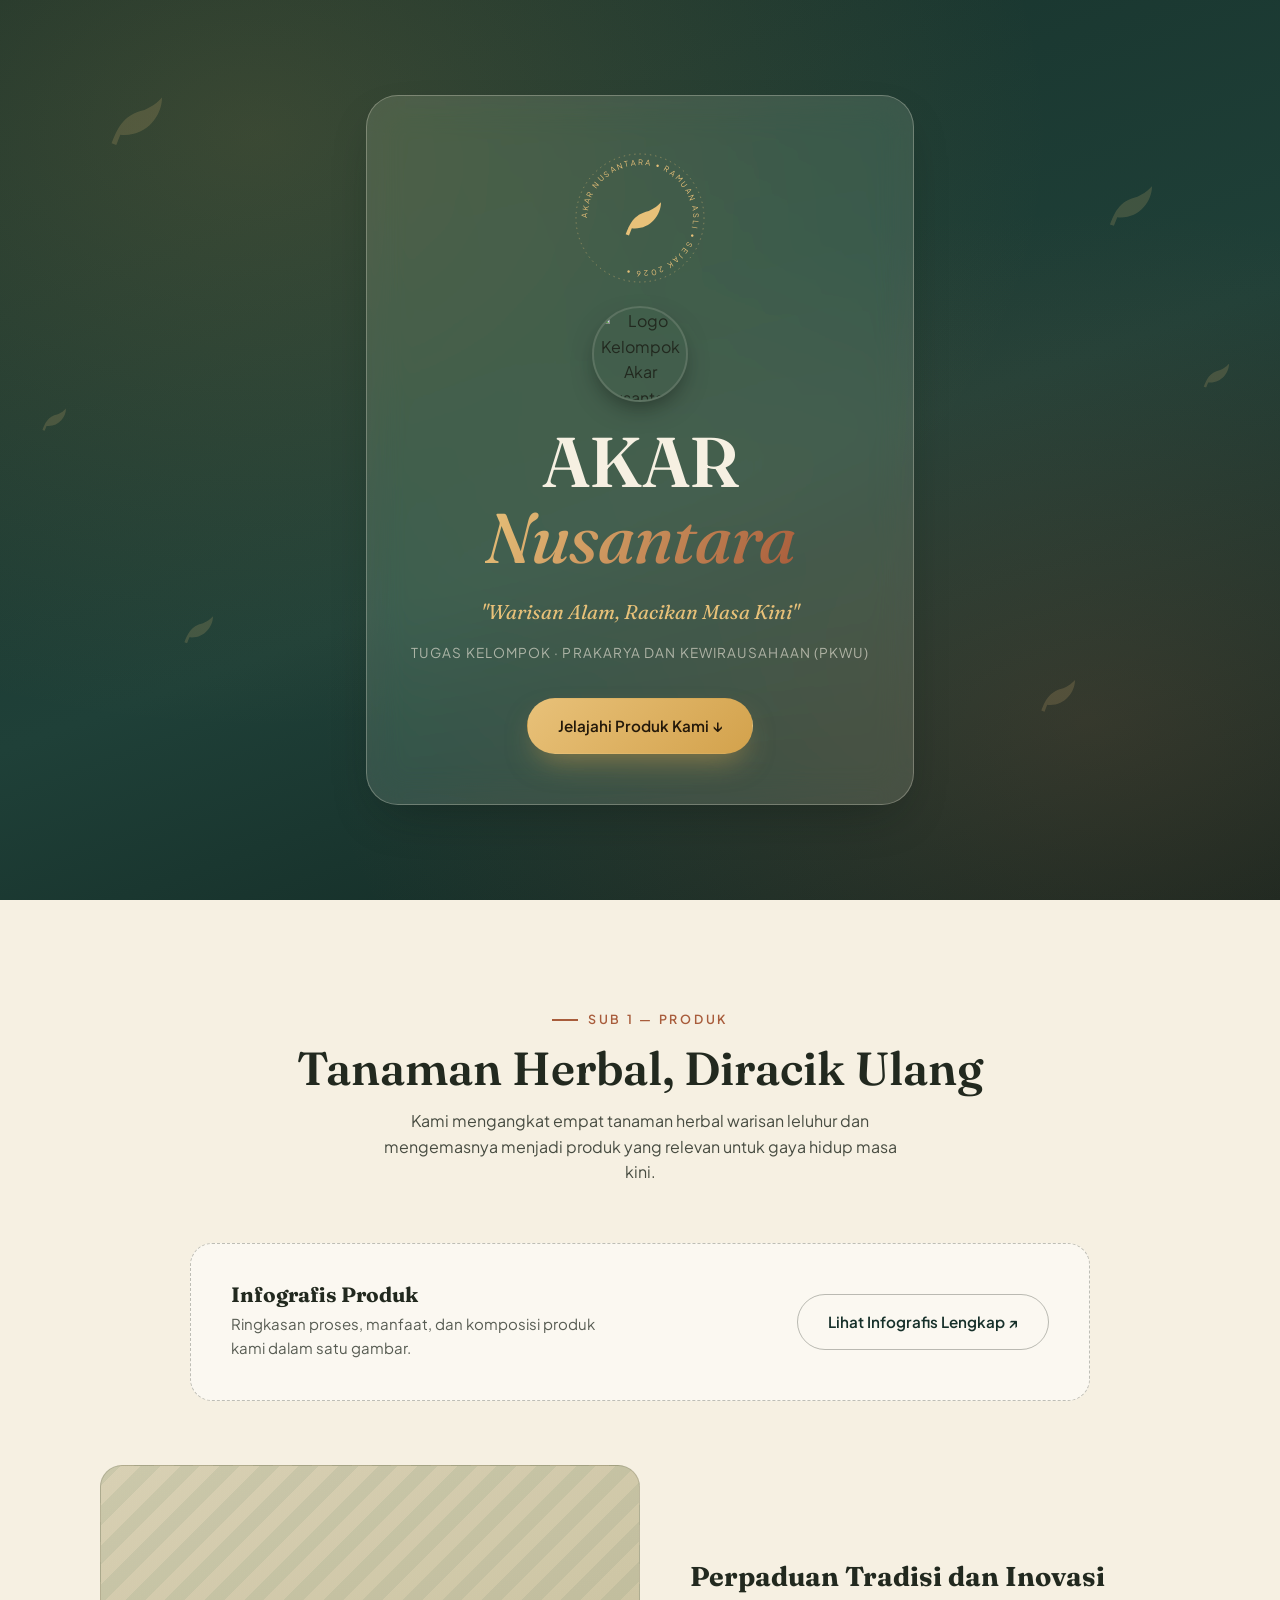
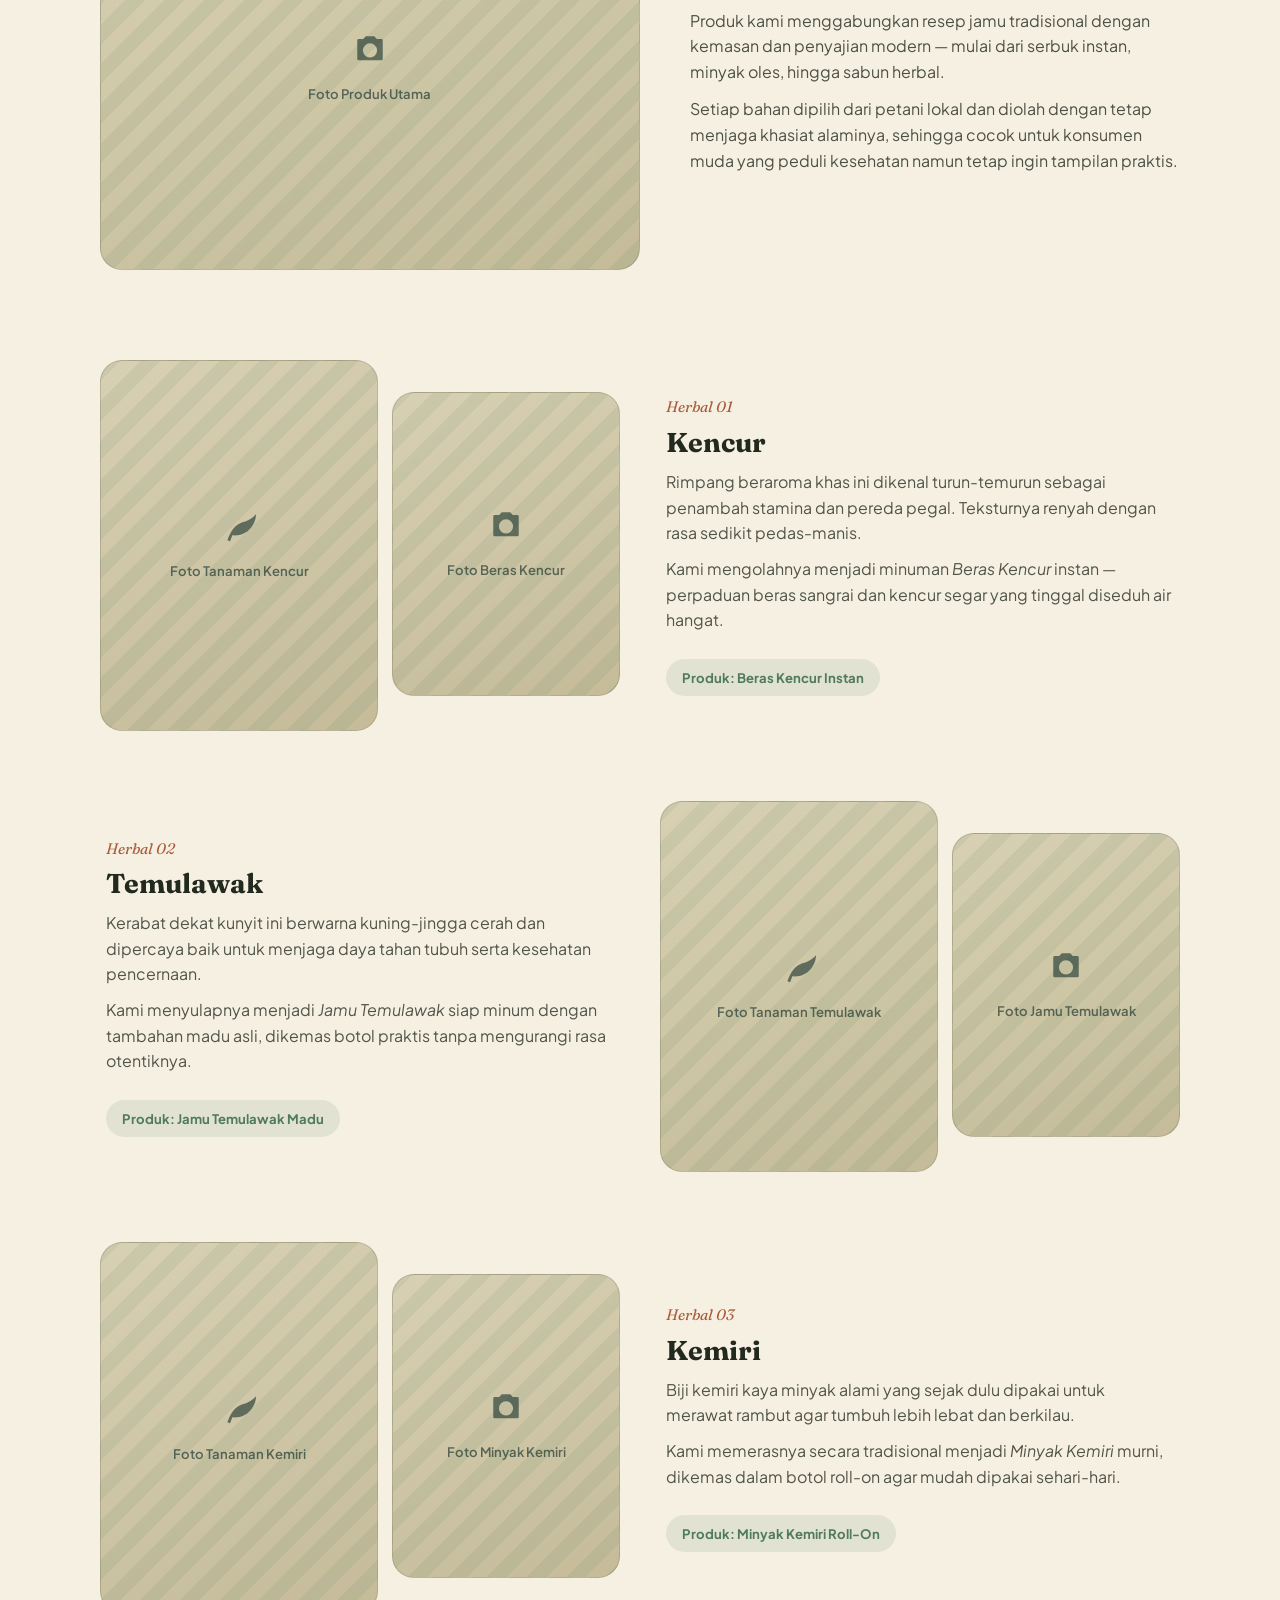
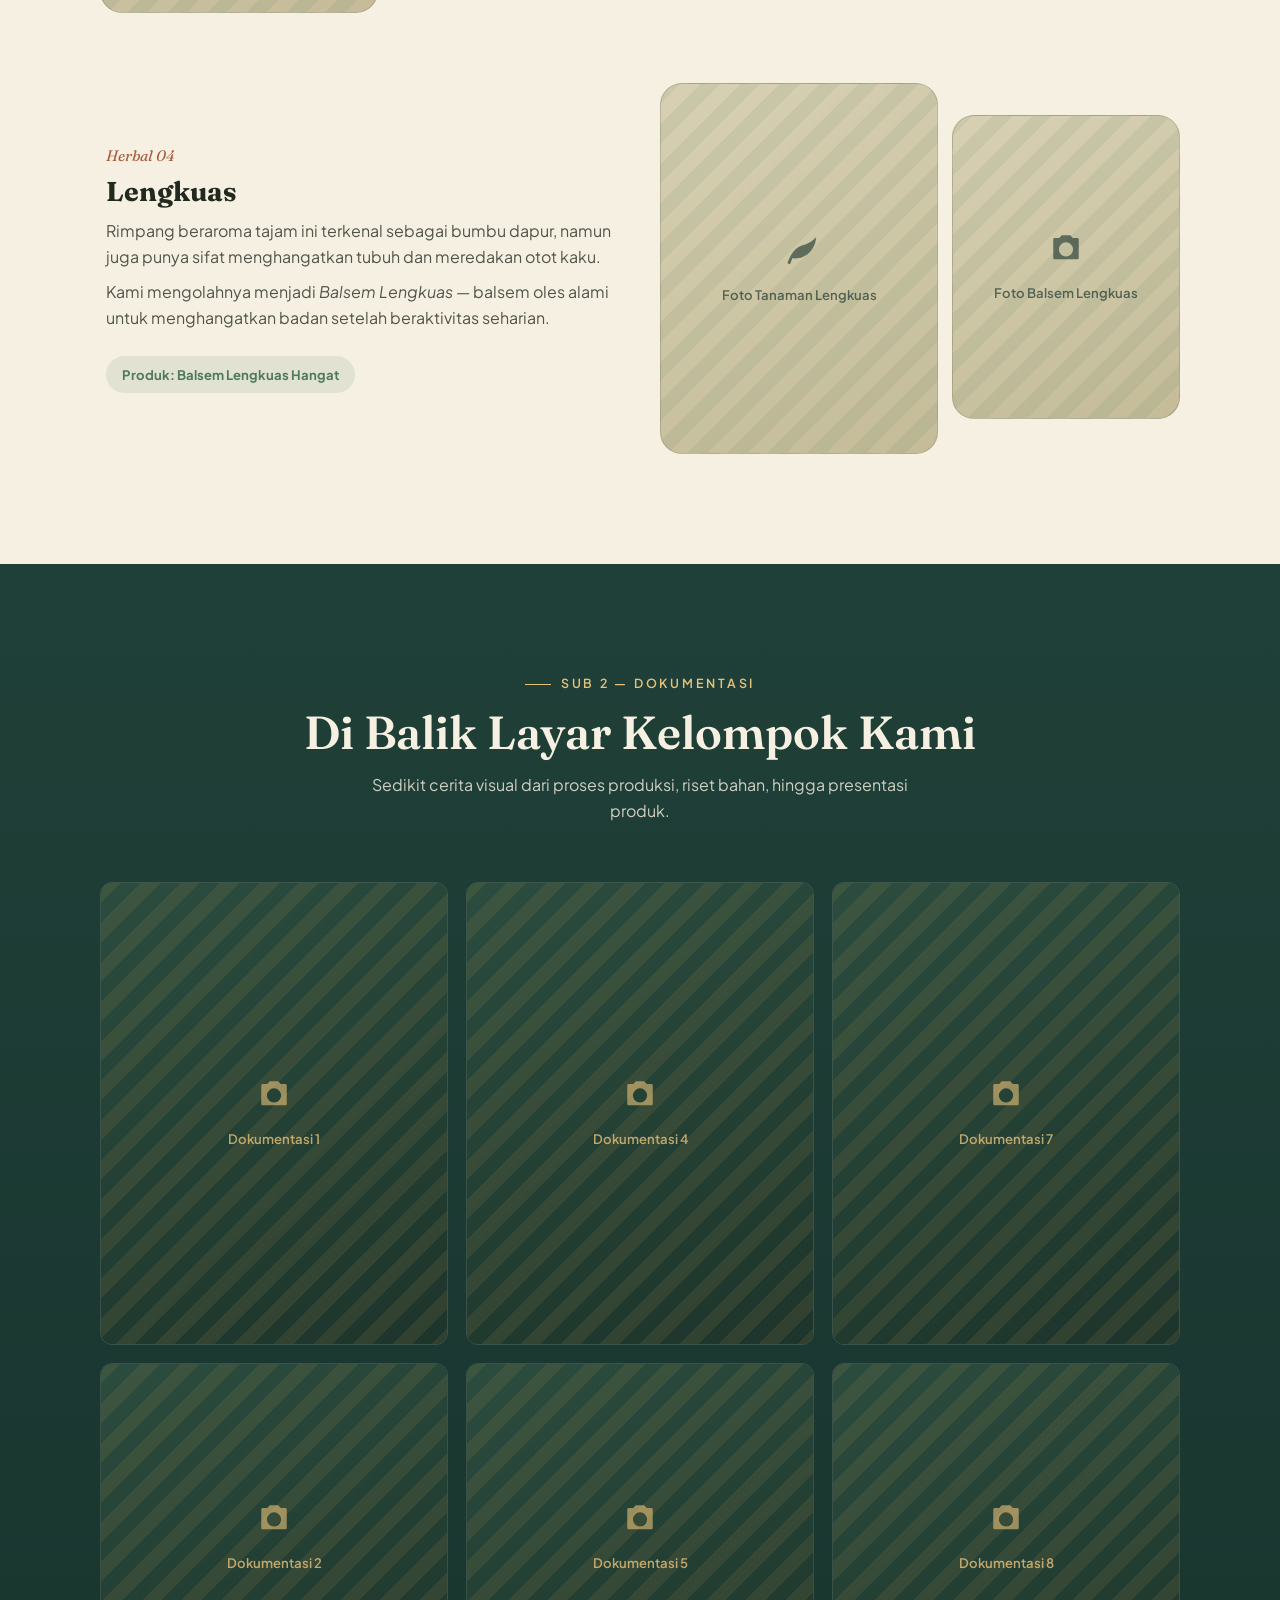
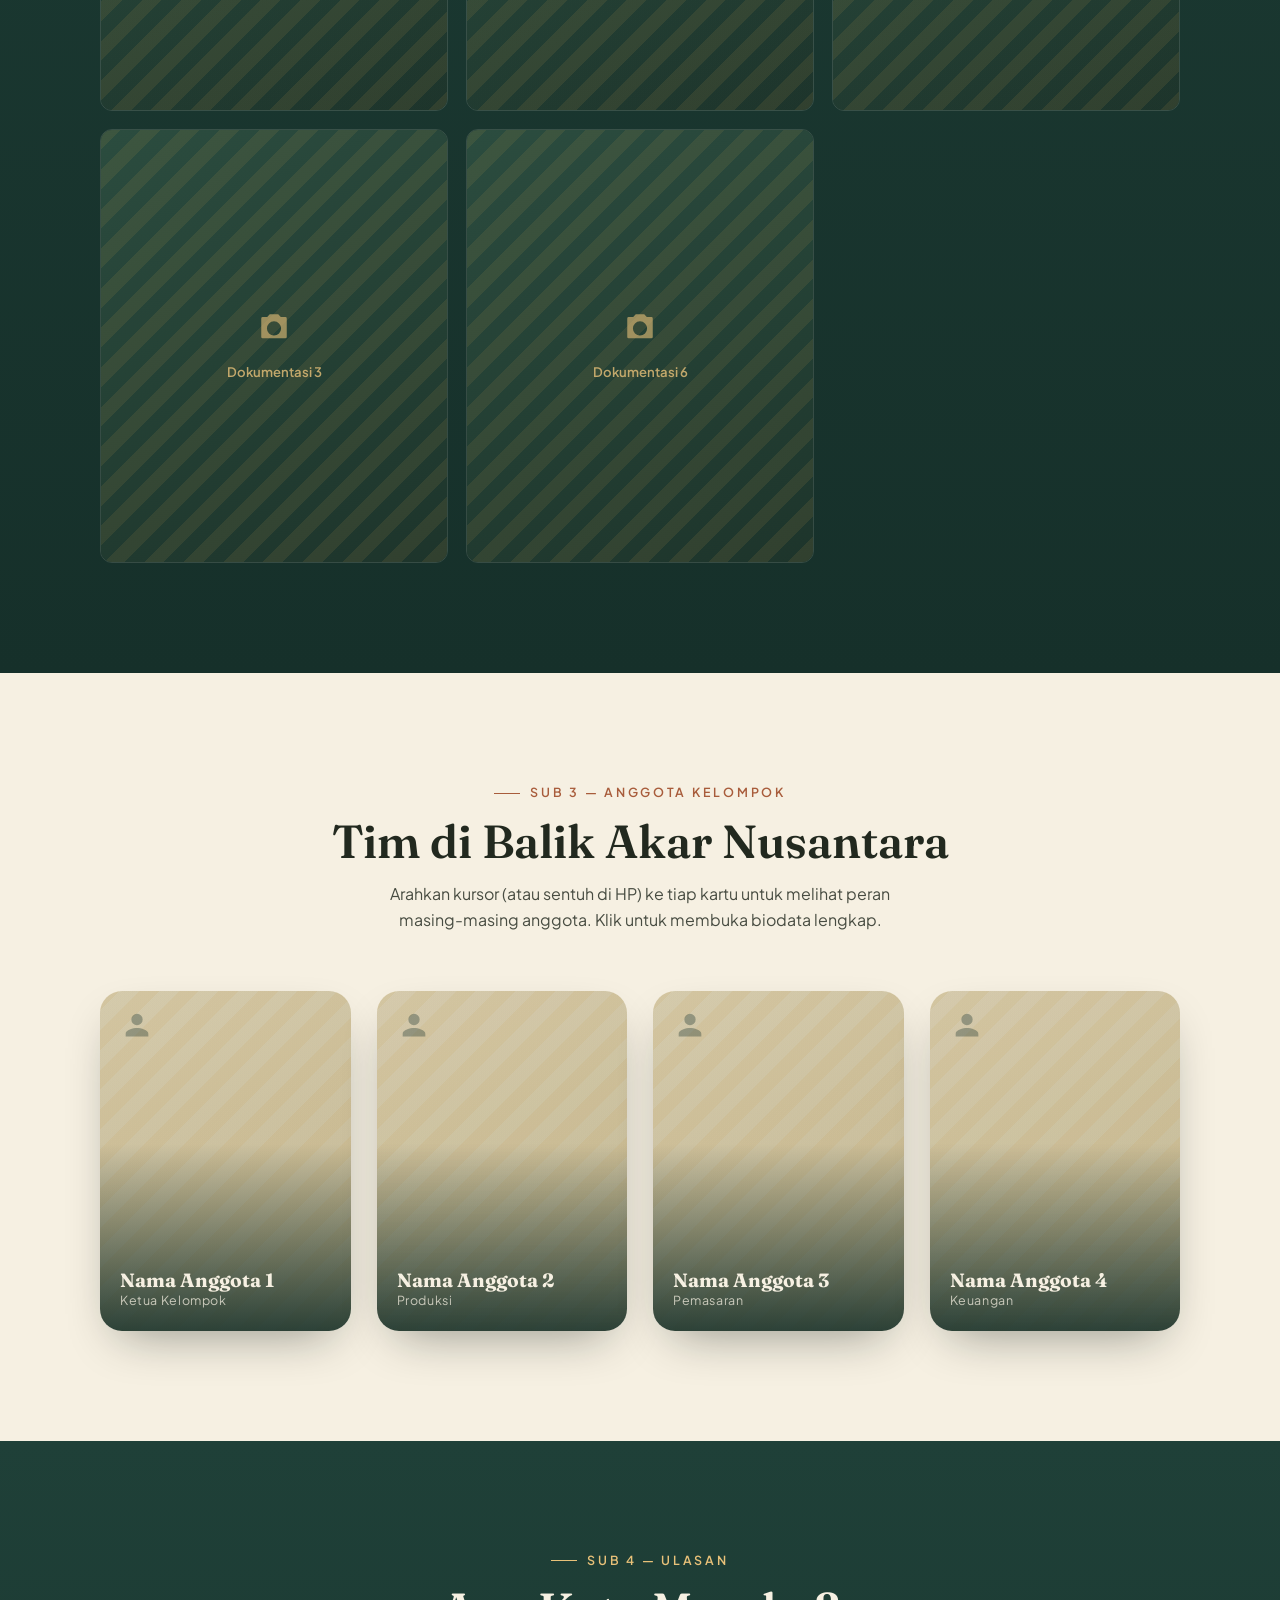
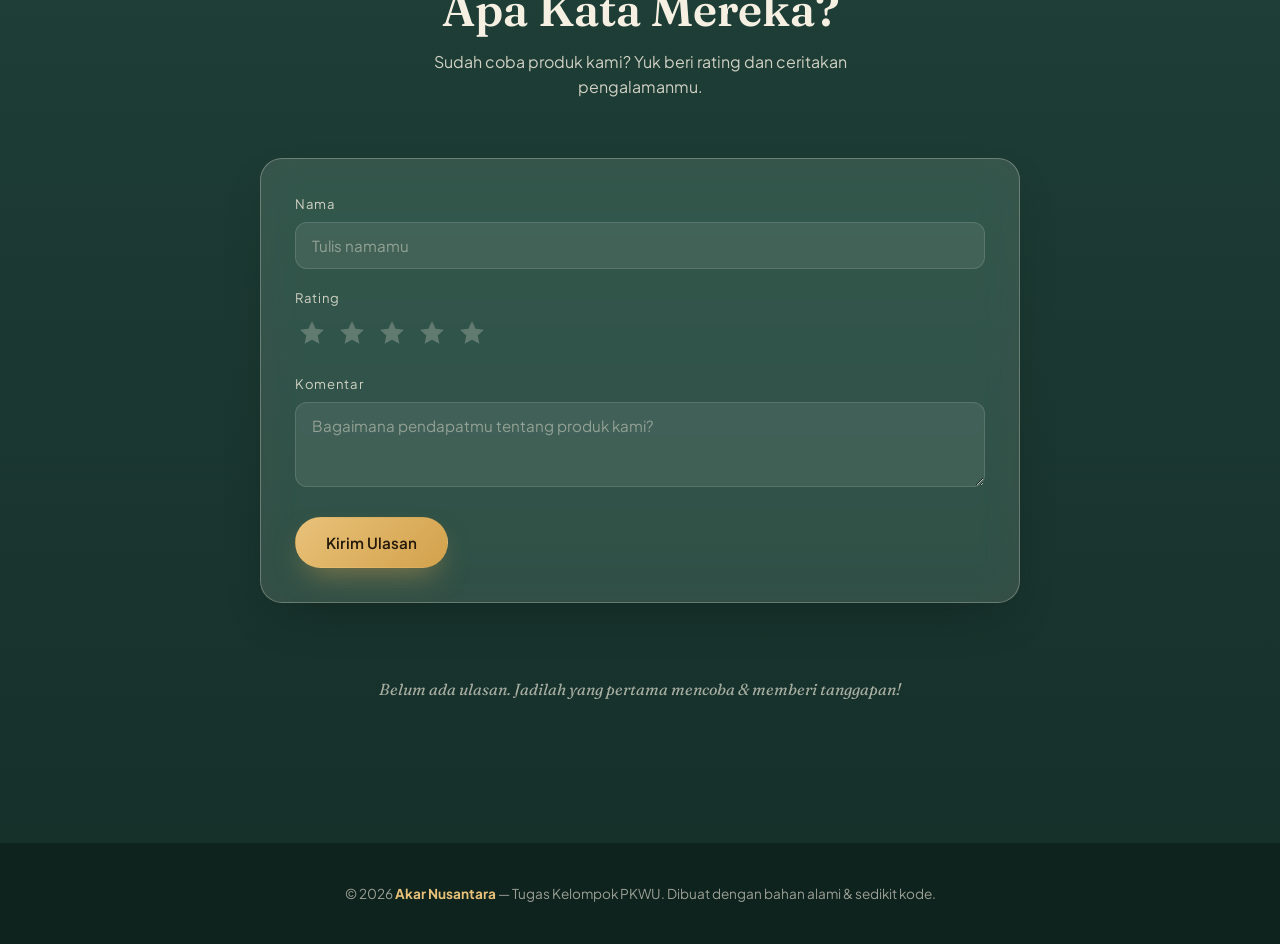
==== index.html @ 5ff9ccbc "Create index.html" ====
<!DOCTYPE html>
<html lang="id">
<head>
<meta charset="UTF-8" />
<meta name="viewport" content="width=device-width, initial-scale=1.0" />
<title>Akar Nusantara — Warisan Alam, Racikan Masa Kini</title>
<meta name="description" content="Landing page tugas kelompok PKWU — produk olahan tanaman herbal Nusantara." />

<link rel="preconnect" href="https://fonts.googleapis.com">
<link rel="preconnect" href="https://fonts.gstatic.com" crossorigin>
<link href="https://fonts.googleapis.com/css2?family=Fraunces:ital,opsz,wght@0,9..144,400;0,9..144,500;0,9..144,600;1,9..144,500&family=Plus+Jakarta+Sans:wght@400;500;600;700;800&display=swap" rel="stylesheet">

<link rel="stylesheet" href="style.css">
</head>
<body>

<!-- =================== HERO =================== -->
<header class="hero">
  <div class="hero__pattern" aria-hidden="true">
    <span class="leaf leaf--1"><svg viewBox="0 0 24 24"><path d="M17 8C8 10 5.9 16.17 3.82 21.34l1.89.66l1.61-4.1C7.9 17.98 8.5 18 9 18c9.29 0 15-8 15-15c-2.5 2.5-3 3-7 5z"/></svg></span>
    <span class="leaf leaf--2"><svg viewBox="0 0 24 24"><path d="M17 8C8 10 5.9 16.17 3.82 21.34l1.89.66l1.61-4.1C7.9 17.98 8.5 18 9 18c9.29 0 15-8 15-15c-2.5 2.5-3 3-7 5z"/></svg></span>
    <span class="leaf leaf--3"><svg viewBox="0 0 24 24"><path d="M17 8C8 10 5.9 16.17 3.82 21.34l1.89.66l1.61-4.1C7.9 17.98 8.5 18 9 18c9.29 0 15-8 15-15c-2.5 2.5-3 3-7 5z"/></svg></span>
    <span class="leaf leaf--4"><svg viewBox="0 0 24 24"><path d="M17 8C8 10 5.9 16.17 3.82 21.34l1.89.66l1.61-4.1C7.9 17.98 8.5 18 9 18c9.29 0 15-8 15-15c-2.5 2.5-3 3-7 5z"/></svg></span>
    <span class="leaf leaf--5"><svg viewBox="0 0 24 24"><path d="M17 8C8 10 5.9 16.17 3.82 21.34l1.89.66l1.61-4.1C7.9 17.98 8.5 18 9 18c9.29 0 15-8 15-15c-2.5 2.5-3 3-7 5z"/></svg></span>
    <span class="leaf leaf--6"><svg viewBox="0 0 24 24"><path d="M17 8C8 10 5.9 16.17 3.82 21.34l1.89.66l1.61-4.1C7.9 17.98 8.5 18 9 18c9.29 0 15-8 15-15c-2.5 2.5-3 3-7 5z"/></svg></span>
  </div>

  <div class="hero__content glass">
    <!-- Signature element: stempel berputar ala label jamu tradisional -->
    <div class="hero__stempel" aria-hidden="true">
      <svg viewBox="0 0 200 200">
        <defs>
          <path id="lingkaranTeks" d="M 100,100 m -80,0 a 80,80 0 1,1 160,0 a 80,80 0 1,1 -160,0" />
        </defs>
        <circle cx="100" cy="100" r="97" fill="none" stroke="rgba(232,193,121,0.45)" stroke-width="1.4" stroke-dasharray="1 7" stroke-linecap="round"/>
        <text font-size="11.5" letter-spacing="3" fill="#e8c179" font-family="'Plus Jakarta Sans', sans-serif">
          <textPath href="#lingkaranTeks">
            AKAR NUSANTARA • RAMUAN ASLI • SEJAK 2026 •
          </textPath>
        </text>
      </svg>
      <div class="hero__stempel-inti">
        <svg viewBox="0 0 24 24"><path d="M17 8C8 10 5.9 16.17 3.82 21.34l1.89.66l1.61-4.1C7.9 17.98 8.5 18 9 18c9.29 0 15-8 15-15c-2.5 2.5-3 3-7 5z"/></svg>
      </div>
    </div>

    <!-- Ganti src di bawah dengan logo kelompok kalian -->
    <img class="hero__logo" src="https://images.unsplash.com/photo-1600180758890-6b94519a8ba6?w=200&h=200&fit=crop" alt="Logo Kelompok Akar Nusantara">

    <h1 class="hero__title">AKAR<span>Nusantara</span></h1>
    <p class="hero__slogan">"Warisan Alam, Racikan Masa Kini"</p>
    <p class="hero__meta">Tugas Kelompok · Prakarya dan Kewirausahaan (PKWU)</p>

    <a href="#produk" class="btn btn--primary">Jelajahi Produk Kami ↓</a>
  </div>
</header>

<main>

  <!-- =================== SUB 1: PRODUK =================== -->
  <section id="produk" class="section section--cream">
    <div class="section__head">
      <span class="eyebrow">Sub 1 — Produk</span>
      <h2>Tanaman Herbal, Diracik Ulang</h2>
      <p>Kami mengangkat empat tanaman herbal warisan leluhur dan mengemasnya menjadi produk yang relevan untuk gaya hidup masa kini.</p>
    </div>

    <!-- Ruang untuk link/foto infografis -->
    <div class="infografis-box">
      <div class="infografis-box__teks">
        <h3>Infografis Produk</h3>
        <p>Ringkasan proses, manfaat, dan komposisi produk kami dalam satu gambar.</p>
      </div>
      <!-- Ganti href dengan tautan infografis kalian (Canva/Drive) -->
      <a href="#" class="btn btn--ghost">Lihat Infografis Lengkap ↗</a>
    </div>

    <!-- Foto produk utama -->
    <div class="produk-utama">
      <div class="placeholder-photo">
        <!-- Ganti div ini dengan <img src="foto-produk-utama.jpg" alt="..."> -->
        <div class="placeholder-photo__isi">
          <svg viewBox="0 0 24 24"><path d="M4 5h3.2L9 3h6l1.8 2H20a1 1 0 011 1v13a1 1 0 01-1 1H4a1 1 0 01-1-1V6a1 1 0 011-1zm8 3a5 5 0 100 10 5 5 0 000-10z"/></svg>
          <span>Foto Produk Utama</span>
        </div>
      </div>
      <div class="produk-utama__teks">
        <h3>Perpaduan Tradisi dan Inovasi</h3>
        <p>Produk kami menggabungkan resep jamu tradisional dengan kemasan dan penyajian modern — mulai dari serbuk instan, minyak oles, hingga sabun herbal.</p>
        <p>Setiap bahan dipilih dari petani lokal dan diolah dengan tetap menjaga khasiat alaminya, sehingga cocok untuk konsumen muda yang peduli kesehatan namun tetap ingin tampilan praktis.</p>
      </div>
    </div>

    <!-- Daftar tanaman herbal, layout zig-zag -->
    <div class="herbal-list">

      <article class="herbal-item">
        <div class="herbal-item__media">
          <div class="placeholder-photo">
            <div class="placeholder-photo__isi">
              <svg viewBox="0 0 24 24"><path d="M17 8C8 10 5.9 16.17 3.82 21.34l1.89.66l1.61-4.1C7.9 17.98 8.5 18 9 18c9.29 0 15-8 15-15c-2.5 2.5-3 3-7 5z"/></svg>
              <span>Foto Tanaman Kencur</span>
            </div>
          </div>
          <div class="placeholder-photo">
            <div class="placeholder-photo__isi">
              <svg viewBox="0 0 24 24"><path d="M4 5h3.2L9 3h6l1.8 2H20a1 1 0 011 1v13a1 1 0 01-1 1H4a1 1 0 01-1-1V6a1 1 0 011-1zm8 3a5 5 0 100 10 5 5 0 000-10z"/></svg>
              <span>Foto Beras Kencur</span>
            </div>
          </div>
        </div>
        <div class="herbal-item__text">
          <span class="herbal-item__nomor">Herbal 01</span>
          <h3>Kencur</h3>
          <p>Rimpang beraroma khas ini dikenal turun-temurun sebagai penambah stamina dan pereda pegal. Teksturnya renyah dengan rasa sedikit pedas-manis.</p>
          <p>Kami mengolahnya menjadi minuman <em>Beras Kencur</em> instan — perpaduan beras sangrai dan kencur segar yang tinggal diseduh air hangat.</p>
          <span class="herbal-item__produk">Produk: Beras Kencur Instan</span>
        </div>
      </article>

      <article class="herbal-item">
        <div class="herbal-item__media">
          <div class="placeholder-photo">
            <div class="placeholder-photo__isi">
              <svg viewBox="0 0 24 24"><path d="M17 8C8 10 5.9 16.17 3.82 21.34l1.89.66l1.61-4.1C7.9 17.98 8.5 18 9 18c9.29 0 15-8 15-15c-2.5 2.5-3 3-7 5z"/></svg>
              <span>Foto Tanaman Temulawak</span>
            </div>
          </div>
          <div class="placeholder-photo">
            <div class="placeholder-photo__isi">
              <svg viewBox="0 0 24 24"><path d="M4 5h3.2L9 3h6l1.8 2H20a1 1 0 011 1v13a1 1 0 01-1 1H4a1 1 0 01-1-1V6a1 1 0 011-1zm8 3a5 5 0 100 10 5 5 0 000-10z"/></svg>
              <span>Foto Jamu Temulawak</span>
            </div>
          </div>
        </div>
        <div class="herbal-item__text">
          <span class="herbal-item__nomor">Herbal 02</span>
          <h3>Temulawak</h3>
          <p>Kerabat dekat kunyit ini berwarna kuning-jingga cerah dan dipercaya baik untuk menjaga daya tahan tubuh serta kesehatan pencernaan.</p>
          <p>Kami menyulapnya menjadi <em>Jamu Temulawak</em> siap minum dengan tambahan madu asli, dikemas botol praktis tanpa mengurangi rasa otentiknya.</p>
          <span class="herbal-item__produk">Produk: Jamu Temulawak Madu</span>
        </div>
      </article>

      <article class="herbal-item">
        <div class="herbal-item__media">
          <div class="placeholder-photo">
            <div class="placeholder-photo__isi">
              <svg viewBox="0 0 24 24"><path d="M17 8C8 10 5.9 16.17 3.82 21.34l1.89.66l1.61-4.1C7.9 17.98 8.5 18 9 18c9.29 0 15-8 15-15c-2.5 2.5-3 3-7 5z"/></svg>
              <span>Foto Tanaman Kemiri</span>
            </div>
          </div>
          <div class="placeholder-photo">
            <div class="placeholder-photo__isi">
              <svg viewBox="0 0 24 24"><path d="M4 5h3.2L9 3h6l1.8 2H20a1 1 0 011 1v13a1 1 0 01-1 1H4a1 1 0 01-1-1V6a1 1 0 011-1zm8 3a5 5 0 100 10 5 5 0 000-10z"/></svg>
              <span>Foto Minyak Kemiri</span>
            </div>
          </div>
        </div>
        <div class="herbal-item__text">
          <span class="herbal-item__nomor">Herbal 03</span>
          <h3>Kemiri</h3>
          <p>Biji kemiri kaya minyak alami yang sejak dulu dipakai untuk merawat rambut agar tumbuh lebih lebat dan berkilau.</p>
          <p>Kami memerasnya secara tradisional menjadi <em>Minyak Kemiri</em> murni, dikemas dalam botol roll-on agar mudah dipakai sehari-hari.</p>
          <span class="herbal-item__produk">Produk: Minyak Kemiri Roll-On</span>
        </div>
      </article>

      <article class="herbal-item">
        <div class="herbal-item__media">
          <div class="placeholder-photo">
            <div class="placeholder-photo__isi">
              <svg viewBox="0 0 24 24"><path d="M17 8C8 10 5.9 16.17 3.82 21.34l1.89.66l1.61-4.1C7.9 17.98 8.5 18 9 18c9.29 0 15-8 15-15c-2.5 2.5-3 3-7 5z"/></svg>
              <span>Foto Tanaman Lengkuas</span>
            </div>
          </div>
          <div class="placeholder-photo">
            <div class="placeholder-photo__isi">
              <svg viewBox="0 0 24 24"><path d="M4 5h3.2L9 3h6l1.8 2H20a1 1 0 011 1v13a1 1 0 01-1 1H4a1 1 0 01-1-1V6a1 1 0 011-1zm8 3a5 5 0 100 10 5 5 0 000-10z"/></svg>
              <span>Foto Balsem Lengkuas</span>
            </div>
          </div>
        </div>
        <div class="herbal-item__text">
          <span class="herbal-item__nomor">Herbal 04</span>
          <h3>Lengkuas</h3>
          <p>Rimpang beraroma tajam ini terkenal sebagai bumbu dapur, namun juga punya sifat menghangatkan tubuh dan meredakan otot kaku.</p>
          <p>Kami mengolahnya menjadi <em>Balsem Lengkuas</em> — balsem oles alami untuk menghangatkan badan setelah beraktivitas seharian.</p>
          <span class="herbal-item__produk">Produk: Balsem Lengkuas Hangat</span>
        </div>
      </article>

    </div>
  </section>

  <!-- =================== SUB 2: DOKUMENTASI =================== -->
  <section id="dokumentasi" class="section section--dark">
    <div class="section__head">
      <span class="eyebrow">Sub 2 — Dokumentasi</span>
      <h2>Di Balik Layar Kelompok Kami</h2>
      <p>Sedikit cerita visual dari proses produksi, riset bahan, hingga presentasi produk.</p>
    </div>

    <!-- Ganti setiap placeholder-photo dengan <img src="dokumentasi-1.jpg" alt="..."> -->
    <div class="galeri-masonry">
      <div class="galeri-item"><div class="placeholder-photo"><div class="placeholder-photo__isi"><svg viewBox="0 0 24 24"><path d="M4 5h3.2L9 3h6l1.8 2H20a1 1 0 011 1v13a1 1 0 01-1 1H4a1 1 0 01-1-1V6a1 1 0 011-1zm8 3a5 5 0 100 10 5 5 0 000-10z"/></svg><span>Dokumentasi 1</span></div></div></div>
      <div class="galeri-item"><div class="placeholder-photo"><div class="placeholder-photo__isi"><svg viewBox="0 0 24 24"><path d="M4 5h3.2L9 3h6l1.8 2H20a1 1 0 011 1v13a1 1 0 01-1 1H4a1 1 0 01-1-1V6a1 1 0 011-1zm8 3a5 5 0 100 10 5 5 0 000-10z"/></svg><span>Dokumentasi 2</span></div></div></div>
      <div class="galeri-item"><div class="placeholder-photo"><div class="placeholder-photo__isi"><svg viewBox="0 0 24 24"><path d="M4 5h3.2L9 3h6l1.8 2H20a1 1 0 011 1v13a1 1 0 01-1 1H4a1 1 0 01-1-1V6a1 1 0 011-1zm8 3a5 5 0 100 10 5 5 0 000-10z"/></svg><span>Dokumentasi 3</span></div></div></div>
      <div class="galeri-item"><div class="placeholder-photo"><div class="placeholder-photo__isi"><svg viewBox="0 0 24 24"><path d="M4 5h3.2L9 3h6l1.8 2H20a1 1 0 011 1v13a1 1 0 01-1 1H4a1 1 0 01-1-1V6a1 1 0 011-1zm8 3a5 5 0 100 10 5 5 0 000-10z"/></svg><span>Dokumentasi 4</span></div></div></div>
      <div class="galeri-item"><div class="placeholder-photo"><div class="placeholder-photo__isi"><svg viewBox="0 0 24 24"><path d="M4 5h3.2L9 3h6l1.8 2H20a1 1 0 011 1v13a1 1 0 01-1 1H4a1 1 0 01-1-1V6a1 1 0 011-1zm8 3a5 5 0 100 10 5 5 0 000-10z"/></svg><span>Dokumentasi 5</span></div></div></div>
      <div class="galeri-item"><div class="placeholder-photo"><div class="placeholder-photo__isi"><svg viewBox="0 0 24 24"><path d="M4 5h3.2L9 3h6l1.8 2H20a1 1 0 011 1v13a1 1 0 01-1 1H4a1 1 0 01-1-1V6a1 1 0 011-1zm8 3a5 5 0 100 10 5 5 0 000-10z"/></svg><span>Dokumentasi 6</span></div></div></div>
      <div class="galeri-item"><div class="placeholder-photo"><div class="placeholder-photo__isi"><svg viewBox="0 0 24 24"><path d="M4 5h3.2L9 3h6l1.8 2H20a1 1 0 011 1v13a1 1 0 01-1 1H4a1 1 0 01-1-1V6a1 1 0 011-1zm8 3a5 5 0 100 10 5 5 0 000-10z"/></svg><span>Dokumentasi 7</span></div></div></div>
      <div class="galeri-item"><div class="placeholder-photo"><div class="placeholder-photo__isi"><svg viewBox="0 0 24 24"><path d="M4 5h3.2L9 3h6l1.8 2H20a1 1 0 011 1v13a1 1 0 01-1 1H4a1 1 0 01-1-1V6a1 1 0 011-1zm8 3a5 5 0 100 10 5 5 0 000-10z"/></svg><span>Dokumentasi 8</span></div></div></div>
    </div>
  </section>

  <!-- =================== SUB 3: ANGGOTA =================== -->
  <section id="anggota" class="section section--cream">
    <div class="section__head">
      <span class="eyebrow">Sub 3 — Anggota Kelompok</span>
      <h2>Tim di Balik Akar Nusantara</h2>
      <p>Arahkan kursor (atau sentuh di HP) ke tiap kartu untuk melihat peran masing-masing anggota. Klik untuk membuka biodata lengkap.</p>
    </div>

    <div class="anggota-grid">

      <!-- Anggota 1 — contoh biodata lengkap tersedia di anggota1.html -->
      <a class="flip-card" href="anggota1.html" target="_blank" rel="noopener">
        <div class="flip-card__inner">
          <div class="flip-card__front">
            <span class="placeholder-icon"><svg viewBox="0 0 24 24"><path d="M12 12c2.7 0 8 1.34 8 4v2H4v-2c0-2.66 5.3-4 8-4zm0-2a4 4 0 110-8 4 4 0 010 8z"/></svg></span>
            <h3>Nama Anggota 1</h3>
            <span>Ketua Kelompok</span>
          </div>
          <div class="flip-card__back">
            <p>Bertanggung jawab mengoordinasikan tim, menyusun proposal usaha, dan riset bahan baku herbal.</p>
            <span class="lihat">Lihat Biodata →</span>
          </div>
        </div>
      </a>

      <!-- Anggota 2–4: duplikasi anggota1.html menjadi anggota2.html, dst. lalu ganti href di bawah -->
      <a class="flip-card" href="anggota2.html" target="_blank" rel="noopener">
        <div class="flip-card__inner">
          <div class="flip-card__front">
            <span class="placeholder-icon"><svg viewBox="0 0 24 24"><path d="M12 12c2.7 0 8 1.34 8 4v2H4v-2c0-2.66 5.3-4 8-4zm0-2a4 4 0 110-8 4 4 0 010 8z"/></svg></span>
            <h3>Nama Anggota 2</h3>
            <span>Produksi</span>
          </div>
          <div class="flip-card__back">
            <p>Mengurus proses pengolahan tanaman herbal menjadi produk jadi, mulai dari racikan hingga pengemasan.</p>
            <span class="lihat">Lihat Biodata →</span>
          </div>
        </div>
      </a>

      <a class="flip-card" href="anggota3.html" target="_blank" rel="noopener">
        <div class="flip-card__inner">
          <div class="flip-card__front">
            <span class="placeholder-icon"><svg viewBox="0 0 24 24"><path d="M12 12c2.7 0 8 1.34 8 4v2H4v-2c0-2.66 5.3-4 8-4zm0-2a4 4 0 110-8 4 4 0 010 8z"/></svg></span>
            <h3>Nama Anggota 3</h3>
            <span>Pemasaran</span>
          </div>
          <div class="flip-card__back">
            <p>Menyusun strategi promosi, mengelola media sosial, dan merancang tampilan kemasan produk.</p>
            <span class="lihat">Lihat Biodata →</span>
          </div>
        </div>
      </a>

      <a class="flip-card" href="anggota4.html" target="_blank" rel="noopener">
        <div class="flip-card__inner">
          <div class="flip-card__front">
            <span class="placeholder-icon"><svg viewBox="0 0 24 24"><path d="M12 12c2.7 0 8 1.34 8 4v2H4v-2c0-2.66 5.3-4 8-4zm0-2a4 4 0 110-8 4 4 0 010 8z"/></svg></span>
            <h3>Nama Anggota 4</h3>
            <span>Keuangan</span>
          </div>
          <div class="flip-card__back">
            <p>Mencatat modal, harga jual, dan laporan keuangan sederhana selama proyek berjalan.</p>
            <span class="lihat">Lihat Biodata →</span>
          </div>
        </div>
      </a>

    </div>
  </section>

  <!-- =================== SUB 4: ULASAN =================== -->
  <section id="ulasan" class="section section--dark">
    <div class="section__head">
      <span class="eyebrow">Sub 4 — Ulasan</span>
      <h2>Apa Kata Mereka?</h2>
      <p>Sudah coba produk kami? Yuk beri rating dan ceritakan pengalamanmu.</p>
    </div>

    <div class="ulasan-wrap">
      <form id="review-form" class="review-form glass">
        <div class="field">
          <label for="nama">Nama</label>
          <input type="text" id="nama" placeholder="Tulis namamu" required maxlength="40">
        </div>

        <div class="field">
          <label>Rating</label>
          <div id="star-rating" class="star-rating" role="radiogroup" aria-label="Pilih rating bintang"></div>
        </div>

        <div class="field">
          <label for="komentar">Komentar</label>
          <textarea id="komentar" rows="3" placeholder="Bagaimana pendapatmu tentang produk kami?" required maxlength="300"></textarea>
        </div>

        <button type="submit" class="btn btn--primary">Kirim Ulasan</button>
      </form>

      <div id="review-list" class="review-list"></div>
    </div>
  </section>

</main>

<footer class="footer">
  <p>© 2026 <strong>Akar Nusantara</strong> — Tugas Kelompok PKWU. Dibuat dengan bahan alami &amp; sedikit kode.</p>
</footer>

<script src="script.js"></script>
</body>
</html>
---- style.css ----
/* ============================================================
   AKAR NUSANTARA — Landing Page PKWU
   Token sistem desain: hijau botani + emas kunyit + krem parchment
   ============================================================ */

:root{
  /* warna */
  --hijau-tua: #16302a;
  --hijau-tua-2: #1f4038;
  --hijau-daun: #4f7a5c;
  --krem: #f6f0e2;
  --krem-2: #efe6d0;
  --emas: #d3a24c;
  --emas-terang: #e8c179;
  --tanah-liat: #a85c3b;
  --teks-gelap: #22291f;
  --teks-terang: #f6f0e2;
  --garis: rgba(246,240,226,0.14);

  /* tipografi */
  --font-display: "Fraunces", "Georgia", serif;
  --font-body: "Plus Jakarta Sans", "Segoe UI", sans-serif;

  /* misc */
  --radius: 22px;
  --radius-sm: 12px;
  --bayangan: 0 20px 50px -20px rgba(10, 20, 15, 0.45);
  --transisi: 480ms cubic-bezier(.19,1,.22,1);
}

*, *::before, *::after{ box-sizing: border-box; }

@media (prefers-reduced-motion: reduce){
  *, *::before, *::after{
    animation-duration: 0.001ms !important;
    animation-iteration-count: 1 !important;
    transition-duration: 0.001ms !important;
    scroll-behavior: auto !important;
  }
}

html{ scroll-behavior: smooth; }

body{
  margin: 0;
  font-family: var(--font-body);
  background: var(--krem);
  color: var(--teks-gelap);
  line-height: 1.6;
  -webkit-font-smoothing: antialiased;
  overflow-x: hidden;
}

img{ max-width: 100%; display: block; }
a{ color: inherit; text-decoration: none; }
h1,h2,h3,h4{ font-family: var(--font-display); margin: 0; line-height: 1.08; }
p{ margin: 0; }
button{ font-family: inherit; cursor: pointer; }

:focus-visible{
  outline: 3px solid var(--emas);
  outline-offset: 3px;
}

.eyebrow{
  display: inline-flex;
  align-items: center;
  gap: 10px;
  font-family: var(--font-body);
  font-size: 0.78rem;
  letter-spacing: 0.22em;
  text-transform: uppercase;
  font-weight: 600;
  color: var(--tanah-liat);
}
.section--dark .eyebrow{ color: var(--emas-terang); }
.eyebrow::before{
  content: "";
  width: 26px; height: 1.5px;
  background: currentColor;
  display: inline-block;
}

.glass{
  background: rgba(246, 240, 226, 0.14);
  backdrop-filter: blur(18px) saturate(140%);
  -webkit-backdrop-filter: blur(18px) saturate(140%);
  border: 1px solid rgba(246, 240, 226, 0.28);
  box-shadow: var(--bayangan);
}

.btn{
  display: inline-flex;
  align-items: center;
  gap: 10px;
  padding: 15px 30px;
  border-radius: 100px;
  font-weight: 600;
  font-size: 0.95rem;
  border: 1px solid transparent;
  transition: transform var(--transisi), box-shadow var(--transisi), background var(--transisi);
}
.btn--primary{
  background: linear-gradient(135deg, var(--emas-terang), var(--emas));
  color: #24190a;
  box-shadow: 0 14px 30px -10px rgba(211,162,76,0.55);
}
.btn--primary:hover{ transform: translateY(-3px); box-shadow: 0 20px 36px -12px rgba(211,162,76,0.65); }
.btn--ghost{
  background: transparent;
  color: var(--hijau-tua);
  border-color: rgba(34,41,31,0.3);
}
.section--dark .btn--ghost{ color: var(--krem); border-color: var(--garis); }
.btn--ghost:hover{ background: rgba(34,41,31,0.06); }
.section--dark .btn--ghost:hover{ background: rgba(246,240,226,0.08); }

/* ===================== HERO ===================== */
.hero{
  position: relative;
  min-height: 100svh;
  display: flex;
  align-items: center;
  justify-content: center;
  padding: 90px 20px;
  overflow: hidden;
  background:
    radial-gradient(ellipse at 20% 15%, rgba(211,162,76,0.18), transparent 55%),
    radial-gradient(ellipse at 85% 80%, rgba(168,92,59,0.22), transparent 50%),
    linear-gradient(160deg, var(--hijau-tua) 0%, var(--hijau-tua-2) 55%, #0f231e 100%);
  text-align: center;
}

.hero__pattern{ position: absolute; inset: 0; z-index: 0; pointer-events: none; opacity: 0.5; }
.leaf{
  position: absolute;
  width: 46px; height: 46px;
  opacity: 0.35;
  animation: melayang 14s ease-in-out infinite;
}
.leaf svg{ width: 100%; height: 100%; fill: var(--emas-terang); }
.leaf--1{ top: 10%; left: 8%; animation-delay: 0s; width: 60px; height: 60px;}
.leaf--2{ top: 68%; left: 14%; animation-delay: 2.4s; width: 34px; height: 34px; }
.leaf--3{ top: 20%; right: 10%; animation-delay: 1.2s; width: 50px; height: 50px; }
.leaf--4{ top: 75%; right: 16%; animation-delay: 3.6s; width: 40px; height: 40px; }
.leaf--5{ top: 45%; left: 3%; animation-delay: 5s; width: 28px; height: 28px; }
.leaf--6{ top: 40%; right: 4%; animation-delay: 1.8s; width: 30px; height: 30px; }

@keyframes melayang{
  0%, 100%{ transform: translateY(0) rotate(0deg); }
  50%{ transform: translateY(-26px) rotate(14deg); }
}

.hero__content{
  position: relative;
  z-index: 1;
  max-width: 620px;
  padding: 56px 44px 50px;
  border-radius: 32px;
  display: flex;
  flex-direction: column;
  align-items: center;
  animation: munculHero 1.1s cubic-bezier(.19,1,.22,1) both;
}

@keyframes munculHero{
  from{ opacity: 0; transform: translateY(28px) scale(0.98); }
  to{ opacity: 1; transform: translateY(0) scale(1); }
}

.hero__stempel{
  width: 132px; height: 132px;
  margin-bottom: 22px;
  position: relative;
  animation: putarStempel 22s linear infinite;
}
.hero__stempel svg{ width: 100%; height: 100%; }
.hero__stempel-inti{
  position: absolute;
  inset: 0;
  display: flex;
  align-items: center;
  justify-content: center;
}
.hero__stempel-inti svg{ width: 42px; height: 42px; fill: var(--emas-terang); }

@keyframes putarStempel{
  from{ transform: rotate(0deg); }
  to{ transform: rotate(360deg); }
}

.hero__logo{
  width: 96px; height: 96px;
  border-radius: 50%;
  object-fit: cover;
  border: 2px solid var(--garis);
  margin-bottom: 22px;
  box-shadow: 0 10px 26px -8px rgba(0,0,0,0.5);
}

.hero__title{
  color: var(--krem);
  font-size: clamp(2.6rem, 7vw, 4.4rem);
  font-weight: 600;
  letter-spacing: -0.01em;
}
.hero__title span{
  display: block;
  color: transparent;
  background: linear-gradient(120deg, var(--emas-terang), var(--tanah-liat));
  -webkit-background-clip: text;
  background-clip: text;
  font-style: italic;
  font-weight: 500;
}

.hero__slogan{
  margin-top: 20px;
  font-family: var(--font-display);
  font-style: italic;
  font-size: 1.25rem;
  color: var(--emas-terang);
}

.hero__meta{
  margin-top: 14px;
  font-size: 0.85rem;
  letter-spacing: 0.08em;
  text-transform: uppercase;
  color: rgba(246,240,226,0.6);
}

.hero__content .btn{ margin-top: 34px; }

/* ===================== SECTION LAYOUT ===================== */
.section{
  padding: 110px 24px;
  position: relative;
}
.section--cream{ background: var(--krem); color: var(--teks-gelap); }
.section--dark{
  background: linear-gradient(180deg, var(--hijau-tua-2), var(--hijau-tua));
  color: var(--krem);
}

.section__head{
  max-width: 720px;
  margin: 0 auto 58px;
  text-align: center;
  display: flex;
  flex-direction: column;
  align-items: center;
  gap: 14px;
}
.section__head h2{ font-size: clamp(2rem, 4.5vw, 2.9rem); font-weight: 600; }
.section__head p{ max-width: 540px; opacity: 0.82; }

.pembatas{
  display: flex;
  justify-content: center;
  margin: 0 auto;
  width: 100%;
  max-width: 200px;
  opacity: 0.5;
}
.pembatas svg{ width: 100%; height: 30px; }
.section--dark .pembatas svg{ stroke: var(--emas-terang); }
.section--cream .pembatas svg{ stroke: var(--tanah-liat); }

/* ===================== PRODUK ===================== */
.infografis-box{
  max-width: 900px;
  margin: 0 auto 64px;
  padding: 40px;
  border-radius: var(--radius);
  display: flex;
  flex-wrap: wrap;
  align-items: center;
  gap: 26px;
  justify-content: space-between;
  background: rgba(255,255,255,0.5);
  border: 1px dashed rgba(34,41,31,0.28);
  box-shadow: none;
}
.infografis-box__teks h3{ font-size: 1.3rem; margin-bottom: 6px; }
.infografis-box__teks p{ opacity: 0.75; font-size: 0.94rem; max-width: 380px; }

.produk-utama{
  max-width: 1080px;
  margin: 0 auto 90px;
  display: grid;
  grid-template-columns: 1.1fr 1fr;
  gap: 50px;
  align-items: center;
}
.produk-utama__teks h3{ font-size: 1.7rem; margin-bottom: 16px; }
.produk-utama__teks p{ opacity: 0.8; }
.produk-utama__teks p + p{ margin-top: 12px; }

.placeholder-photo{
  position: relative;
  border-radius: var(--radius);
  overflow: hidden;
  aspect-ratio: 4 / 3;
  display: flex;
  align-items: center;
  justify-content: center;
  background:
    repeating-linear-gradient(135deg, rgba(79,122,92,0.14) 0 14px, rgba(79,122,92,0.05) 14px 28px),
    linear-gradient(160deg, #dfd5b8, #cbbf9c);
  border: 1px solid rgba(34,41,31,0.15);
  color: var(--hijau-tua);
  text-align: center;
}
.placeholder-photo__isi{ padding: 20px; }
.placeholder-photo__isi svg{ width: 34px; height: 34px; margin: 0 auto 10px; fill: var(--hijau-tua); opacity: 0.6; }
.placeholder-photo__isi span{ display: block; font-size: 0.82rem; font-weight: 600; opacity: 0.65; }

.herbal-list{
  max-width: 1080px;
  margin: 0 auto;
  display: flex;
  flex-direction: column;
  gap: 70px;
}

.herbal-item{
  display: grid;
  grid-template-columns: 1fr 1fr;
  gap: 40px;
  align-items: center;
}
.herbal-item:nth-child(even) .herbal-item__media{ order: 2; }
.herbal-item:nth-child(even) .herbal-item__text{ order: 1; }

.herbal-item__media{
  display: grid;
  grid-template-columns: 1.1fr 0.9fr;
  gap: 14px;
}
.herbal-item__media .placeholder-photo:first-child{ aspect-ratio: 3/4; }
.herbal-item__media .placeholder-photo:last-child{ aspect-ratio: 3/4; margin-top: 32px; }

.herbal-item__text{
  padding: 8px 6px;
}
.herbal-item__nomor{
  font-family: var(--font-display);
  font-style: italic;
  font-size: 0.95rem;
  color: var(--tanah-liat);
  margin-bottom: 8px;
  display: block;
}
.herbal-item__text h3{ font-size: 1.7rem; margin-bottom: 12px; }
.herbal-item__text p{ opacity: 0.78; margin-bottom: 10px; }
.herbal-item__produk{
  margin-top: 16px;
  display: inline-flex;
  align-items: center;
  gap: 8px;
  padding: 8px 16px;
  border-radius: 100px;
  background: rgba(79,122,92,0.12);
  color: var(--hijau-daun);
  font-size: 0.82rem;
  font-weight: 700;
}

/* ===================== DOKUMENTASI (masonry) ===================== */
.galeri-masonry{
  max-width: 1080px;
  margin: 0 auto;
  column-count: 3;
  column-gap: 18px;
}
.galeri-item{
  break-inside: avoid;
  margin-bottom: 18px;
  border-radius: var(--radius-sm);
  overflow: hidden;
  position: relative;
  border: 1px solid var(--garis);
  transition: transform var(--transisi);
}
.galeri-item:hover{ transform: translateY(-6px); }
.galeri-item .placeholder-photo{
  border-radius: 0;
  border: none;
  background:
    repeating-linear-gradient(135deg, rgba(211,162,76,0.14) 0 14px, rgba(211,162,76,0.04) 14px 28px),
    linear-gradient(160deg, #24493e, #16302a);
  color: var(--krem);
}
.galeri-item .placeholder-photo__isi svg{ fill: var(--emas-terang); }
.galeri-item .placeholder-photo__isi span{ color: var(--emas-terang); opacity: 0.8; }
.galeri-item:nth-child(1) .placeholder-photo{ aspect-ratio: 3/4; }
.galeri-item:nth-child(2) .placeholder-photo{ aspect-ratio: 1/1; }
.galeri-item:nth-child(3) .placeholder-photo{ aspect-ratio: 4/5; }
.galeri-item:nth-child(4) .placeholder-photo{ aspect-ratio: 3/4; }
.galeri-item:nth-child(5) .placeholder-photo{ aspect-ratio: 1/1; }
.galeri-item:nth-child(6) .placeholder-photo{ aspect-ratio: 4/5; }
.galeri-item:nth-child(7) .placeholder-photo{ aspect-ratio: 3/4; }
.galeri-item:nth-child(8) .placeholder-photo{ aspect-ratio: 1/1; }

@media (max-width: 780px){ .galeri-masonry{ column-count: 2; } }
@media (max-width: 480px){ .galeri-masonry{ column-count: 1; } }

/* ===================== ANGGOTA (flip card) ===================== */
.anggota-grid{
  max-width: 1080px;
  margin: 0 auto;
  display: grid;
  grid-template-columns: repeat(4, 1fr);
  gap: 26px;
}

.flip-card{
  display: block;
  perspective: 1400px;
  height: 340px;
}
.flip-card__inner{
  position: relative;
  width: 100%; height: 100%;
  border-radius: var(--radius);
  transition: transform 700ms cubic-bezier(.2,.8,.2,1);
  transform-style: preserve-3d;
  box-shadow: var(--bayangan);
}
.flip-card:hover .flip-card__inner,
.flip-card:focus-visible .flip-card__inner{ transform: rotateY(180deg); }

.flip-card__front, .flip-card__back{
  position: absolute; inset: 0;
  backface-visibility: hidden;
  border-radius: var(--radius);
  overflow: hidden;
  display: flex;
  flex-direction: column;
}
.flip-card__front{
  background:
    linear-gradient(0deg, rgba(22,48,42,0.88), rgba(22,48,42,0.05) 55%),
    repeating-linear-gradient(135deg, rgba(211,162,76,0.16) 0 14px, rgba(211,162,76,0.05) 14px 28px),
    linear-gradient(160deg, #dfd5b8, #cbbf9c);
  justify-content: flex-end;
  padding: 20px;
  color: var(--krem);
}
.flip-card__front .placeholder-icon svg{ width: 34px; height: 34px; fill: var(--hijau-tua); opacity: 0.45; }
.flip-card__front h3{ font-size: 1.2rem; margin-top: auto; }
.flip-card__front span{ font-size: 0.78rem; opacity: 0.75; letter-spacing: 0.05em; }

.flip-card__back{
  background: linear-gradient(160deg, var(--hijau-tua-2), var(--hijau-tua));
  transform: rotateY(180deg);
  padding: 26px 22px;
  align-items: flex-start;
  justify-content: center;
  color: var(--krem);
  gap: 10px;
}
.flip-card__back p{ font-size: 0.86rem; opacity: 0.82; }
.flip-card__back .lihat{
  margin-top: 10px;
  font-size: 0.82rem;
  font-weight: 700;
  color: var(--emas-terang);
  display: inline-flex;
  align-items: center;
  gap: 6px;
}

@media (max-width: 900px){ .anggota-grid{ grid-template-columns: repeat(2, 1fr); } }
@media (max-width: 520px){ .anggota-grid{ grid-template-columns: 1fr; } }

/* ===================== ULASAN ===================== */
.ulasan-wrap{
  max-width: 760px;
  margin: 0 auto;
  display: flex;
  flex-direction: column;
  gap: 44px;
}

.review-form{
  padding: 34px;
  border-radius: var(--radius);
  display: flex;
  flex-direction: column;
  gap: 18px;
}
.field label{
  display: block;
  font-size: 0.82rem;
  letter-spacing: 0.05em;
  margin-bottom: 8px;
  opacity: 0.8;
}
.field input, .field textarea{
  width: 100%;
  padding: 13px 16px;
  border-radius: var(--radius-sm);
  border: 1px solid var(--garis);
  background: rgba(255,255,255,0.08);
  color: var(--krem);
  font-family: inherit;
  font-size: 0.95rem;
  resize: vertical;
}
.field input::placeholder, .field textarea::placeholder{ color: rgba(246,240,226,0.45); }
.field input:focus, .field textarea:focus{ outline: none; border-color: var(--emas); background: rgba(255,255,255,0.13); }

.star-rating{
  display: inline-flex;
  gap: 6px;
  direction: ltr;
}
.star-rating button{
  background: none; border: none; padding: 2px;
  line-height: 0;
}
.star-rating svg{
  width: 30px; height: 30px;
  fill: rgba(246,240,226,0.25);
  transition: fill 160ms ease, transform 160ms ease;
}
.star-rating button:hover svg,
.star-rating button.aktif svg{ fill: var(--emas-terang); }
.star-rating button:hover ~ button svg{ fill: rgba(246,240,226,0.25); }
.star-rating:hover button svg{ fill: rgba(246,240,226,0.25); }
.star-rating button:hover svg, .star-rating button:hover ~ button svg{ }

.review-form .btn{ align-self: flex-start; margin-top: 6px; }

.review-list{ display: flex; flex-direction: column; gap: 16px; }
.review-list__kosong{
  text-align: center;
  padding: 30px 20px;
  opacity: 0.65;
  font-style: italic;
  font-family: var(--font-display);
}

.review-card{
  padding: 22px 24px;
  border-radius: var(--radius-sm);
  animation: masukReview 500ms ease both;
}
@keyframes masukReview{
  from{ opacity: 0; transform: translateY(14px); }
  to{ opacity: 1; transform: translateY(0); }
}
.review-card__top{
  display: flex;
  align-items: center;
  justify-content: space-between;
  gap: 10px;
  margin-bottom: 8px;
  flex-wrap: wrap;
}
.review-card__nama{ font-weight: 700; }
.review-card__tanggal{ font-size: 0.75rem; opacity: 0.6; }
.review-card__bintang{ display: inline-flex; gap: 2px; }
.review-card__bintang svg{ width: 16px; height: 16px; fill: var(--emas-terang); }
.review-card__bintang svg.kosong{ fill: rgba(246,240,226,0.22); }
.review-card__teks{ font-size: 0.92rem; opacity: 0.85; }

/* ===================== FOOTER ===================== */
.footer{
  background: #0f231e;
  color: rgba(246,240,226,0.6);
  text-align: center;
  padding: 40px 20px;
  font-size: 0.85rem;
}
.footer strong{ color: var(--emas-terang); }

/* ===================== HALAMAN ANGGOTA ===================== */
.biodata{
  min-height: 100svh;
  background: var(--krem);
  padding: 40px 20px 90px;
}
.biodata__kembali{
  max-width: 900px;
  margin: 0 auto 30px;
  display: flex;
}
.biodata__kembali a{
  display: inline-flex;
  align-items: center;
  gap: 8px;
  font-size: 0.85rem;
  font-weight: 700;
  color: var(--hijau-daun);
}
.biodata__kartu{
  max-width: 900px;
  margin: 0 auto;
  background: var(--krem-2);
  border: 1px solid rgba(34,41,31,0.1);
  border-radius: 28px;
  overflow: hidden;
  box-shadow: 0 30px 60px -30px rgba(22,48,42,0.35);
}
.biodata__header{
  background: linear-gradient(160deg, var(--hijau-tua-2), var(--hijau-tua));
  color: var(--krem);
  padding: 56px 40px 80px;
  text-align: center;
  position: relative;
}
.biodata__foto{
  width: 150px; height: 150px;
  border-radius: 50%;
  margin: 0 auto 22px;
  border: 4px solid var(--emas-terang);
  overflow: hidden;
}
.biodata__header h1{ font-size: 2.1rem; }
.biodata__header p{ margin-top: 8px; color: var(--emas-terang); font-family: var(--font-display); font-style: italic; }

.biodata__isi{
  padding: 50px 44px;
  margin-top: -40px;
  background: var(--krem-2);
  border-radius: 28px 28px 0 0;
  display: grid;
  grid-template-columns: repeat(2, 1fr);
  gap: 30px 44px;
}
.biodata__blok h4{
  font-size: 0.78rem;
  letter-spacing: 0.14em;
  text-transform: uppercase;
  color: var(--tanah-liat);
  margin-bottom: 8px;
}
.biodata__blok p{ font-size: 0.98rem; opacity: 0.85; }
.biodata__blok--full{ grid-column: 1 / -1; }

.biodata__moto{
  grid-column: 1 / -1;
  margin-top: 6px;
  padding: 24px 28px;
  border-radius: var(--radius-sm);
  background: rgba(79,122,92,0.1);
  border-left: 4px solid var(--hijau-daun);
  font-family: var(--font-display);
  font-style: italic;
  font-size: 1.15rem;
  color: var(--hijau-tua);
}

@media (max-width: 720px){
  .biodata__isi{ grid-template-columns: 1fr; padding: 40px 26px; }
}

/* ===================== RESPONSIF UMUM ===================== */
@media (max-width: 900px){
  .produk-utama{ grid-template-columns: 1fr; }
  .herbal-item{ grid-template-columns: 1fr; }
  .herbal-item:nth-child(even) .herbal-item__media,
  .herbal-item:nth-child(even) .herbal-item__text{ order: initial; }
}

@media (max-width: 620px){
  .section{ padding: 80px 18px; }
  .hero__content{ padding: 40px 26px 40px; }
  .infografis-box{ flex-direction: column; align-items: flex-start; }
}
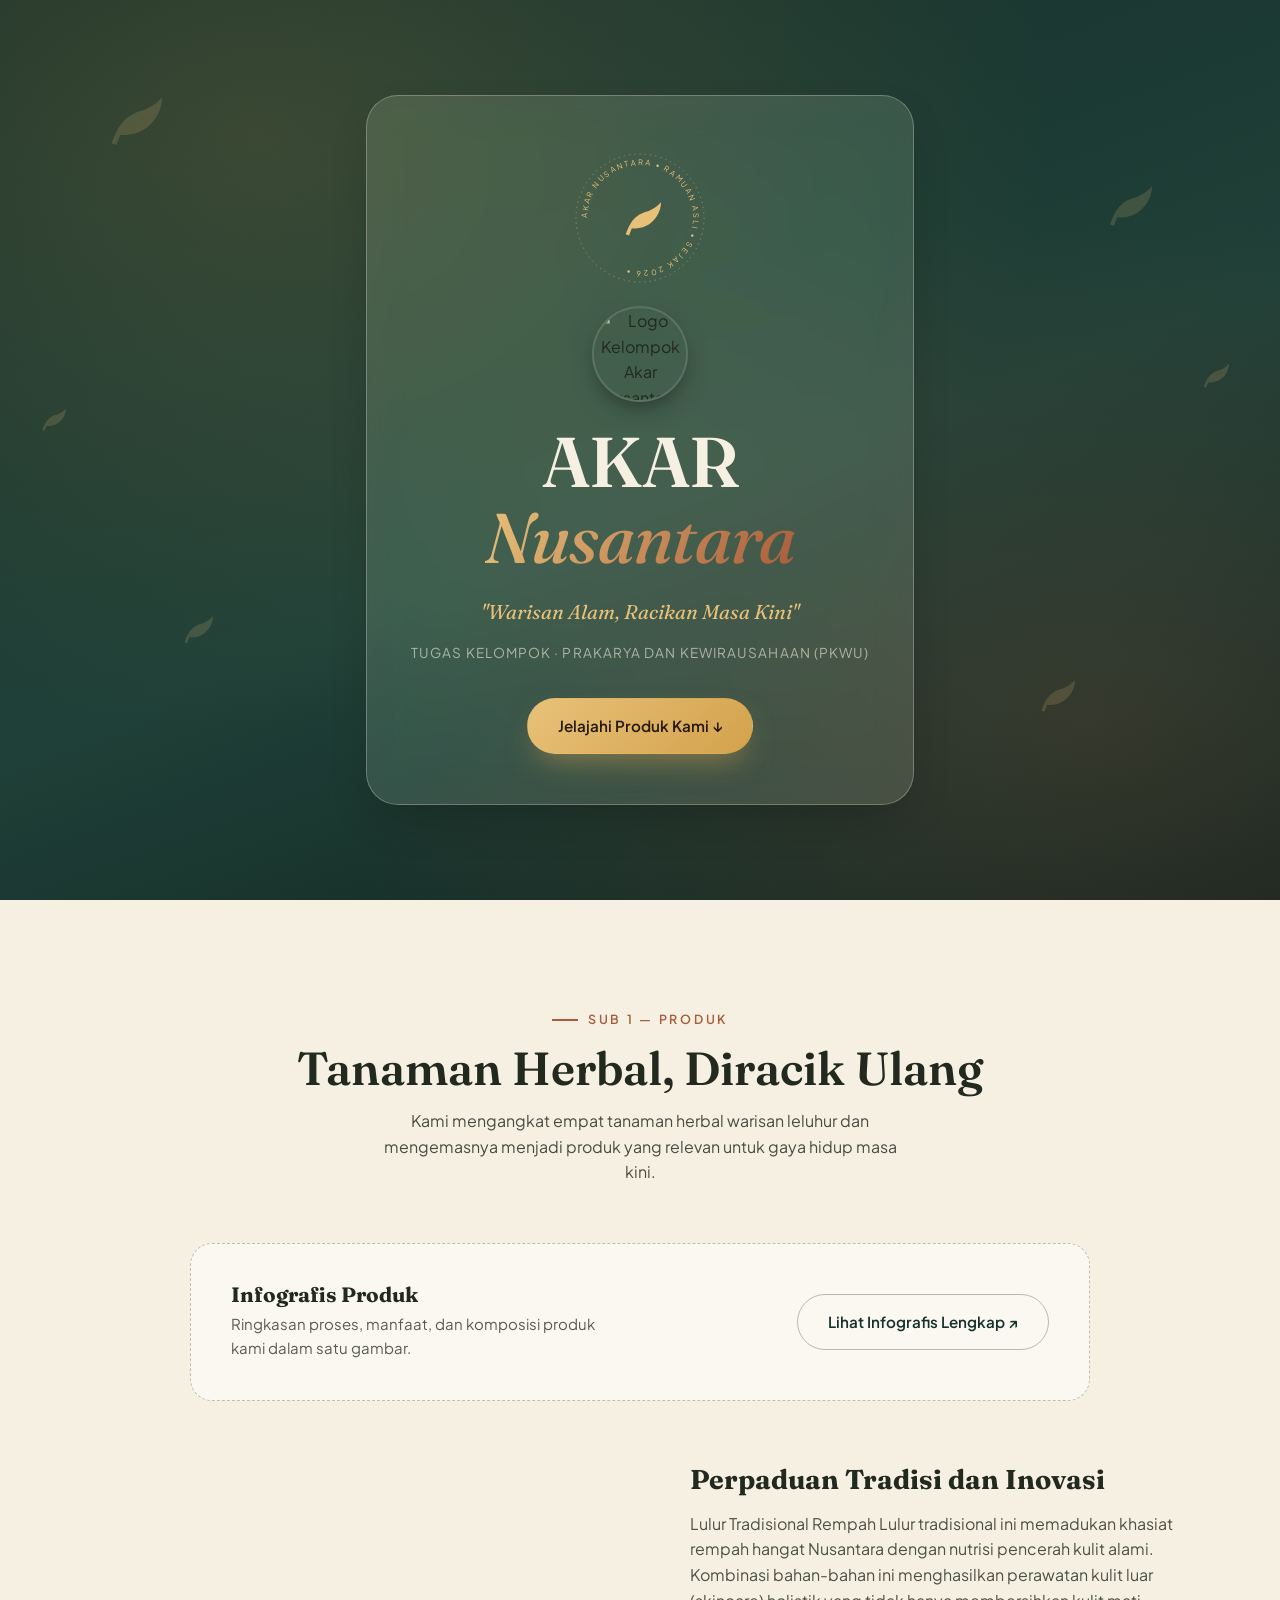
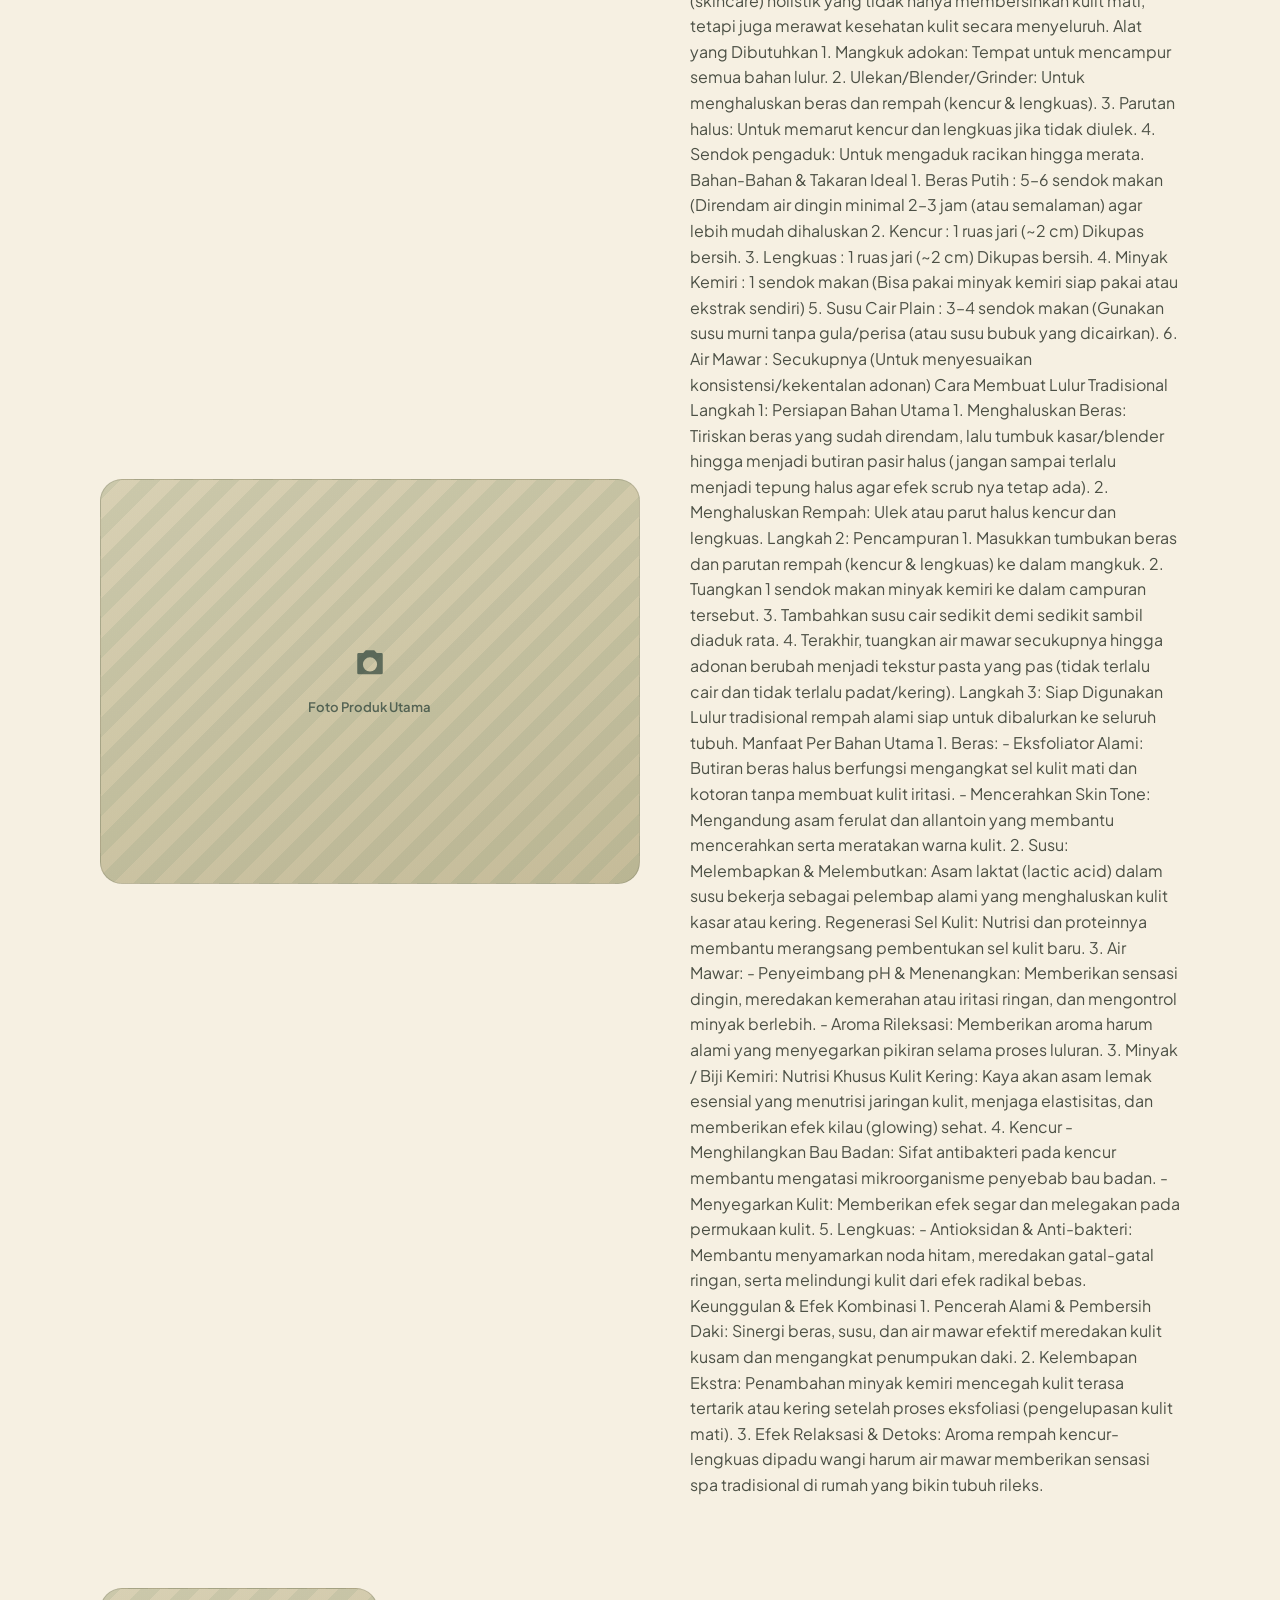
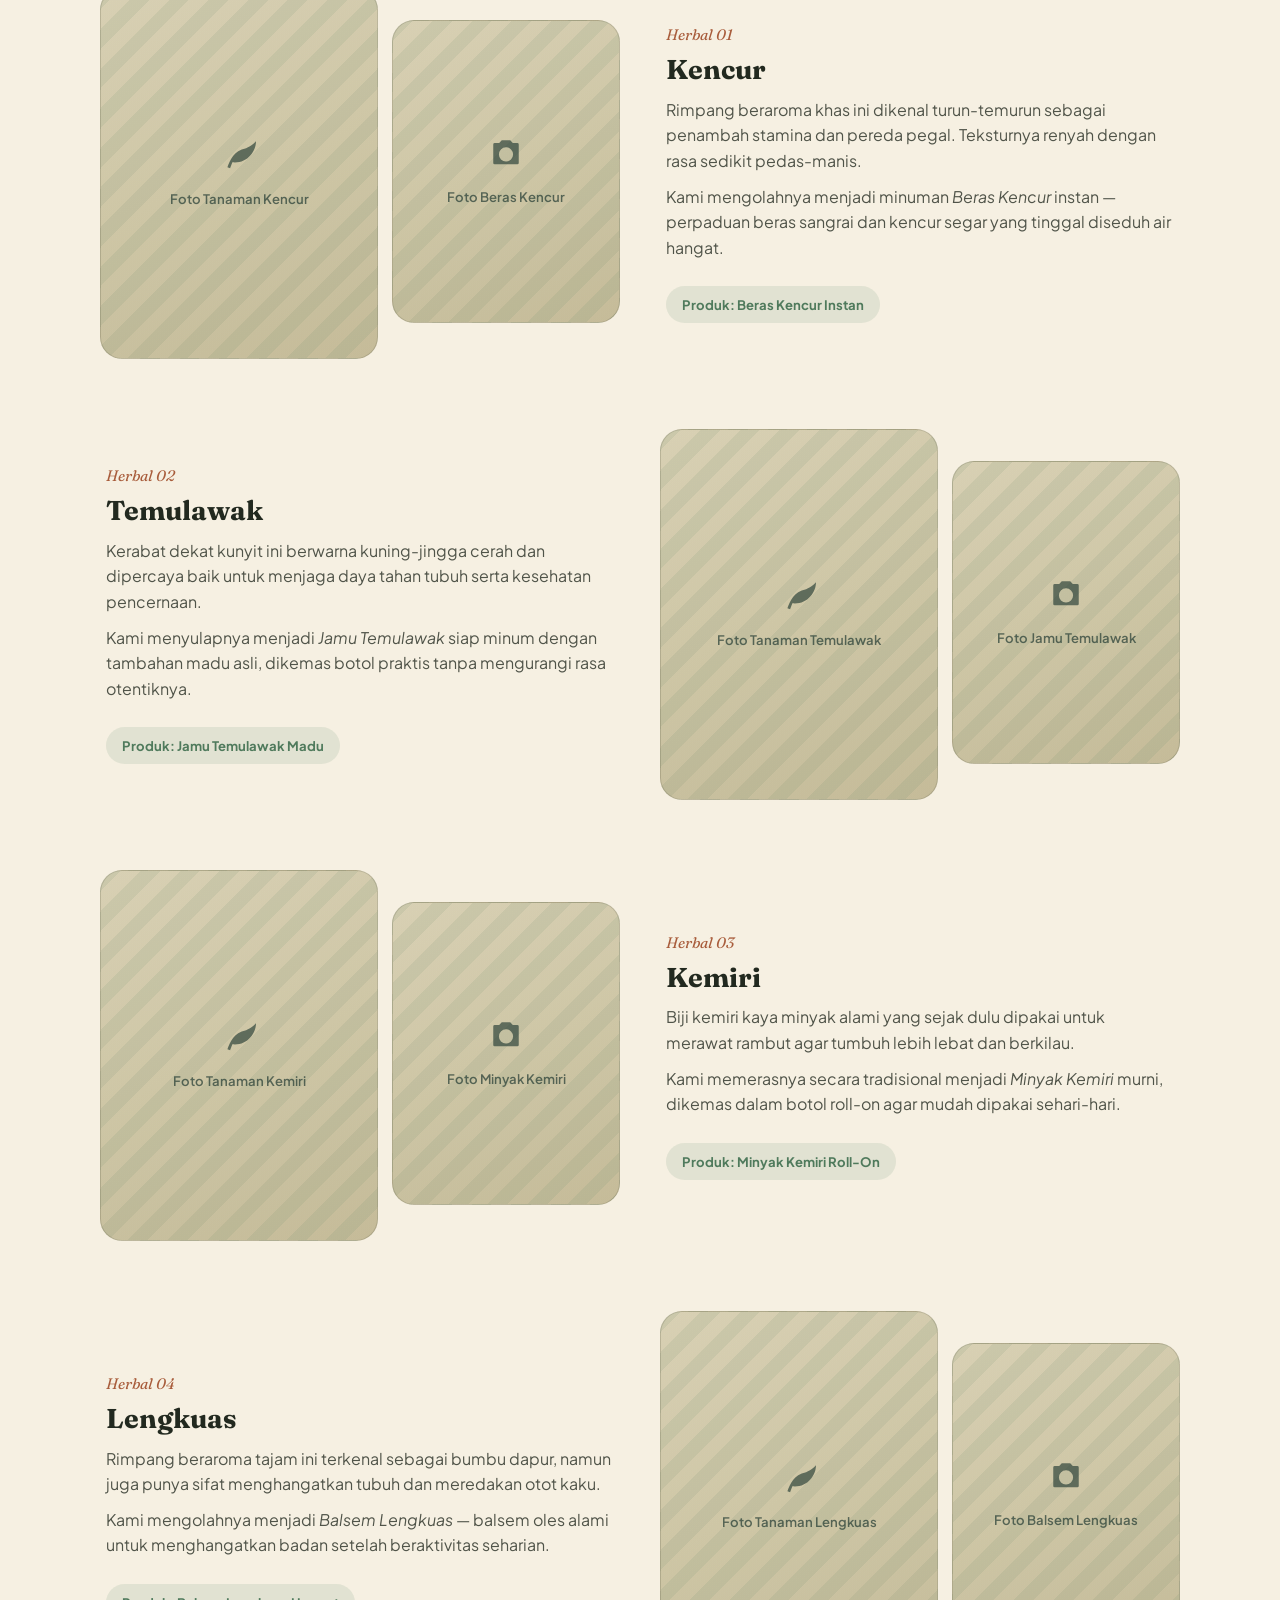
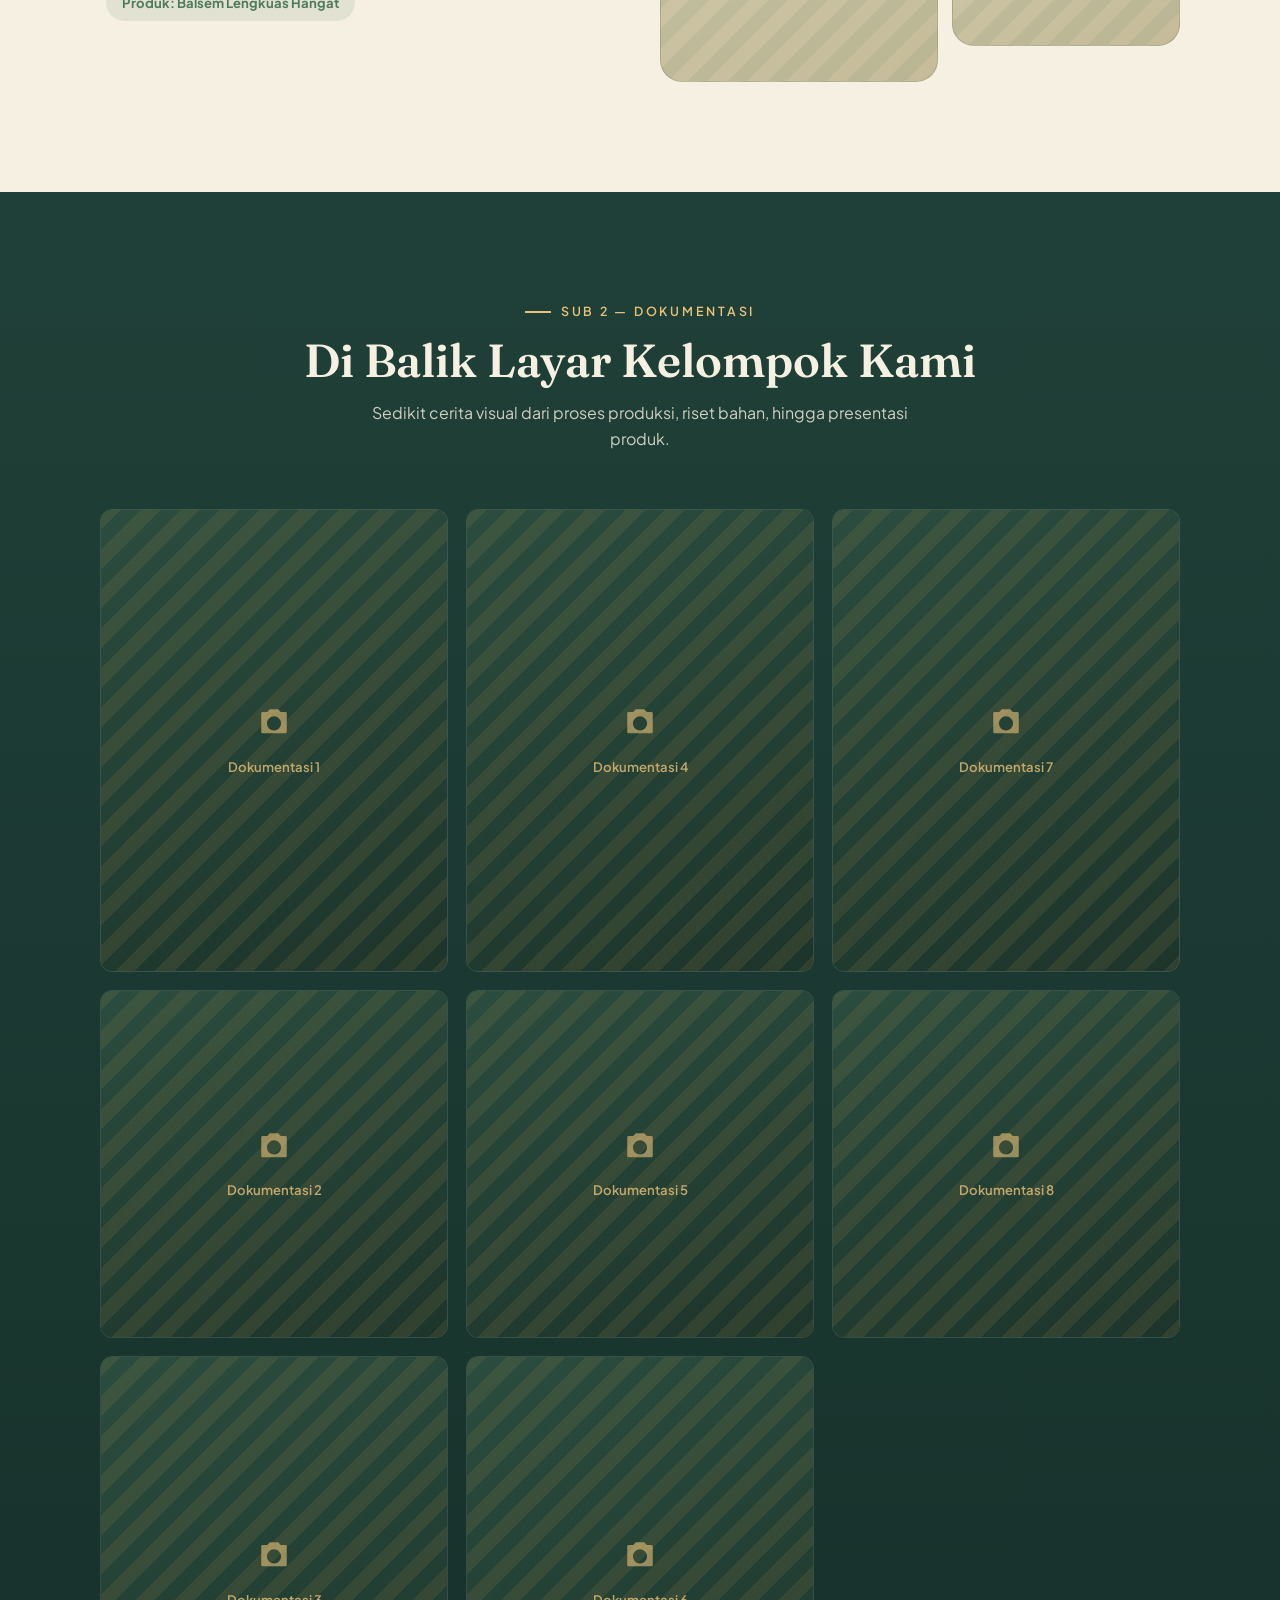
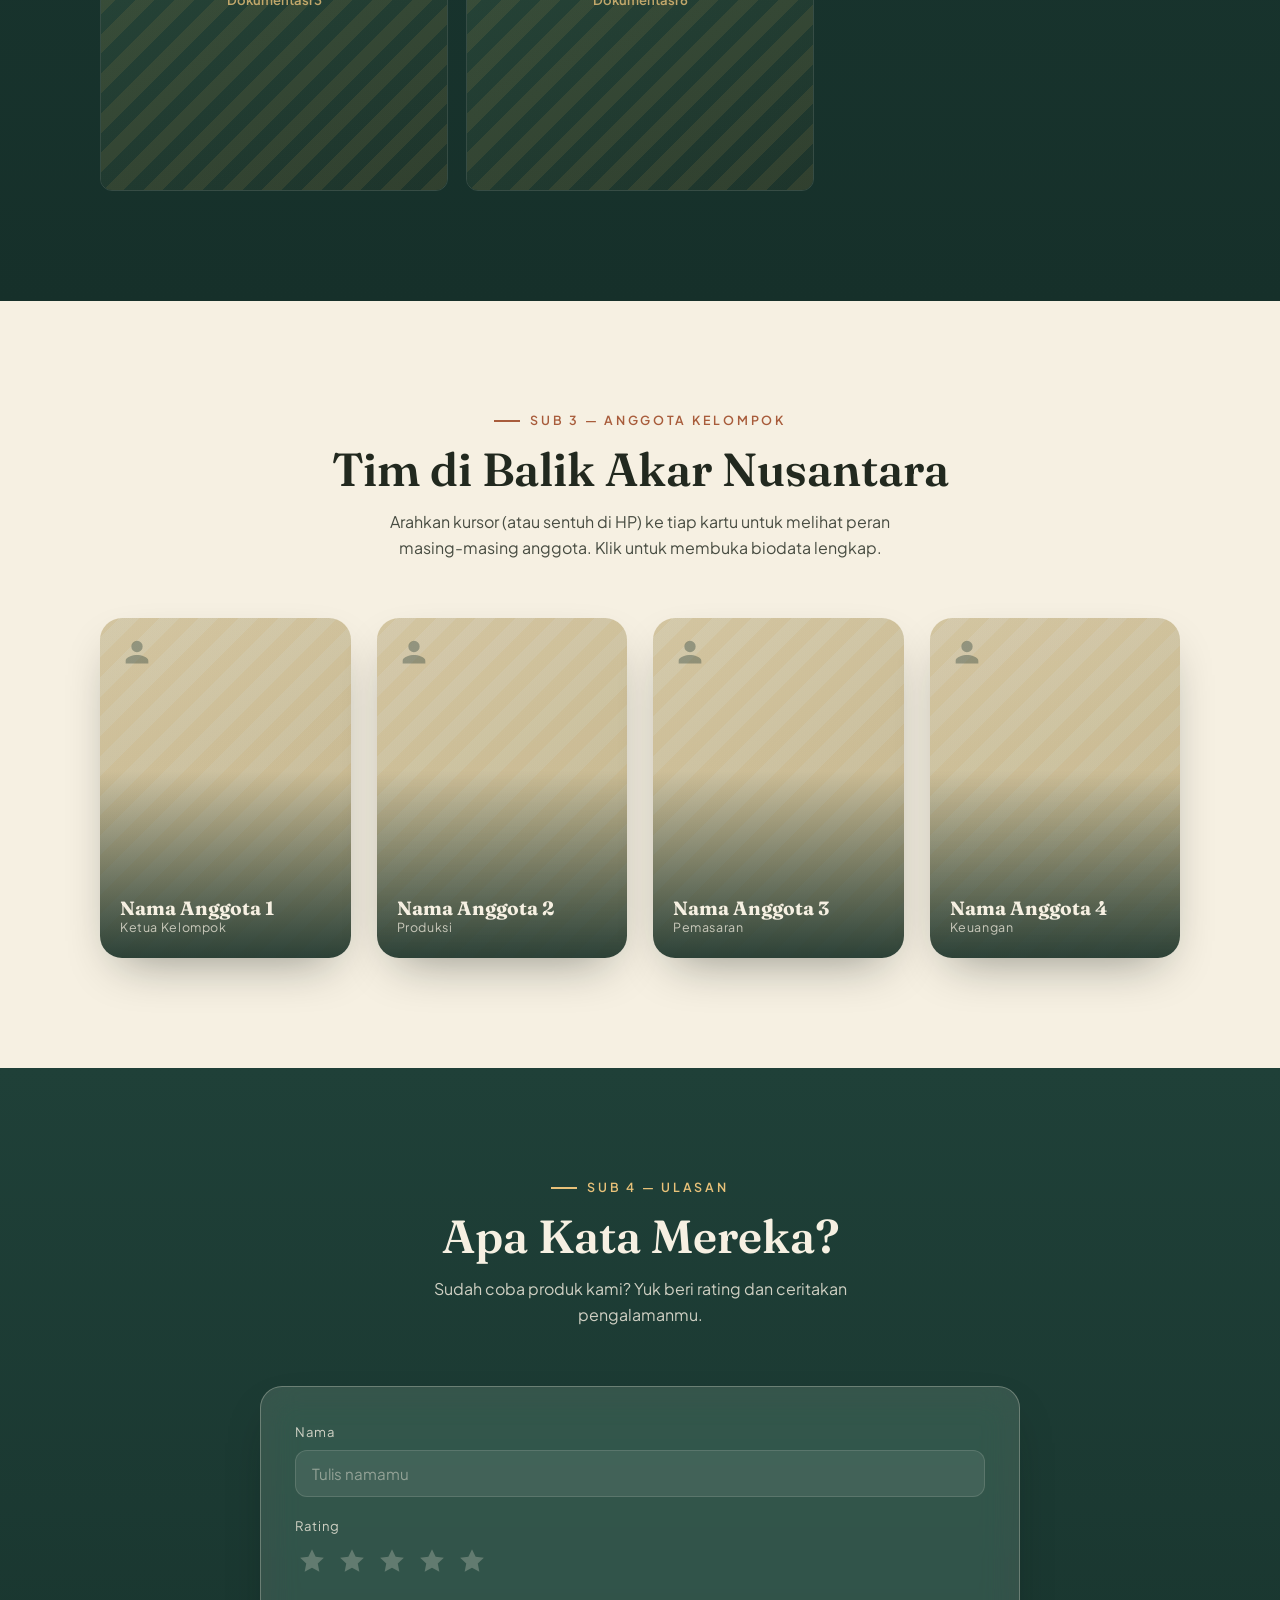
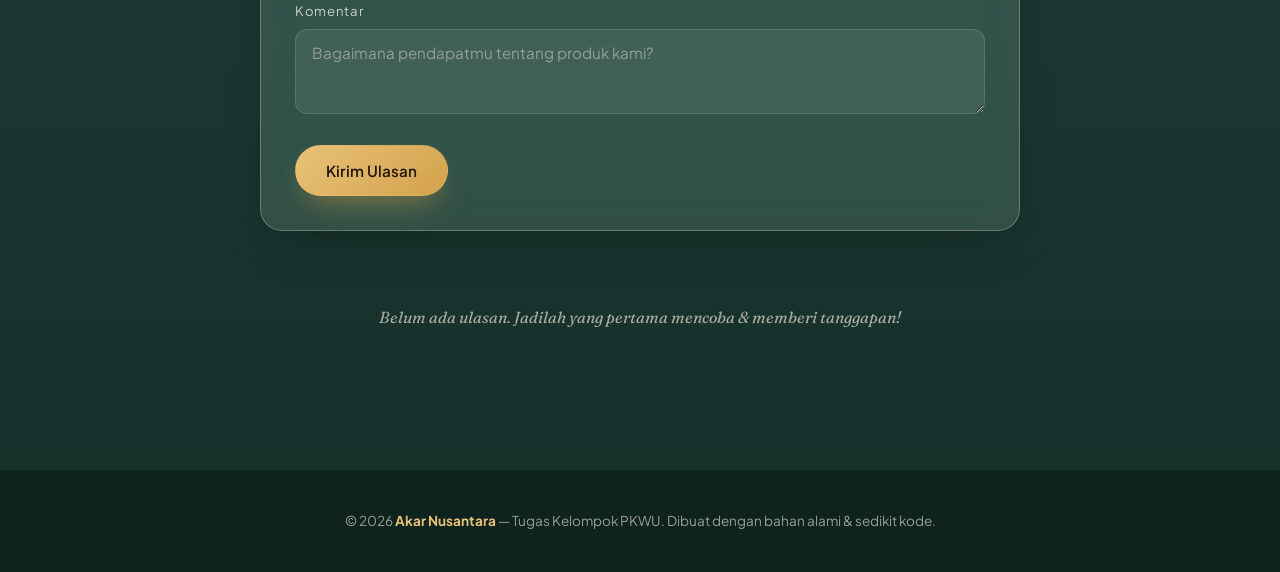
==== commit bb4a3436: "done" ====
--- a/index.html
+++ b/index.html
@@ -86,8 +86,64 @@
       </div>
       <div class="produk-utama__teks">
         <h3>Perpaduan Tradisi dan Inovasi</h3>
-        <p>Produk kami menggabungkan resep jamu tradisional dengan kemasan dan penyajian modern — mulai dari serbuk instan, minyak oles, hingga sabun herbal.</p>
-        <p>Setiap bahan dipilih dari petani lokal dan diolah dengan tetap menjaga khasiat alaminya, sehingga cocok untuk konsumen muda yang peduli kesehatan namun tetap ingin tampilan praktis.</p>
+        <p>Lulur Tradisional Rempah 
+Lulur tradisional ini memadukan khasiat rempah hangat Nusantara dengan nutrisi pencerah kulit alami. Kombinasi bahan-bahan ini menghasilkan perawatan kulit luar (skincare) holistik yang tidak hanya membersihkan kulit mati, tetapi juga merawat kesehatan kulit secara menyeluruh.
+
+Alat yang Dibutuhkan
+1. Mangkuk adokan: Tempat untuk mencampur semua bahan lulur.
+2. Ulekan/Blender/Grinder: Untuk menghaluskan beras dan rempah (kencur & lengkuas).
+3. Parutan halus: Untuk memarut kencur dan lengkuas jika tidak diulek.
+4. Sendok pengaduk: Untuk mengaduk racikan hingga merata.
+
+Bahan-Bahan & Takaran Ideal
+1. Beras Putih : 5–6 sendok makan (Direndam air dingin minimal 2–3 jam (atau semalaman) agar lebih mudah dihaluskan
+2. Kencur : 1 ruas jari (~2 cm) Dikupas bersih.
+3. Lengkuas : 1 ruas jari (~2 cm) Dikupas bersih.
+4. Minyak Kemiri : 1 sendok makan (Bisa pakai minyak kemiri siap pakai atau ekstrak sendiri)
+5. Susu Cair Plain : 3–4 sendok makan (Gunakan susu murni tanpa gula/perisa (atau susu bubuk yang dicairkan). 
+6. Air Mawar : Secukupnya (Untuk menyesuaikan konsistensi/kekentalan adonan)
+
+Cara Membuat Lulur Tradisional
+Langkah 1: Persiapan Bahan Utama
+1. Menghaluskan Beras: Tiriskan beras yang sudah direndam, lalu tumbuk kasar/blender hingga menjadi butiran pasir halus (jangan sampai terlalu menjadi tepung halus agar efek scrub nya tetap ada).
+2. Menghaluskan Rempah: Ulek atau parut halus kencur dan lengkuas.
+
+Langkah 2: Pencampuran
+1. Masukkan tumbukan beras dan parutan rempah (kencur & lengkuas) ke dalam mangkuk.
+2. Tuangkan 1 sendok makan minyak kemiri ke dalam campuran tersebut.
+3. Tambahkan susu cair sedikit demi sedikit sambil diaduk rata.
+4. Terakhir, tuangkan air mawar secukupnya hingga adonan berubah menjadi tekstur pasta yang pas (tidak terlalu cair dan tidak terlalu padat/kering).
+
+Langkah 3: Siap Digunakan
+Lulur tradisional rempah alami siap untuk dibalurkan ke seluruh tubuh.
+
+Manfaat Per Bahan Utama
+1. Beras:
+- Eksfoliator Alami: Butiran beras halus berfungsi mengangkat sel kulit mati dan kotoran tanpa membuat kulit iritasi.
+- Mencerahkan Skin Tone: Mengandung asam ferulat dan allantoin yang membantu mencerahkan serta meratakan warna kulit.
+
+2. Susu:
+Melembapkan & Melembutkan: Asam laktat (lactic acid) dalam susu bekerja sebagai pelembap alami yang menghaluskan kulit kasar atau kering.
+Regenerasi Sel Kulit: Nutrisi dan proteinnya membantu merangsang pembentukan sel kulit baru.
+
+3. Air Mawar:
+- Penyeimbang pH & Menenangkan: Memberikan sensasi dingin, meredakan kemerahan atau iritasi ringan, dan mengontrol minyak berlebih.
+- Aroma Rileksasi: Memberikan aroma harum alami yang menyegarkan pikiran selama proses luluran.
+
+3. Minyak / Biji Kemiri:
+Nutrisi Khusus Kulit Kering: Kaya akan asam lemak esensial yang menutrisi jaringan kulit, menjaga elastisitas, dan memberikan efek kilau (glowing) sehat.
+
+4. Kencur
+- Menghilangkan Bau Badan: Sifat antibakteri pada kencur membantu mengatasi mikroorganisme penyebab bau badan.
+- Menyegarkan Kulit: Memberikan efek segar dan melegakan pada permukaan kulit.
+
+5. Lengkuas:
+- Antioksidan & Anti-bakteri: Membantu menyamarkan noda hitam, meredakan gatal-gatal ringan, serta melindungi kulit dari efek radikal bebas.
+
+Keunggulan & Efek Kombinasi
+1. Pencerah Alami & Pembersih Daki: Sinergi beras, susu, dan air mawar efektif meredakan kulit kusam dan mengangkat penumpukan daki.
+2. Kelembapan Ekstra: Penambahan minyak kemiri mencegah kulit terasa tertarik atau kering setelah proses eksfoliasi (pengelupasan kulit mati).
+3. Efek Relaksasi & Detoks: Aroma rempah kencur-lengkuas dipadu wangi harum air mawar memberikan sensasi spa tradisional di rumah yang bikin tubuh rileks.</p>
       </div>
     </div>
 
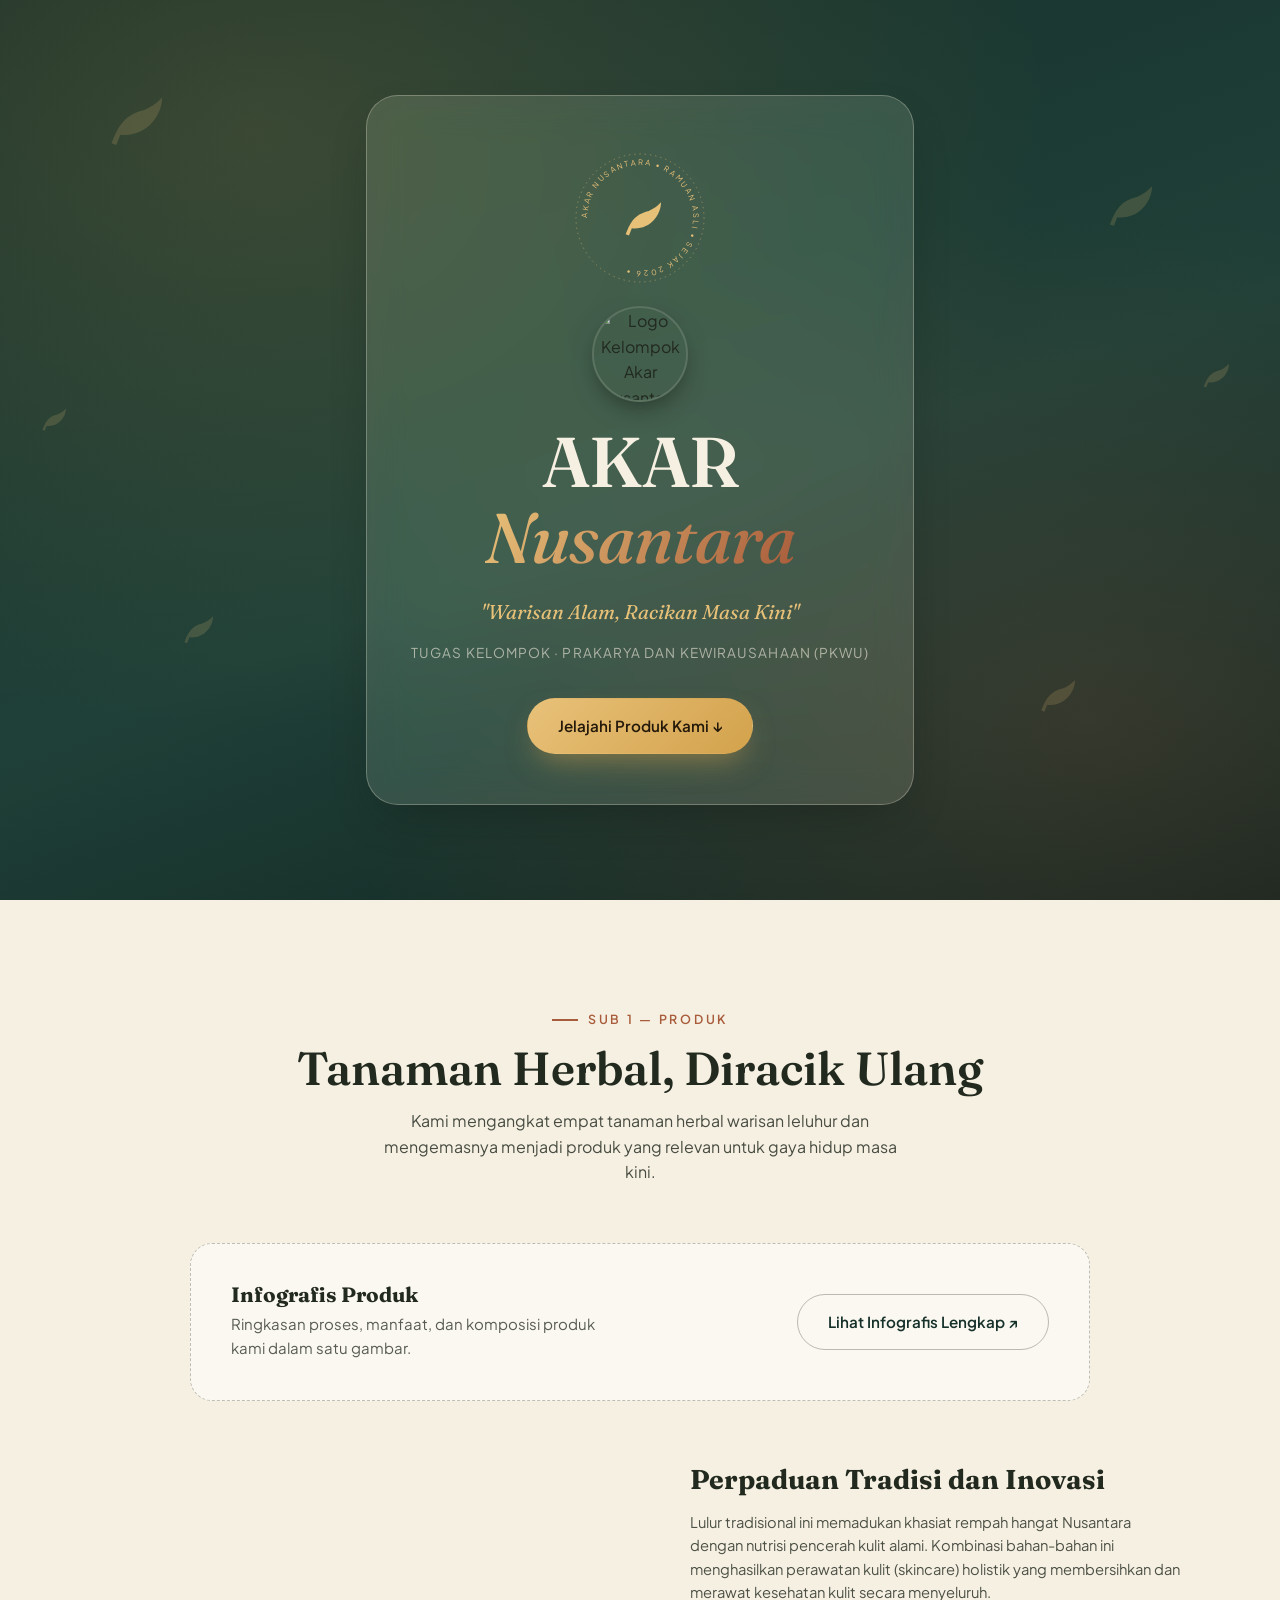
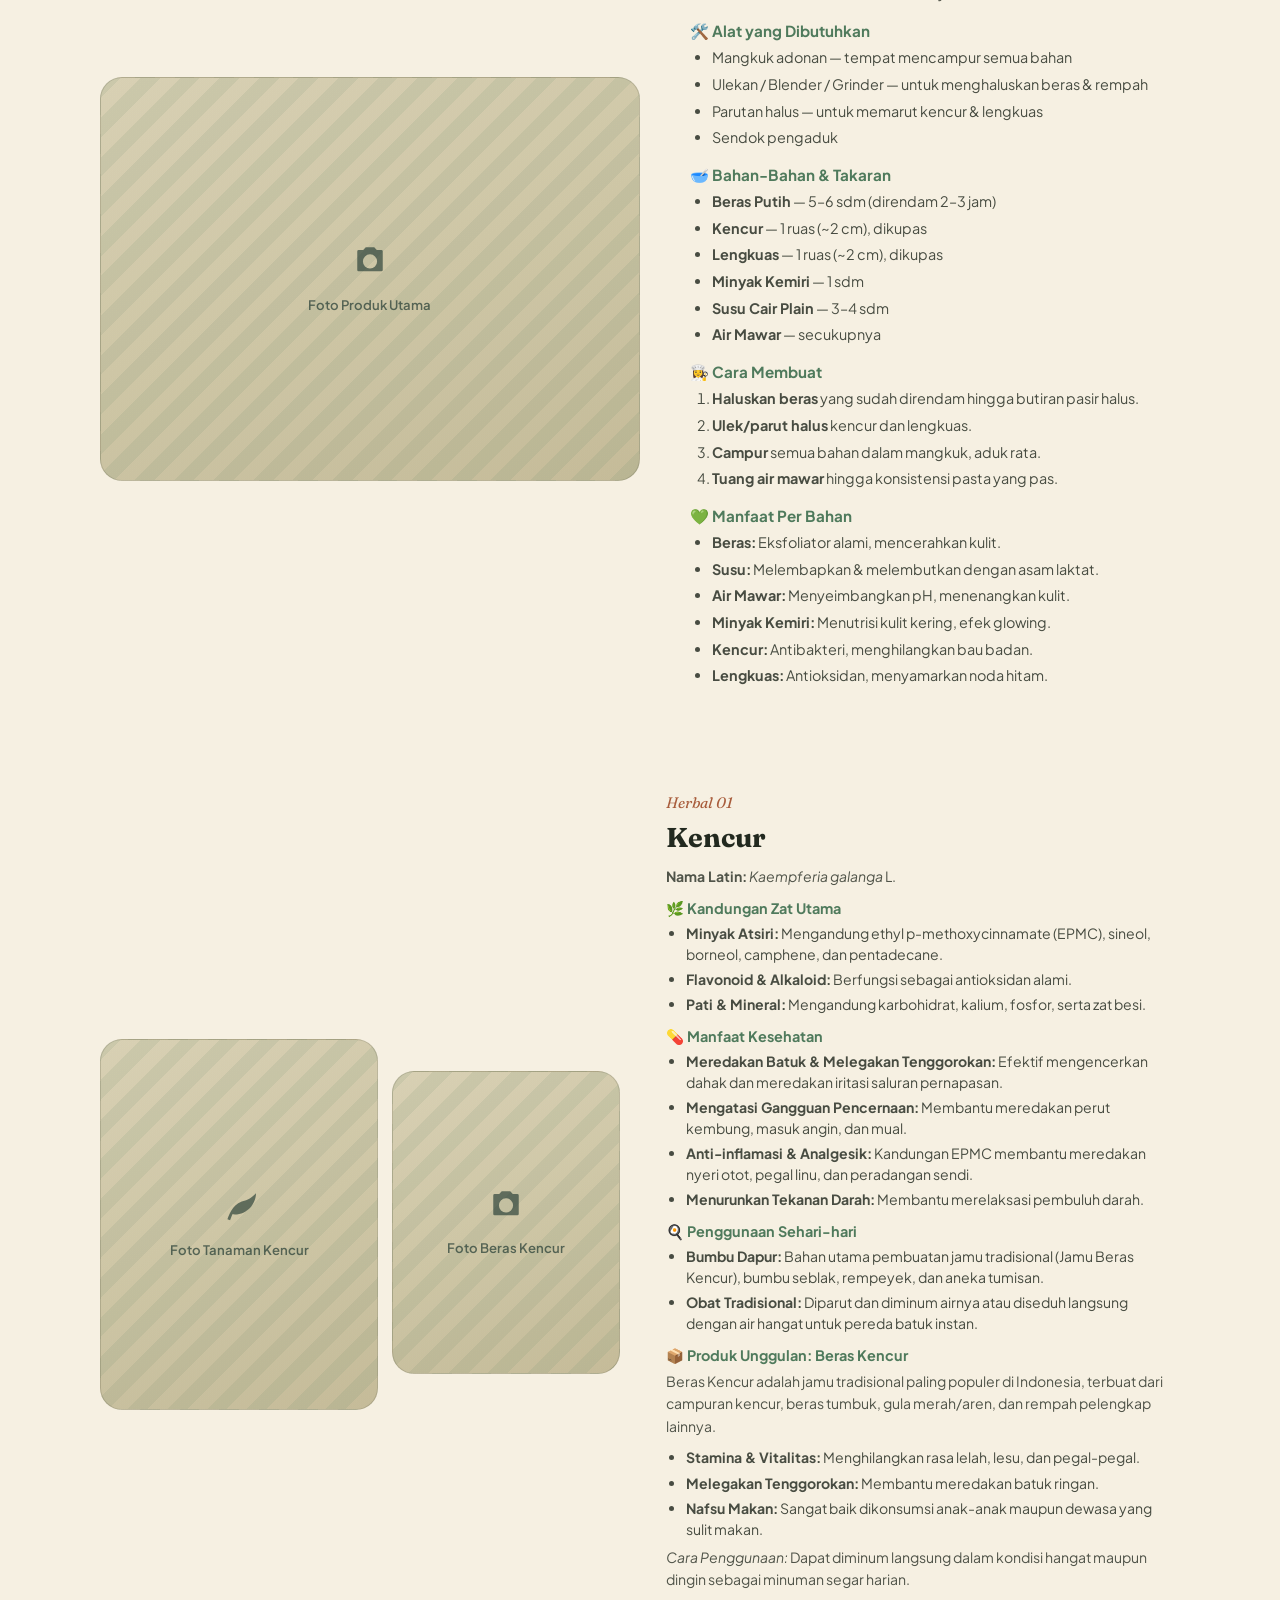
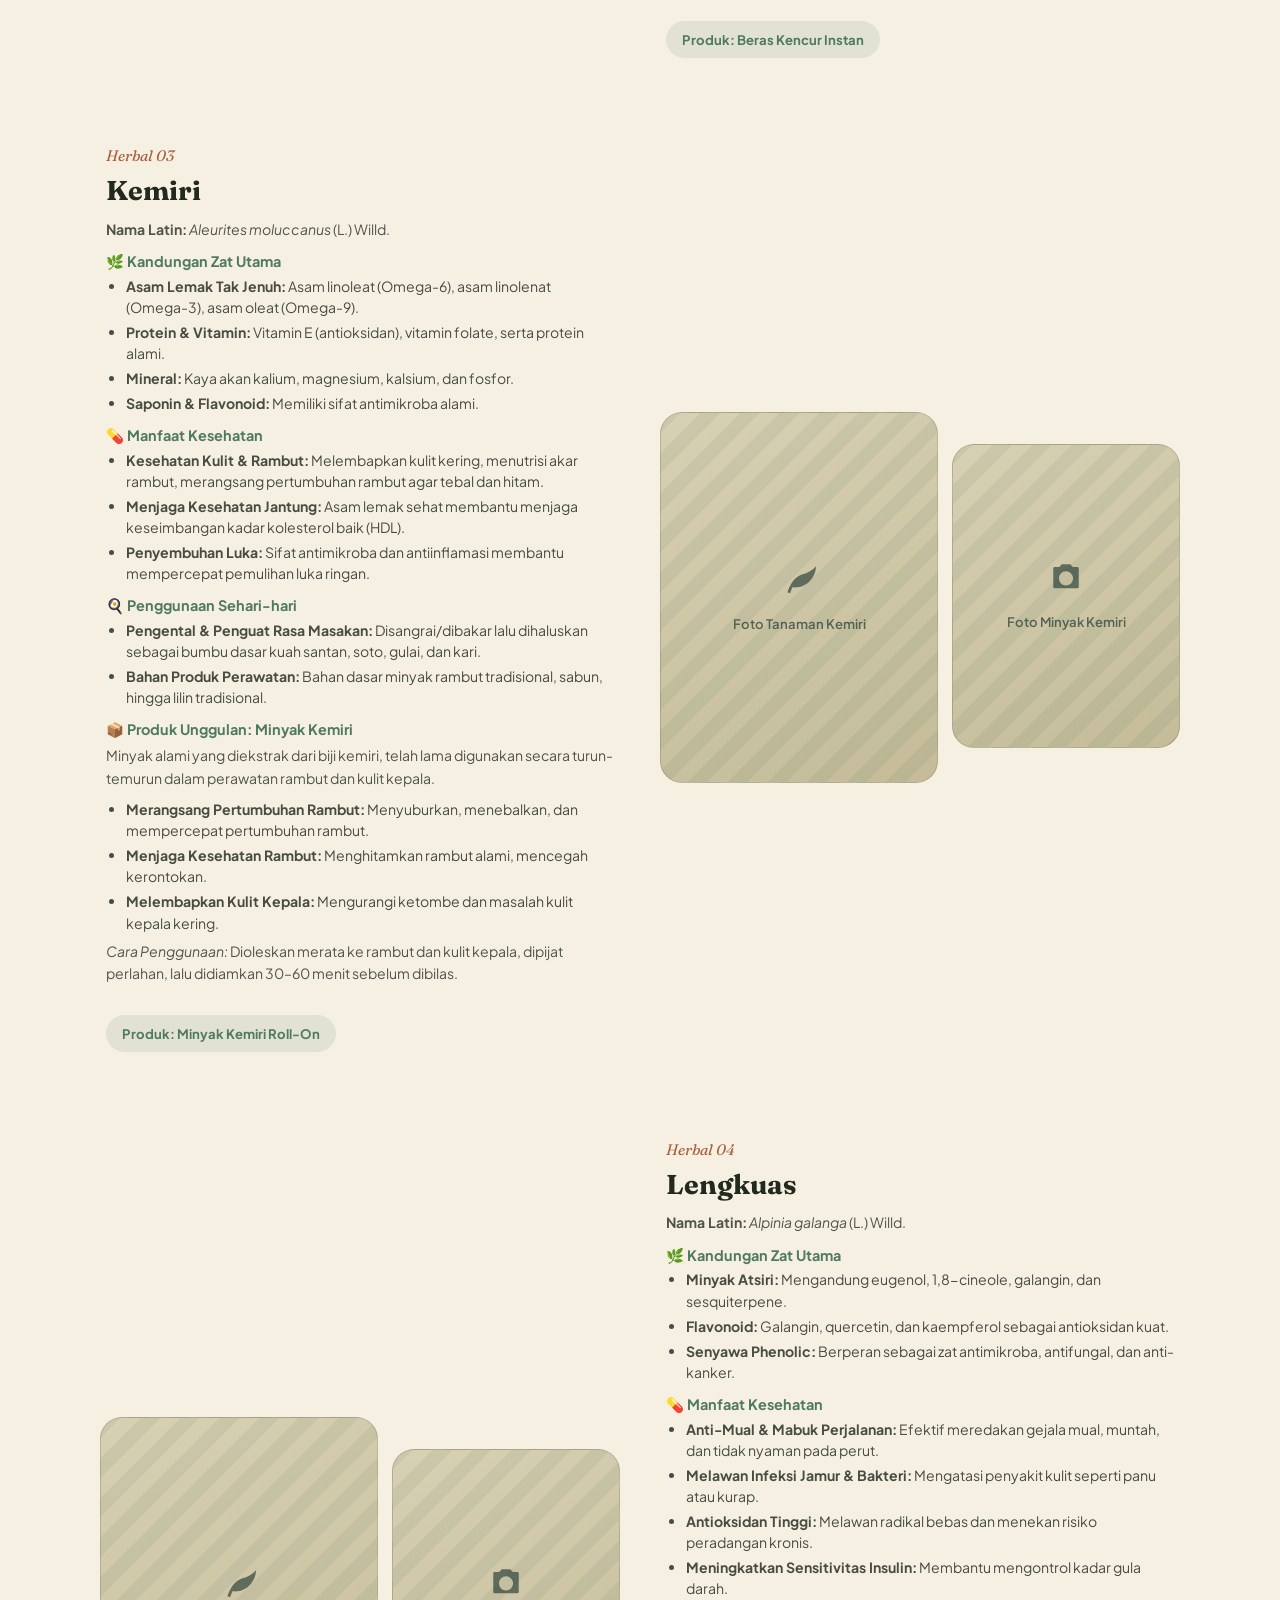
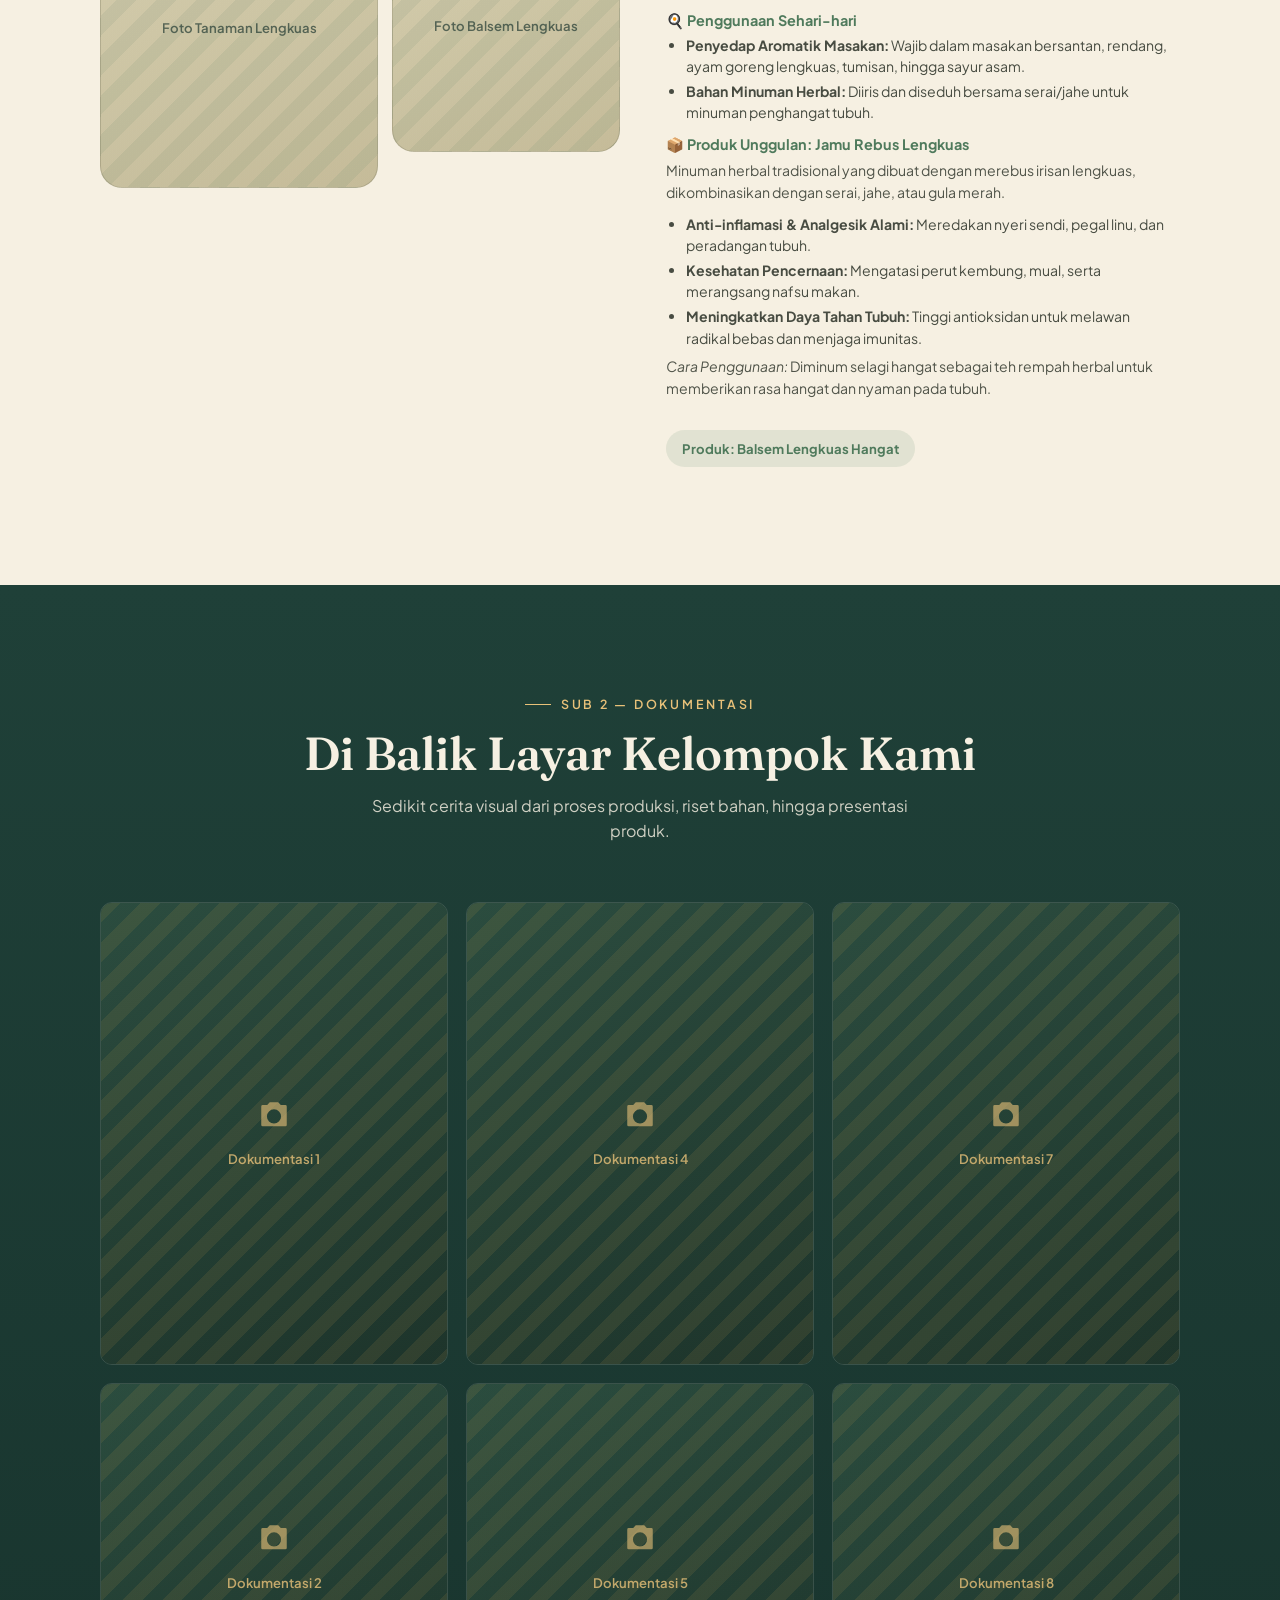
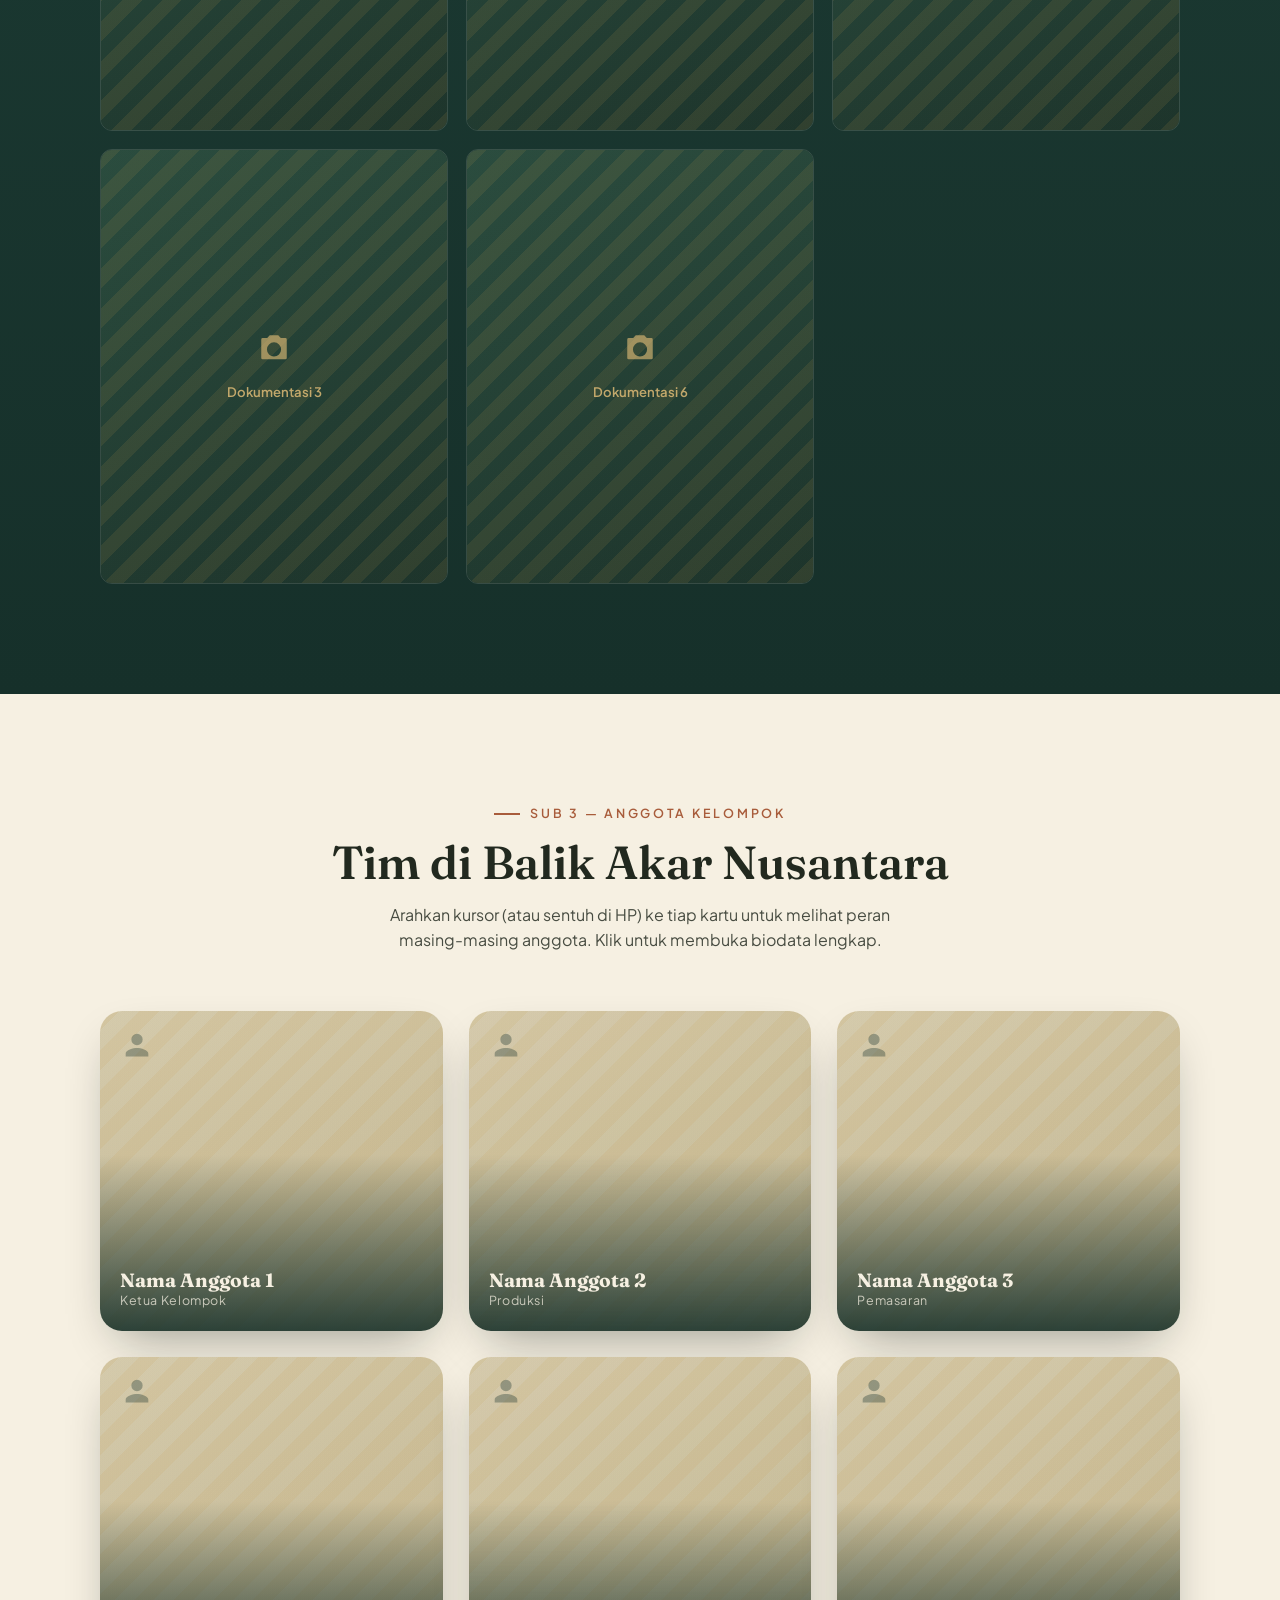
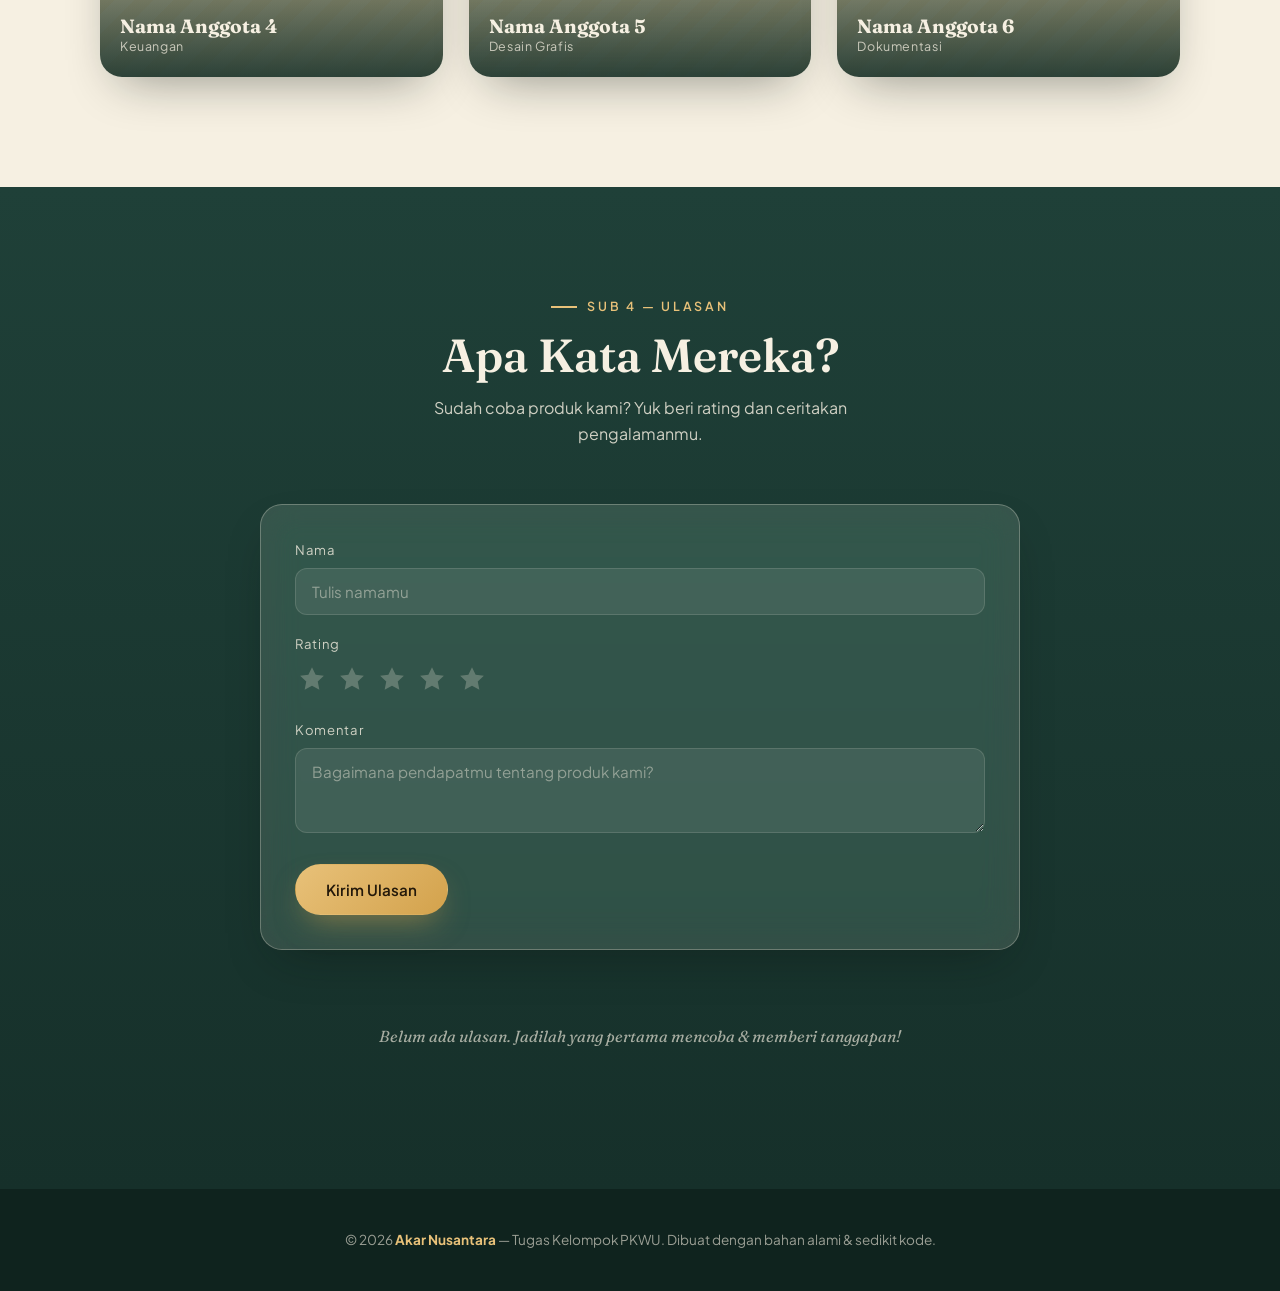
==== commit 8ebc699a: "done" ====
--- a/index.html
+++ b/index.html
@@ -86,64 +86,45 @@
       </div>
       <div class="produk-utama__teks">
         <h3>Perpaduan Tradisi dan Inovasi</h3>
-        <p>Lulur Tradisional Rempah 
-Lulur tradisional ini memadukan khasiat rempah hangat Nusantara dengan nutrisi pencerah kulit alami. Kombinasi bahan-bahan ini menghasilkan perawatan kulit luar (skincare) holistik yang tidak hanya membersihkan kulit mati, tetapi juga merawat kesehatan kulit secara menyeluruh.
-
-Alat yang Dibutuhkan
-1. Mangkuk adokan: Tempat untuk mencampur semua bahan lulur.
-2. Ulekan/Blender/Grinder: Untuk menghaluskan beras dan rempah (kencur & lengkuas).
-3. Parutan halus: Untuk memarut kencur dan lengkuas jika tidak diulek.
-4. Sendok pengaduk: Untuk mengaduk racikan hingga merata.
-
-Bahan-Bahan & Takaran Ideal
-1. Beras Putih : 5–6 sendok makan (Direndam air dingin minimal 2–3 jam (atau semalaman) agar lebih mudah dihaluskan
-2. Kencur : 1 ruas jari (~2 cm) Dikupas bersih.
-3. Lengkuas : 1 ruas jari (~2 cm) Dikupas bersih.
-4. Minyak Kemiri : 1 sendok makan (Bisa pakai minyak kemiri siap pakai atau ekstrak sendiri)
-5. Susu Cair Plain : 3–4 sendok makan (Gunakan susu murni tanpa gula/perisa (atau susu bubuk yang dicairkan). 
-6. Air Mawar : Secukupnya (Untuk menyesuaikan konsistensi/kekentalan adonan)
-
-Cara Membuat Lulur Tradisional
-Langkah 1: Persiapan Bahan Utama
-1. Menghaluskan Beras: Tiriskan beras yang sudah direndam, lalu tumbuk kasar/blender hingga menjadi butiran pasir halus (jangan sampai terlalu menjadi tepung halus agar efek scrub nya tetap ada).
-2. Menghaluskan Rempah: Ulek atau parut halus kencur dan lengkuas.
-
-Langkah 2: Pencampuran
-1. Masukkan tumbukan beras dan parutan rempah (kencur & lengkuas) ke dalam mangkuk.
-2. Tuangkan 1 sendok makan minyak kemiri ke dalam campuran tersebut.
-3. Tambahkan susu cair sedikit demi sedikit sambil diaduk rata.
-4. Terakhir, tuangkan air mawar secukupnya hingga adonan berubah menjadi tekstur pasta yang pas (tidak terlalu cair dan tidak terlalu padat/kering).
-
-Langkah 3: Siap Digunakan
-Lulur tradisional rempah alami siap untuk dibalurkan ke seluruh tubuh.
-
-Manfaat Per Bahan Utama
-1. Beras:
-- Eksfoliator Alami: Butiran beras halus berfungsi mengangkat sel kulit mati dan kotoran tanpa membuat kulit iritasi.
-- Mencerahkan Skin Tone: Mengandung asam ferulat dan allantoin yang membantu mencerahkan serta meratakan warna kulit.
-
-2. Susu:
-Melembapkan & Melembutkan: Asam laktat (lactic acid) dalam susu bekerja sebagai pelembap alami yang menghaluskan kulit kasar atau kering.
-Regenerasi Sel Kulit: Nutrisi dan proteinnya membantu merangsang pembentukan sel kulit baru.
-
-3. Air Mawar:
-- Penyeimbang pH & Menenangkan: Memberikan sensasi dingin, meredakan kemerahan atau iritasi ringan, dan mengontrol minyak berlebih.
-- Aroma Rileksasi: Memberikan aroma harum alami yang menyegarkan pikiran selama proses luluran.
-
-3. Minyak / Biji Kemiri:
-Nutrisi Khusus Kulit Kering: Kaya akan asam lemak esensial yang menutrisi jaringan kulit, menjaga elastisitas, dan memberikan efek kilau (glowing) sehat.
-
-4. Kencur
-- Menghilangkan Bau Badan: Sifat antibakteri pada kencur membantu mengatasi mikroorganisme penyebab bau badan.
-- Menyegarkan Kulit: Memberikan efek segar dan melegakan pada permukaan kulit.
-
-5. Lengkuas:
-- Antioksidan & Anti-bakteri: Membantu menyamarkan noda hitam, meredakan gatal-gatal ringan, serta melindungi kulit dari efek radikal bebas.
-
-Keunggulan & Efek Kombinasi
-1. Pencerah Alami & Pembersih Daki: Sinergi beras, susu, dan air mawar efektif meredakan kulit kusam dan mengangkat penumpukan daki.
-2. Kelembapan Ekstra: Penambahan minyak kemiri mencegah kulit terasa tertarik atau kering setelah proses eksfoliasi (pengelupasan kulit mati).
-3. Efek Relaksasi & Detoks: Aroma rempah kencur-lengkuas dipadu wangi harum air mawar memberikan sensasi spa tradisional di rumah yang bikin tubuh rileks.</p>
+        <div class="produk-utama__info">
+          <p>Lulur tradisional ini memadukan khasiat rempah hangat Nusantara dengan nutrisi pencerah kulit alami. Kombinasi bahan-bahan ini menghasilkan perawatan kulit (skincare) holistik yang membersihkan dan merawat kesehatan kulit secara menyeluruh.</p>
+
+          <h4>🛠️ Alat yang Dibutuhkan</h4>
+          <ul>
+            <li>Mangkuk adonan — tempat mencampur semua bahan</li>
+            <li>Ulekan / Blender / Grinder — untuk menghaluskan beras &amp; rempah</li>
+            <li>Parutan halus — untuk memarut kencur &amp; lengkuas</li>
+            <li>Sendok pengaduk</li>
+          </ul>
+
+          <h4>🥣 Bahan-Bahan &amp; Takaran</h4>
+          <ul>
+            <li><strong>Beras Putih</strong> — 5–6 sdm (direndam 2–3 jam)</li>
+            <li><strong>Kencur</strong> — 1 ruas (~2 cm), dikupas</li>
+            <li><strong>Lengkuas</strong> — 1 ruas (~2 cm), dikupas</li>
+            <li><strong>Minyak Kemiri</strong> — 1 sdm</li>
+            <li><strong>Susu Cair Plain</strong> — 3–4 sdm</li>
+            <li><strong>Air Mawar</strong> — secukupnya</li>
+          </ul>
+
+          <h4>👩‍🍳 Cara Membuat</h4>
+          <ol>
+            <li><strong>Haluskan beras</strong> yang sudah direndam hingga butiran pasir halus.</li>
+            <li><strong>Ulek/parut halus</strong> kencur dan lengkuas.</li>
+            <li><strong>Campur</strong> semua bahan dalam mangkuk, aduk rata.</li>
+            <li><strong>Tuang air mawar</strong> hingga konsistensi pasta yang pas.</li>
+          </ol>
+
+          <h4>💚 Manfaat Per Bahan</h4>
+          <ul>
+            <li><strong>Beras:</strong> Eksfoliator alami, mencerahkan kulit.</li>
+            <li><strong>Susu:</strong> Melembapkan &amp; melembutkan dengan asam laktat.</li>
+            <li><strong>Air Mawar:</strong> Menyeimbangkan pH, menenangkan kulit.</li>
+            <li><strong>Minyak Kemiri:</strong> Menutrisi kulit kering, efek glowing.</li>
+            <li><strong>Kencur:</strong> Antibakteri, menghilangkan bau badan.</li>
+            <li><strong>Lengkuas:</strong> Antioksidan, menyamarkan noda hitam.</li>
+          </ul>
+        </div>
       </div>
     </div>
 
@@ -168,33 +149,40 @@
         <div class="herbal-item__text">
           <span class="herbal-item__nomor">Herbal 01</span>
           <h3>Kencur</h3>
-          <p>Rimpang beraroma khas ini dikenal turun-temurun sebagai penambah stamina dan pereda pegal. Teksturnya renyah dengan rasa sedikit pedas-manis.</p>
-          <p>Kami mengolahnya menjadi minuman <em>Beras Kencur</em> instan — perpaduan beras sangrai dan kencur segar yang tinggal diseduh air hangat.</p>
+          <div class="herbal-item__info">
+            <p><strong>Nama Latin:</strong> <em>Kaempferia galanga</em> L.</p>
+
+            <h4>🌿 Kandungan Zat Utama</h4>
+            <ul>
+              <li><strong>Minyak Atsiri:</strong> Mengandung ethyl p-methoxycinnamate (EPMC), sineol, borneol, camphene, dan pentadecane.</li>
+              <li><strong>Flavonoid &amp; Alkaloid:</strong> Berfungsi sebagai antioksidan alami.</li>
+              <li><strong>Pati &amp; Mineral:</strong> Mengandung karbohidrat, kalium, fosfor, serta zat besi.</li>
+            </ul>
+
+            <h4>💊 Manfaat Kesehatan</h4>
+            <ul>
+              <li><strong>Meredakan Batuk &amp; Melegakan Tenggorokan:</strong> Efektif mengencerkan dahak dan meredakan iritasi saluran pernapasan.</li>
+              <li><strong>Mengatasi Gangguan Pencernaan:</strong> Membantu meredakan perut kembung, masuk angin, dan mual.</li>
+              <li><strong>Anti-inflamasi &amp; Analgesik:</strong> Kandungan EPMC membantu meredakan nyeri otot, pegal linu, dan peradangan sendi.</li>
+              <li><strong>Menurunkan Tekanan Darah:</strong> Membantu merelaksasi pembuluh darah.</li>
+            </ul>
+
+            <h4>🍳 Penggunaan Sehari-hari</h4>
+            <ul>
+              <li><strong>Bumbu Dapur:</strong> Bahan utama pembuatan jamu tradisional (Jamu Beras Kencur), bumbu seblak, rempeyek, dan aneka tumisan.</li>
+              <li><strong>Obat Tradisional:</strong> Diparut dan diminum airnya atau diseduh langsung dengan air hangat untuk pereda batuk instan.</li>
+            </ul>
+
+            <h4>📦 Produk Unggulan: Beras Kencur</h4>
+            <p>Beras Kencur adalah jamu tradisional paling populer di Indonesia, terbuat dari campuran kencur, beras tumbuk, gula merah/aren, dan rempah pelengkap lainnya.</p>
+            <ul>
+              <li><strong>Stamina &amp; Vitalitas:</strong> Menghilangkan rasa lelah, lesu, dan pegal-pegal.</li>
+              <li><strong>Melegakan Tenggorokan:</strong> Membantu meredakan batuk ringan.</li>
+              <li><strong>Nafsu Makan:</strong> Sangat baik dikonsumsi anak-anak maupun dewasa yang sulit makan.</li>
+            </ul>
+            <p><em>Cara Penggunaan:</em> Dapat diminum langsung dalam kondisi hangat maupun dingin sebagai minuman segar harian.</p>
+          </div>
           <span class="herbal-item__produk">Produk: Beras Kencur Instan</span>
-        </div>
-      </article>
-
-      <article class="herbal-item">
-        <div class="herbal-item__media">
-          <div class="placeholder-photo">
-            <div class="placeholder-photo__isi">
-              <svg viewBox="0 0 24 24"><path d="M17 8C8 10 5.9 16.17 3.82 21.34l1.89.66l1.61-4.1C7.9 17.98 8.5 18 9 18c9.29 0 15-8 15-15c-2.5 2.5-3 3-7 5z"/></svg>
-              <span>Foto Tanaman Temulawak</span>
-            </div>
-          </div>
-          <div class="placeholder-photo">
-            <div class="placeholder-photo__isi">
-              <svg viewBox="0 0 24 24"><path d="M4 5h3.2L9 3h6l1.8 2H20a1 1 0 011 1v13a1 1 0 01-1 1H4a1 1 0 01-1-1V6a1 1 0 011-1zm8 3a5 5 0 100 10 5 5 0 000-10z"/></svg>
-              <span>Foto Jamu Temulawak</span>
-            </div>
-          </div>
-        </div>
-        <div class="herbal-item__text">
-          <span class="herbal-item__nomor">Herbal 02</span>
-          <h3>Temulawak</h3>
-          <p>Kerabat dekat kunyit ini berwarna kuning-jingga cerah dan dipercaya baik untuk menjaga daya tahan tubuh serta kesehatan pencernaan.</p>
-          <p>Kami menyulapnya menjadi <em>Jamu Temulawak</em> siap minum dengan tambahan madu asli, dikemas botol praktis tanpa mengurangi rasa otentiknya.</p>
-          <span class="herbal-item__produk">Produk: Jamu Temulawak Madu</span>
         </div>
       </article>
 
@@ -216,8 +204,39 @@
         <div class="herbal-item__text">
           <span class="herbal-item__nomor">Herbal 03</span>
           <h3>Kemiri</h3>
-          <p>Biji kemiri kaya minyak alami yang sejak dulu dipakai untuk merawat rambut agar tumbuh lebih lebat dan berkilau.</p>
-          <p>Kami memerasnya secara tradisional menjadi <em>Minyak Kemiri</em> murni, dikemas dalam botol roll-on agar mudah dipakai sehari-hari.</p>
+          <div class="herbal-item__info">
+            <p><strong>Nama Latin:</strong> <em>Aleurites moluccanus</em> (L.) Willd.</p>
+
+            <h4>🌿 Kandungan Zat Utama</h4>
+            <ul>
+              <li><strong>Asam Lemak Tak Jenuh:</strong> Asam linoleat (Omega-6), asam linolenat (Omega-3), asam oleat (Omega-9).</li>
+              <li><strong>Protein &amp; Vitamin:</strong> Vitamin E (antioksidan), vitamin folate, serta protein alami.</li>
+              <li><strong>Mineral:</strong> Kaya akan kalium, magnesium, kalsium, dan fosfor.</li>
+              <li><strong>Saponin &amp; Flavonoid:</strong> Memiliki sifat antimikroba alami.</li>
+            </ul>
+
+            <h4>💊 Manfaat Kesehatan</h4>
+            <ul>
+              <li><strong>Kesehatan Kulit &amp; Rambut:</strong> Melembapkan kulit kering, menutrisi akar rambut, merangsang pertumbuhan rambut agar tebal dan hitam.</li>
+              <li><strong>Menjaga Kesehatan Jantung:</strong> Asam lemak sehat membantu menjaga keseimbangan kadar kolesterol baik (HDL).</li>
+              <li><strong>Penyembuhan Luka:</strong> Sifat antimikroba dan antiinflamasi membantu mempercepat pemulihan luka ringan.</li>
+            </ul>
+
+            <h4>🍳 Penggunaan Sehari-hari</h4>
+            <ul>
+              <li><strong>Pengental &amp; Penguat Rasa Masakan:</strong> Disangrai/dibakar lalu dihaluskan sebagai bumbu dasar kuah santan, soto, gulai, dan kari.</li>
+              <li><strong>Bahan Produk Perawatan:</strong> Bahan dasar minyak rambut tradisional, sabun, hingga lilin tradisional.</li>
+            </ul>
+
+            <h4>📦 Produk Unggulan: Minyak Kemiri</h4>
+            <p>Minyak alami yang diekstrak dari biji kemiri, telah lama digunakan secara turun-temurun dalam perawatan rambut dan kulit kepala.</p>
+            <ul>
+              <li><strong>Merangsang Pertumbuhan Rambut:</strong> Menyuburkan, menebalkan, dan mempercepat pertumbuhan rambut.</li>
+              <li><strong>Menjaga Kesehatan Rambut:</strong> Menghitamkan rambut alami, mencegah kerontokan.</li>
+              <li><strong>Melembapkan Kulit Kepala:</strong> Mengurangi ketombe dan masalah kulit kepala kering.</li>
+            </ul>
+            <p><em>Cara Penggunaan:</em> Dioleskan merata ke rambut dan kulit kepala, dipijat perlahan, lalu didiamkan 30–60 menit sebelum dibilas.</p>
+          </div>
           <span class="herbal-item__produk">Produk: Minyak Kemiri Roll-On</span>
         </div>
       </article>
@@ -240,8 +259,39 @@
         <div class="herbal-item__text">
           <span class="herbal-item__nomor">Herbal 04</span>
           <h3>Lengkuas</h3>
-          <p>Rimpang beraroma tajam ini terkenal sebagai bumbu dapur, namun juga punya sifat menghangatkan tubuh dan meredakan otot kaku.</p>
-          <p>Kami mengolahnya menjadi <em>Balsem Lengkuas</em> — balsem oles alami untuk menghangatkan badan setelah beraktivitas seharian.</p>
+          <div class="herbal-item__info">
+            <p><strong>Nama Latin:</strong> <em>Alpinia galanga</em> (L.) Willd.</p>
+
+            <h4>🌿 Kandungan Zat Utama</h4>
+            <ul>
+              <li><strong>Minyak Atsiri:</strong> Mengandung eugenol, 1,8-cineole, galangin, dan sesquiterpene.</li>
+              <li><strong>Flavonoid:</strong> Galangin, quercetin, dan kaempferol sebagai antioksidan kuat.</li>
+              <li><strong>Senyawa Phenolic:</strong> Berperan sebagai zat antimikroba, antifungal, dan anti-kanker.</li>
+            </ul>
+
+            <h4>💊 Manfaat Kesehatan</h4>
+            <ul>
+              <li><strong>Anti-Mual &amp; Mabuk Perjalanan:</strong> Efektif meredakan gejala mual, muntah, dan tidak nyaman pada perut.</li>
+              <li><strong>Melawan Infeksi Jamur &amp; Bakteri:</strong> Mengatasi penyakit kulit seperti panu atau kurap.</li>
+              <li><strong>Antioksidan Tinggi:</strong> Melawan radikal bebas dan menekan risiko peradangan kronis.</li>
+              <li><strong>Meningkatkan Sensitivitas Insulin:</strong> Membantu mengontrol kadar gula darah.</li>
+            </ul>
+
+            <h4>🍳 Penggunaan Sehari-hari</h4>
+            <ul>
+              <li><strong>Penyedap Aromatik Masakan:</strong> Wajib dalam masakan bersantan, rendang, ayam goreng lengkuas, tumisan, hingga sayur asam.</li>
+              <li><strong>Bahan Minuman Herbal:</strong> Diiris dan diseduh bersama serai/jahe untuk minuman penghangat tubuh.</li>
+            </ul>
+
+            <h4>📦 Produk Unggulan: Jamu Rebus Lengkuas</h4>
+            <p>Minuman herbal tradisional yang dibuat dengan merebus irisan lengkuas, dikombinasikan dengan serai, jahe, atau gula merah.</p>
+            <ul>
+              <li><strong>Anti-inflamasi &amp; Analgesik Alami:</strong> Meredakan nyeri sendi, pegal linu, dan peradangan tubuh.</li>
+              <li><strong>Kesehatan Pencernaan:</strong> Mengatasi perut kembung, mual, serta merangsang nafsu makan.</li>
+              <li><strong>Meningkatkan Daya Tahan Tubuh:</strong> Tinggi antioksidan untuk melawan radikal bebas dan menjaga imunitas.</li>
+            </ul>
+            <p><em>Cara Penggunaan:</em> Diminum selagi hangat sebagai teh rempah herbal untuk memberikan rasa hangat dan nyaman pada tubuh.</p>
+          </div>
           <span class="herbal-item__produk">Produk: Balsem Lengkuas Hangat</span>
         </div>
       </article>
@@ -338,6 +388,36 @@
         </div>
       </a>
 
+      <!-- Anggota 5 -->
+      <a class="flip-card" href="anggota5.html" target="_blank" rel="noopener">
+        <div class="flip-card__inner">
+          <div class="flip-card__front">
+            <span class="placeholder-icon"><svg viewBox="0 0 24 24"><path d="M12 12c2.7 0 8 1.34 8 4v2H4v-2c0-2.66 5.3-4 8-4zm0-2a4 4 0 110-8 4 4 0 010 8z"/></svg></span>
+            <h3>Nama Anggota 5</h3>
+            <span>Desain Grafis</span>
+          </div>
+          <div class="flip-card__back">
+            <p>Merancang kemasan produk, konten media sosial, dan materi promosi visual kelompok.</p>
+            <span class="lihat">Lihat Biodata →</span>
+          </div>
+        </div>
+      </a>
+
+      <!-- Anggota 6 -->
+      <a class="flip-card" href="anggota6.html" target="_blank" rel="noopener">
+        <div class="flip-card__inner">
+          <div class="flip-card__front">
+            <span class="placeholder-icon"><svg viewBox="0 0 24 24"><path d="M12 12c2.7 0 8 1.34 8 4v2H4v-2c0-2.66 5.3-4 8-4zm0-2a4 4 0 110-8 4 4 0 010 8z"/></svg></span>
+            <h3>Nama Anggota 6</h3>
+            <span>Dokumentasi</span>
+          </div>
+          <div class="flip-card__back">
+            <p>Mendokumentasikan proses produksi dan menyusun materi presentasi kelompok.</p>
+            <span class="lihat">Lihat Biodata →</span>
+          </div>
+        </div>
+      </a>
+
     </div>
   </section>
 
--- a/style.css
+++ b/style.css
@@ -297,6 +297,34 @@
 .produk-utama__teks p{ opacity: 0.8; }
 .produk-utama__teks p + p{ margin-top: 12px; }
 
+/* ===================== PRODUK UTAMA INFO ===================== */
+.produk-utama__info{
+  margin-top: 10px;
+}
+.produk-utama__info h4{
+  font-family: var(--font-body);
+  font-size: 0.95rem;
+  font-weight: 700;
+  margin: 18px 0 8px;
+  color: var(--hijau-daun);
+}
+.produk-utama__info ul,
+.produk-utama__info ol{
+  margin: 0 0 6px;
+  padding-left: 22px;
+}
+.produk-utama__info li{
+  font-size: 0.9rem;
+  opacity: 0.82;
+  margin-bottom: 5px;
+  line-height: 1.5;
+}
+.produk-utama__info p{
+  font-size: 0.92rem;
+  opacity: 0.8;
+  margin-bottom: 8px;
+}
+
 .placeholder-photo{
   position: relative;
   border-radius: var(--radius);
@@ -353,6 +381,33 @@
   display: block;
 }
 .herbal-item__text h3{ font-size: 1.7rem; margin-bottom: 12px; }
+/* ===================== HERBAL INFO (enhanced) ===================== */
+.herbal-item__info{
+  margin: 10px 0 14px;
+}
+.herbal-item__info h4{
+  font-family: var(--font-body);
+  font-size: 0.9rem;
+  font-weight: 700;
+  margin: 14px 0 6px;
+  color: var(--hijau-daun);
+}
+.herbal-item__info ul{
+  margin: 0 0 6px;
+  padding-left: 20px;
+}
+.herbal-item__info li{
+  font-size: 0.88rem;
+  opacity: 0.82;
+  margin-bottom: 4px;
+  line-height: 1.5;
+}
+.herbal-item__info p{
+  font-size: 0.88rem;
+  opacity: 0.78;
+  margin-bottom: 6px;
+}
+
 .herbal-item__text p{ opacity: 0.78; margin-bottom: 10px; }
 .herbal-item__produk{
   margin-top: 16px;
@@ -411,14 +466,14 @@
   max-width: 1080px;
   margin: 0 auto;
   display: grid;
-  grid-template-columns: repeat(4, 1fr);
+  grid-template-columns: repeat(3, 1fr);
   gap: 26px;
 }
 
 .flip-card{
   display: block;
   perspective: 1400px;
-  height: 340px;
+  height: 320px;
 }
 .flip-card__inner{
   position: relative;
@@ -473,7 +528,7 @@
 }
 
 @media (max-width: 900px){ .anggota-grid{ grid-template-columns: repeat(2, 1fr); } }
-@media (max-width: 520px){ .anggota-grid{ grid-template-columns: 1fr; } }
+@media (max-width: 600px){ .anggota-grid{ grid-template-columns: 1fr; } }
 
 /* ===================== ULASAN ===================== */
 .ulasan-wrap{
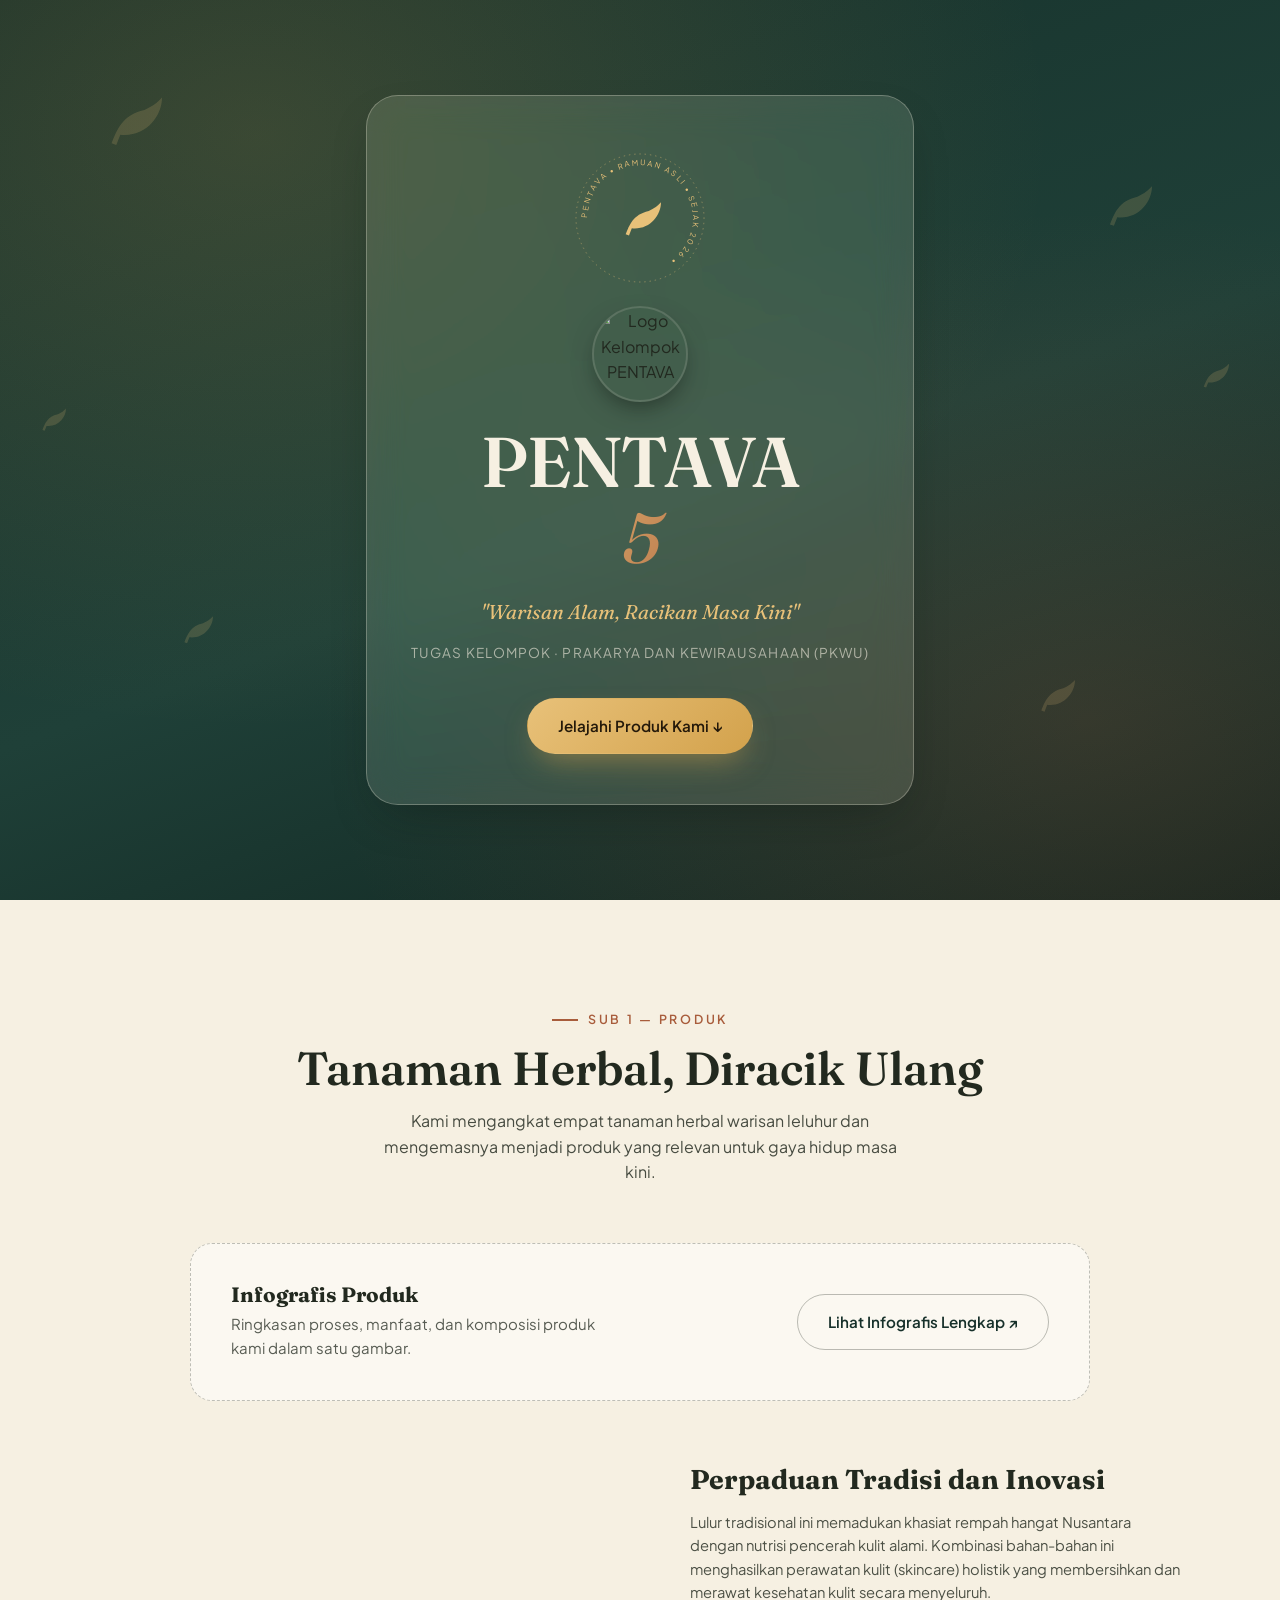
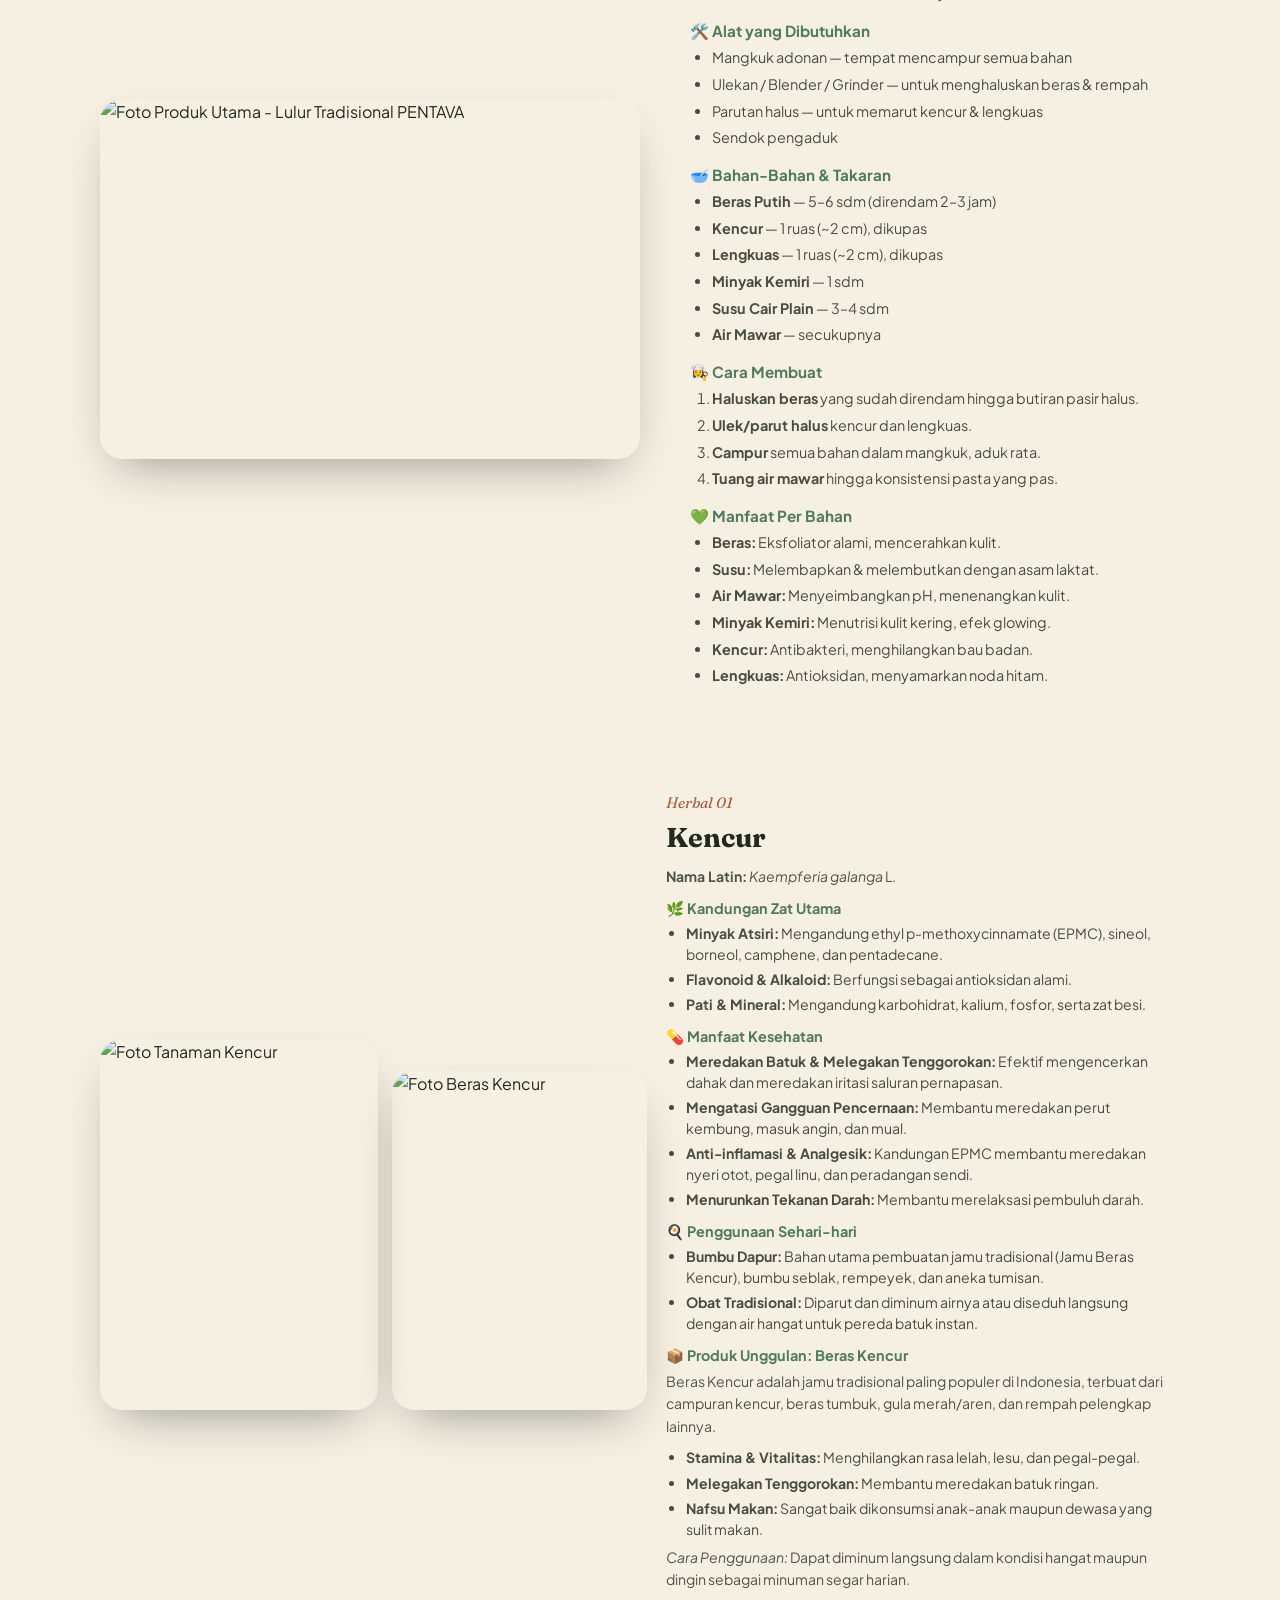
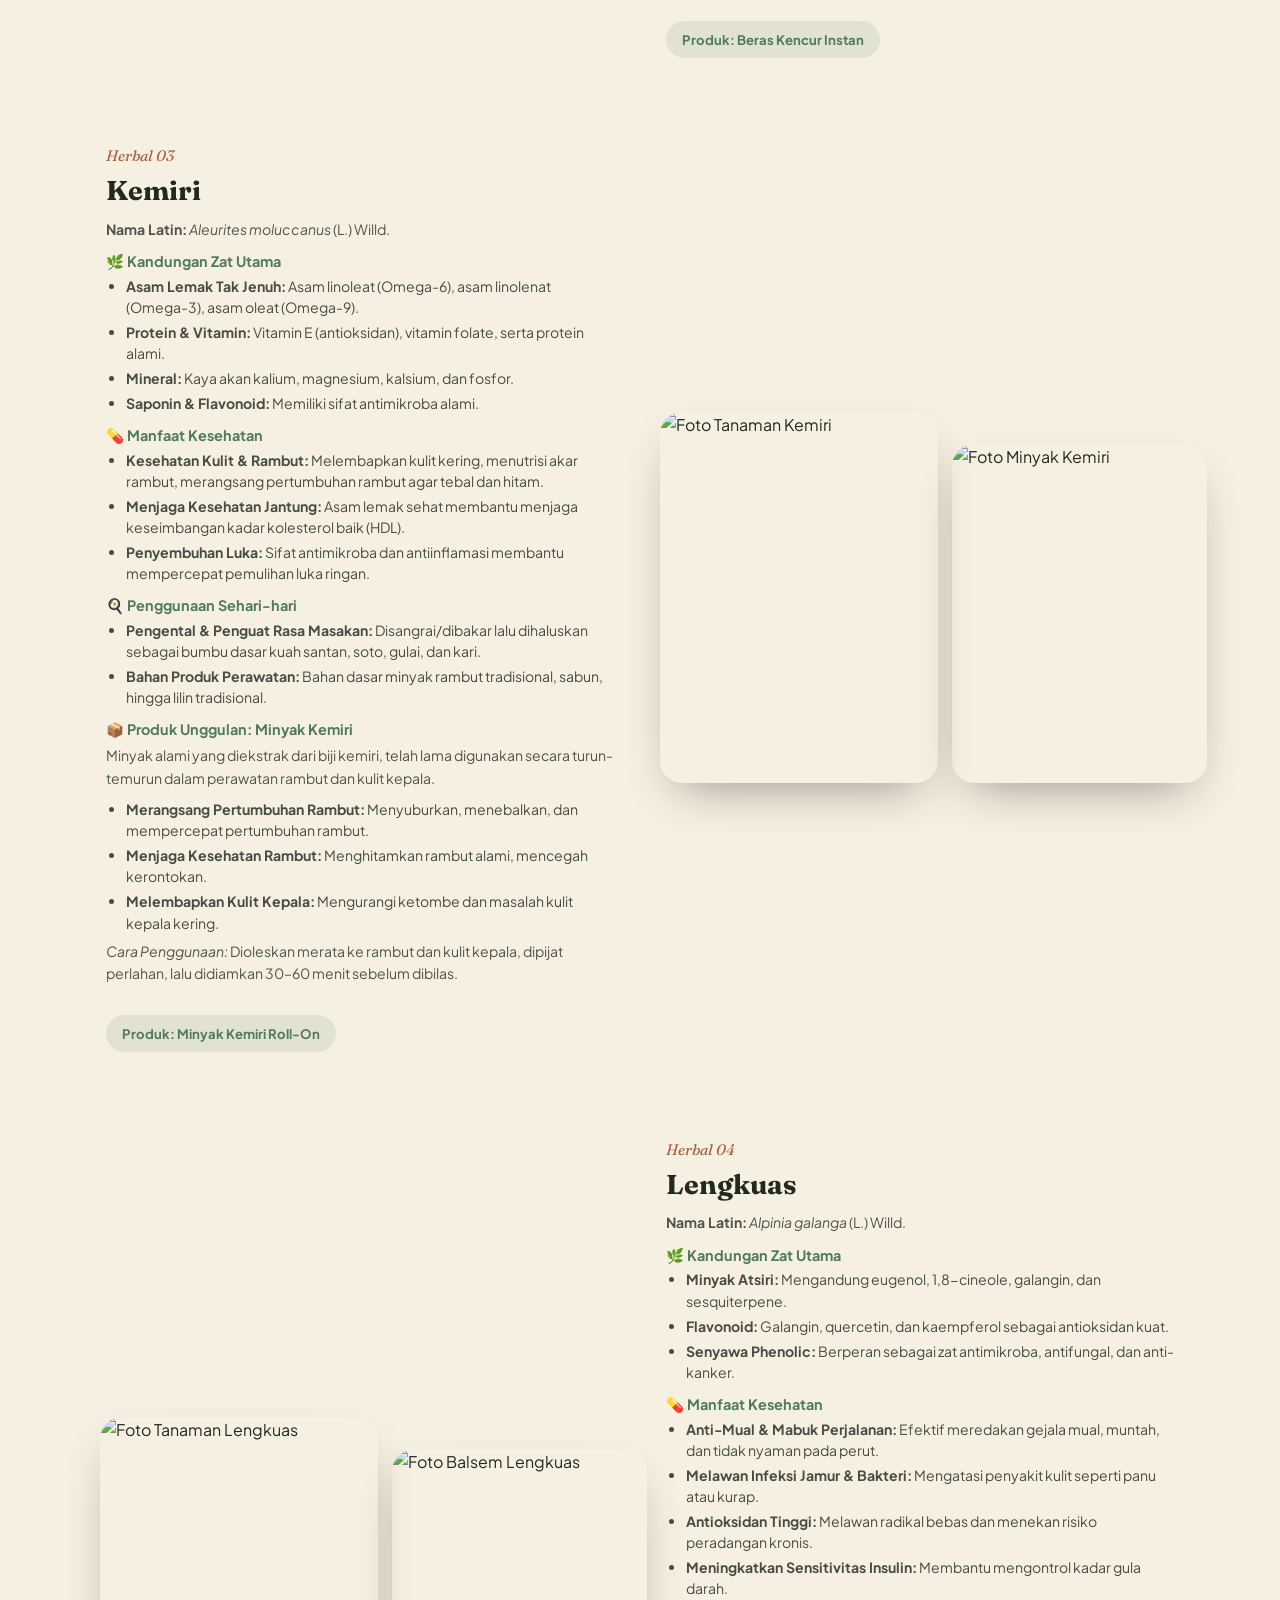
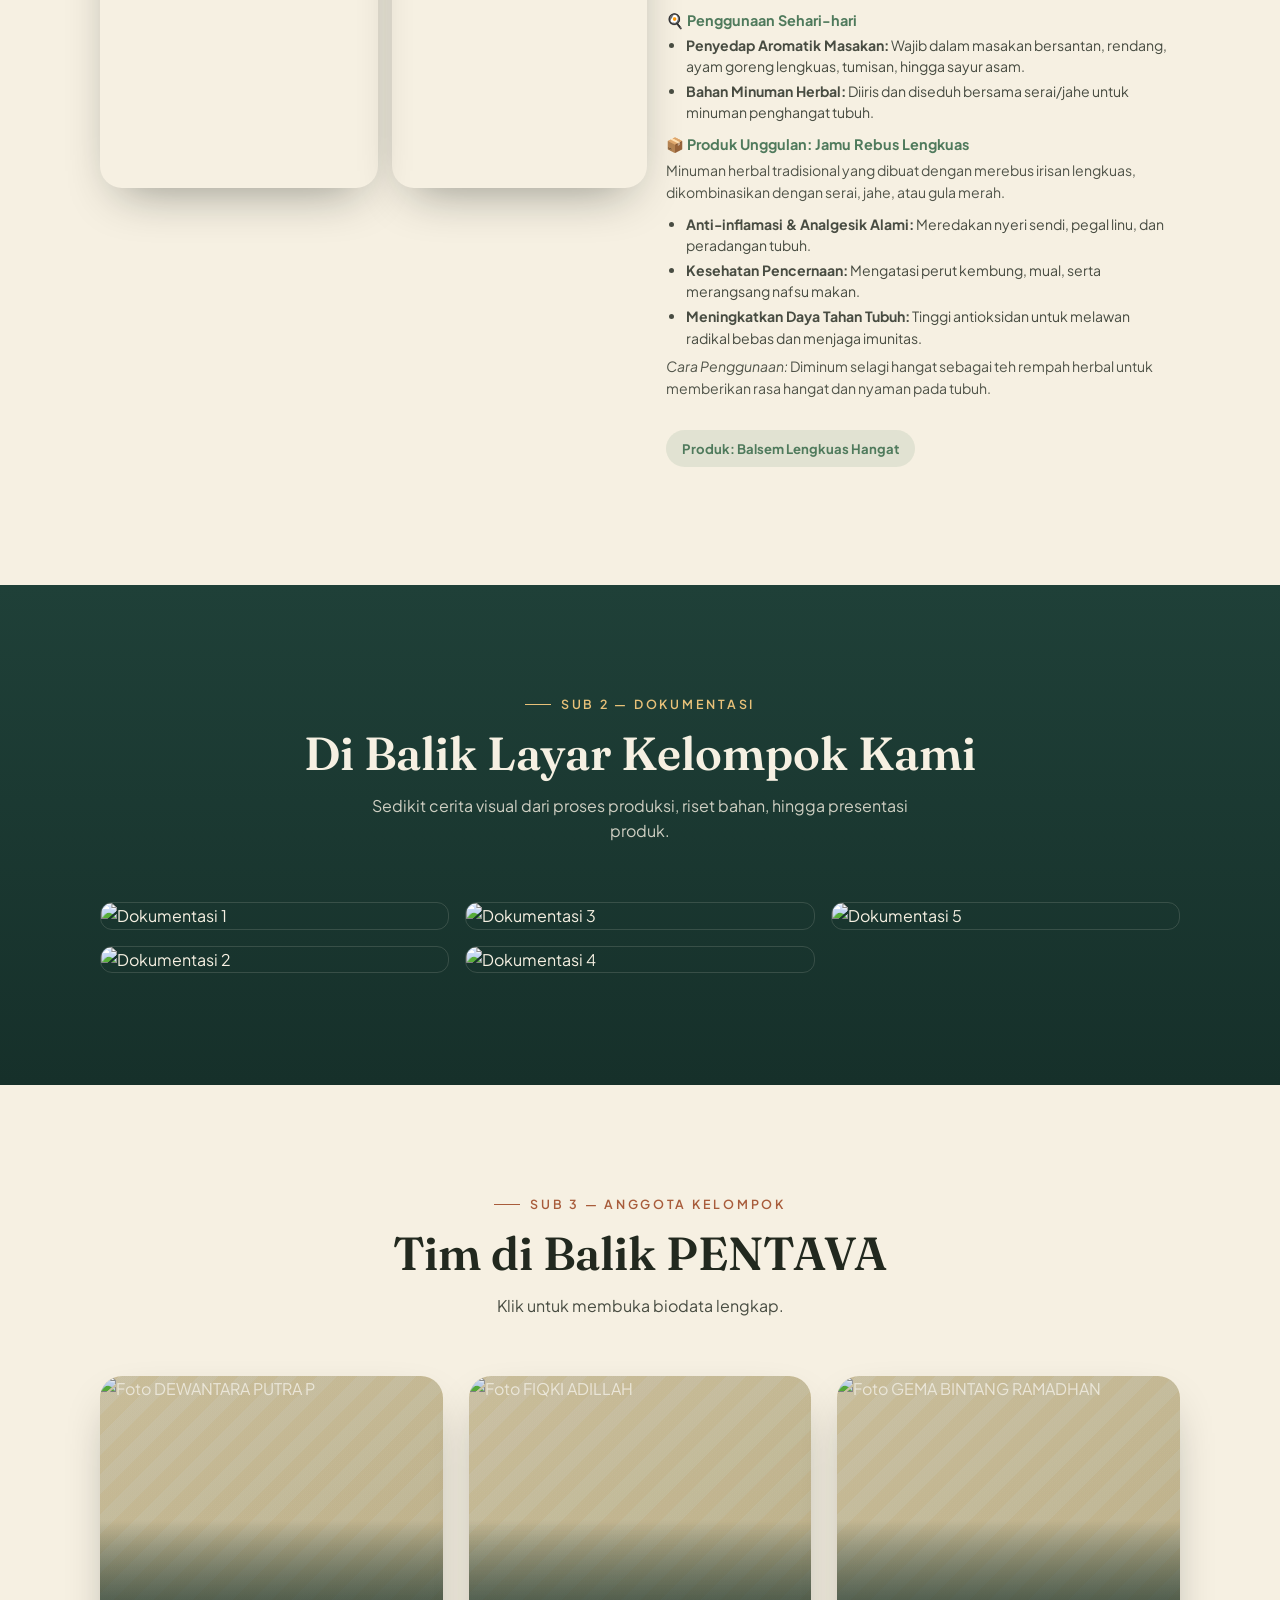
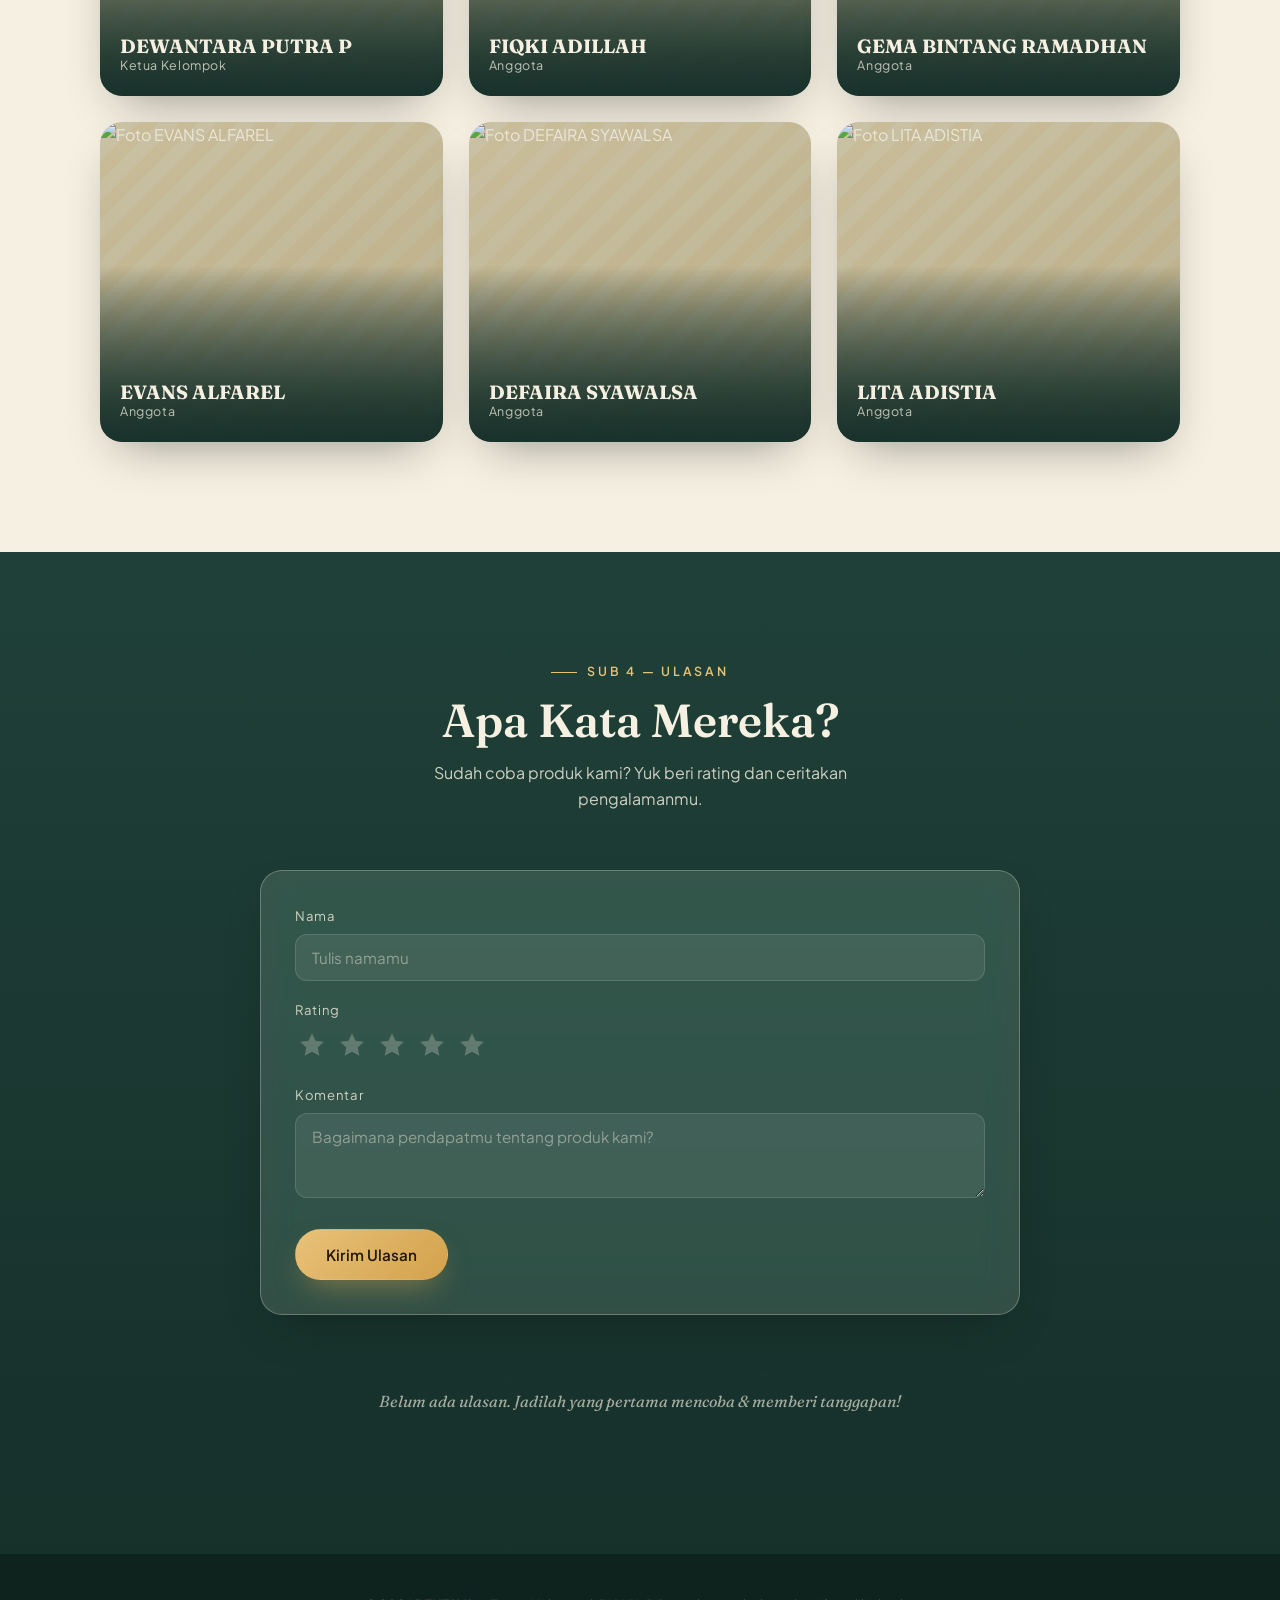
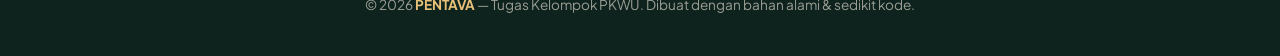
==== commit c84ece01: "doene" ====
--- a/index.html
+++ b/index.html
@@ -3,7 +3,7 @@
 <head>
 <meta charset="UTF-8" />
 <meta name="viewport" content="width=device-width, initial-scale=1.0" />
-<title>Akar Nusantara — Warisan Alam, Racikan Masa Kini</title>
+<title>PENTAVA — Warisan Alam, Racikan Masa Kini</title>
 <meta name="description" content="Landing page tugas kelompok PKWU — produk olahan tanaman herbal Nusantara." />
 
 <link rel="preconnect" href="https://fonts.googleapis.com">
@@ -35,7 +35,7 @@
         <circle cx="100" cy="100" r="97" fill="none" stroke="rgba(232,193,121,0.45)" stroke-width="1.4" stroke-dasharray="1 7" stroke-linecap="round"/>
         <text font-size="11.5" letter-spacing="3" fill="#e8c179" font-family="'Plus Jakarta Sans', sans-serif">
           <textPath href="#lingkaranTeks">
-            AKAR NUSANTARA • RAMUAN ASLI • SEJAK 2026 •
+            PENTAVA • RAMUAN ASLI • SEJAK 2026 •
           </textPath>
         </text>
       </svg>
@@ -45,9 +45,9 @@
     </div>
 
     <!-- Ganti src di bawah dengan logo kelompok kalian -->
-    <img class="hero__logo" src="https://images.unsplash.com/photo-1600180758890-6b94519a8ba6?w=200&h=200&fit=crop" alt="Logo Kelompok Akar Nusantara">
-
-    <h1 class="hero__title">AKAR<span>Nusantara</span></h1>
+    <img class="hero__logo" src="https://upload.wikimedia.org/wikipedia/id/thumb/7/7b/Hi-5_Indonesia_logo.png/250px-Hi-5_Indonesia_logo.png" alt="Logo Kelompok PENTAVA">
+
+    <h1 class="hero__title">PENTAVA<span>5</span></h1>
     <p class="hero__slogan">"Warisan Alam, Racikan Masa Kini"</p>
     <p class="hero__meta">Tugas Kelompok · Prakarya dan Kewirausahaan (PKWU)</p>
 
@@ -77,13 +77,7 @@
 
     <!-- Foto produk utama -->
     <div class="produk-utama">
-      <div class="placeholder-photo">
-        <!-- Ganti div ini dengan <img src="foto-produk-utama.jpg" alt="..."> -->
-        <div class="placeholder-photo__isi">
-          <svg viewBox="0 0 24 24"><path d="M4 5h3.2L9 3h6l1.8 2H20a1 1 0 011 1v13a1 1 0 01-1 1H4a1 1 0 01-1-1V6a1 1 0 011-1zm8 3a5 5 0 100 10 5 5 0 000-10z"/></svg>
-          <span>Foto Produk Utama</span>
-        </div>
-      </div>
+      <img class="produk-utama__foto" src="https://encrypted-tbn0.gstatic.com/images?q=tbn:ANd9GcQbIjFkScmfJKGrPSfdHhKWTw3l-j6uNpugh2KpLkgHIBooic6hEngtCSiT&s=10" alt="Foto Produk Utama - Lulur Tradisional PENTAVA">
       <div class="produk-utama__teks">
         <h3>Perpaduan Tradisi dan Inovasi</h3>
         <div class="produk-utama__info">
@@ -133,18 +127,8 @@
 
       <article class="herbal-item">
         <div class="herbal-item__media">
-          <div class="placeholder-photo">
-            <div class="placeholder-photo__isi">
-              <svg viewBox="0 0 24 24"><path d="M17 8C8 10 5.9 16.17 3.82 21.34l1.89.66l1.61-4.1C7.9 17.98 8.5 18 9 18c9.29 0 15-8 15-15c-2.5 2.5-3 3-7 5z"/></svg>
-              <span>Foto Tanaman Kencur</span>
-            </div>
-          </div>
-          <div class="placeholder-photo">
-            <div class="placeholder-photo__isi">
-              <svg viewBox="0 0 24 24"><path d="M4 5h3.2L9 3h6l1.8 2H20a1 1 0 011 1v13a1 1 0 01-1 1H4a1 1 0 01-1-1V6a1 1 0 011-1zm8 3a5 5 0 100 10 5 5 0 000-10z"/></svg>
-              <span>Foto Beras Kencur</span>
-            </div>
-          </div>
+          <img class="herbal-item__foto" src="https://files.catbox.moe/i32fr8.jpeg" alt="Foto Tanaman Kencur">
+          <img class="herbal-item__foto" src="https://files.catbox.moe/l2n0n9.webp" alt="Foto Beras Kencur">
         </div>
         <div class="herbal-item__text">
           <span class="herbal-item__nomor">Herbal 01</span>
@@ -188,18 +172,8 @@
 
       <article class="herbal-item">
         <div class="herbal-item__media">
-          <div class="placeholder-photo">
-            <div class="placeholder-photo__isi">
-              <svg viewBox="0 0 24 24"><path d="M17 8C8 10 5.9 16.17 3.82 21.34l1.89.66l1.61-4.1C7.9 17.98 8.5 18 9 18c9.29 0 15-8 15-15c-2.5 2.5-3 3-7 5z"/></svg>
-              <span>Foto Tanaman Kemiri</span>
-            </div>
-          </div>
-          <div class="placeholder-photo">
-            <div class="placeholder-photo__isi">
-              <svg viewBox="0 0 24 24"><path d="M4 5h3.2L9 3h6l1.8 2H20a1 1 0 011 1v13a1 1 0 01-1 1H4a1 1 0 01-1-1V6a1 1 0 011-1zm8 3a5 5 0 100 10 5 5 0 000-10z"/></svg>
-              <span>Foto Minyak Kemiri</span>
-            </div>
-          </div>
+          <img class="herbal-item__foto" src="https://files.catbox.moe/hn2mso.webp" alt="Foto Tanaman Kemiri">
+          <img class="herbal-item__foto" src="https://files.catbox.moe/slre43.jpeg" alt="Foto Minyak Kemiri">
         </div>
         <div class="herbal-item__text">
           <span class="herbal-item__nomor">Herbal 03</span>
@@ -243,18 +217,8 @@
 
       <article class="herbal-item">
         <div class="herbal-item__media">
-          <div class="placeholder-photo">
-            <div class="placeholder-photo__isi">
-              <svg viewBox="0 0 24 24"><path d="M17 8C8 10 5.9 16.17 3.82 21.34l1.89.66l1.61-4.1C7.9 17.98 8.5 18 9 18c9.29 0 15-8 15-15c-2.5 2.5-3 3-7 5z"/></svg>
-              <span>Foto Tanaman Lengkuas</span>
-            </div>
-          </div>
-          <div class="placeholder-photo">
-            <div class="placeholder-photo__isi">
-              <svg viewBox="0 0 24 24"><path d="M4 5h3.2L9 3h6l1.8 2H20a1 1 0 011 1v13a1 1 0 01-1 1H4a1 1 0 01-1-1V6a1 1 0 011-1zm8 3a5 5 0 100 10 5 5 0 000-10z"/></svg>
-              <span>Foto Balsem Lengkuas</span>
-            </div>
-          </div>
+          <img class="herbal-item__foto" src="https://files.catbox.moe/sbw7zd.webp" alt="Foto Tanaman Lengkuas">
+          <img class="herbal-item__foto" src="https://files.catbox.moe/pogjz6.webp" alt="Foto Balsem Lengkuas">
         </div>
         <div class="herbal-item__text">
           <span class="herbal-item__nomor">Herbal 04</span>
@@ -307,16 +271,12 @@
       <p>Sedikit cerita visual dari proses produksi, riset bahan, hingga presentasi produk.</p>
     </div>
 
-    <!-- Ganti setiap placeholder-photo dengan <img src="dokumentasi-1.jpg" alt="..."> -->
     <div class="galeri-masonry">
-      <div class="galeri-item"><div class="placeholder-photo"><div class="placeholder-photo__isi"><svg viewBox="0 0 24 24"><path d="M4 5h3.2L9 3h6l1.8 2H20a1 1 0 011 1v13a1 1 0 01-1 1H4a1 1 0 01-1-1V6a1 1 0 011-1zm8 3a5 5 0 100 10 5 5 0 000-10z"/></svg><span>Dokumentasi 1</span></div></div></div>
-      <div class="galeri-item"><div class="placeholder-photo"><div class="placeholder-photo__isi"><svg viewBox="0 0 24 24"><path d="M4 5h3.2L9 3h6l1.8 2H20a1 1 0 011 1v13a1 1 0 01-1 1H4a1 1 0 01-1-1V6a1 1 0 011-1zm8 3a5 5 0 100 10 5 5 0 000-10z"/></svg><span>Dokumentasi 2</span></div></div></div>
-      <div class="galeri-item"><div class="placeholder-photo"><div class="placeholder-photo__isi"><svg viewBox="0 0 24 24"><path d="M4 5h3.2L9 3h6l1.8 2H20a1 1 0 011 1v13a1 1 0 01-1 1H4a1 1 0 01-1-1V6a1 1 0 011-1zm8 3a5 5 0 100 10 5 5 0 000-10z"/></svg><span>Dokumentasi 3</span></div></div></div>
-      <div class="galeri-item"><div class="placeholder-photo"><div class="placeholder-photo__isi"><svg viewBox="0 0 24 24"><path d="M4 5h3.2L9 3h6l1.8 2H20a1 1 0 011 1v13a1 1 0 01-1 1H4a1 1 0 01-1-1V6a1 1 0 011-1zm8 3a5 5 0 100 10 5 5 0 000-10z"/></svg><span>Dokumentasi 4</span></div></div></div>
-      <div class="galeri-item"><div class="placeholder-photo"><div class="placeholder-photo__isi"><svg viewBox="0 0 24 24"><path d="M4 5h3.2L9 3h6l1.8 2H20a1 1 0 011 1v13a1 1 0 01-1 1H4a1 1 0 01-1-1V6a1 1 0 011-1zm8 3a5 5 0 100 10 5 5 0 000-10z"/></svg><span>Dokumentasi 5</span></div></div></div>
-      <div class="galeri-item"><div class="placeholder-photo"><div class="placeholder-photo__isi"><svg viewBox="0 0 24 24"><path d="M4 5h3.2L9 3h6l1.8 2H20a1 1 0 011 1v13a1 1 0 01-1 1H4a1 1 0 01-1-1V6a1 1 0 011-1zm8 3a5 5 0 100 10 5 5 0 000-10z"/></svg><span>Dokumentasi 6</span></div></div></div>
-      <div class="galeri-item"><div class="placeholder-photo"><div class="placeholder-photo__isi"><svg viewBox="0 0 24 24"><path d="M4 5h3.2L9 3h6l1.8 2H20a1 1 0 011 1v13a1 1 0 01-1 1H4a1 1 0 01-1-1V6a1 1 0 011-1zm8 3a5 5 0 100 10 5 5 0 000-10z"/></svg><span>Dokumentasi 7</span></div></div></div>
-      <div class="galeri-item"><div class="placeholder-photo"><div class="placeholder-photo__isi"><svg viewBox="0 0 24 24"><path d="M4 5h3.2L9 3h6l1.8 2H20a1 1 0 011 1v13a1 1 0 01-1 1H4a1 1 0 01-1-1V6a1 1 0 011-1zm8 3a5 5 0 100 10 5 5 0 000-10z"/></svg><span>Dokumentasi 8</span></div></div></div>
+      <div class="galeri-item"><img src="https://files.catbox.moe/apzu5e.jpeg" alt="Dokumentasi 1" loading="lazy"></div>
+      <div class="galeri-item"><img src="https://files.catbox.moe/afele2.jpeg" alt="Dokumentasi 2" loading="lazy"></div>
+      <div class="galeri-item"><img src="https://files.catbox.moe/kfxsc7.jpeg" alt="Dokumentasi 3" loading="lazy"></div>
+      <div class="galeri-item"><img src="https://files.catbox.moe/j9qihg.jpeg" alt="Dokumentasi 4" loading="lazy"></div>
+      <div class="galeri-item"><img src="https://files.catbox.moe/z6mtlo.jpeg" alt="Dokumentasi 5" loading="lazy"></div>
     </div>
   </section>
 
@@ -324,65 +284,67 @@
   <section id="anggota" class="section section--cream">
     <div class="section__head">
       <span class="eyebrow">Sub 3 — Anggota Kelompok</span>
-      <h2>Tim di Balik Akar Nusantara</h2>
-      <p>Arahkan kursor (atau sentuh di HP) ke tiap kartu untuk melihat peran masing-masing anggota. Klik untuk membuka biodata lengkap.</p>
+      <h2>Tim di Balik PENTAVA</h2>
+      <p>Klik untuk membuka biodata lengkap.</p>
     </div>
 
     <div class="anggota-grid">
 
-      <!-- Anggota 1 — contoh biodata lengkap tersedia di anggota1.html -->
+      <!-- Anggota 1 -->
       <a class="flip-card" href="anggota1.html" target="_blank" rel="noopener">
         <div class="flip-card__inner">
           <div class="flip-card__front">
-            <span class="placeholder-icon"><svg viewBox="0 0 24 24"><path d="M12 12c2.7 0 8 1.34 8 4v2H4v-2c0-2.66 5.3-4 8-4zm0-2a4 4 0 110-8 4 4 0 010 8z"/></svg></span>
-            <h3>Nama Anggota 1</h3>
+            <img class="flip-card__foto" src="https://files.catbox.moe/qc332x.jpeg" alt="Foto DEWANTARA PUTRA P">
+            <h3>DEWANTARA PUTRA P</h3>
             <span>Ketua Kelompok</span>
           </div>
           <div class="flip-card__back">
-            <p>Bertanggung jawab mengoordinasikan tim, menyusun proposal usaha, dan riset bahan baku herbal.</p>
-            <span class="lihat">Lihat Biodata →</span>
-          </div>
-        </div>
-      </a>
-
-      <!-- Anggota 2–4: duplikasi anggota1.html menjadi anggota2.html, dst. lalu ganti href di bawah -->
+            <p>Koordinasi tim &amp; membantu membuat infografis.</p>
+            <span class="lihat">Lihat Biodata →</span>
+          </div>
+        </div>
+      </a>
+
+      <!-- Anggota 2 -->
       <a class="flip-card" href="anggota2.html" target="_blank" rel="noopener">
         <div class="flip-card__inner">
           <div class="flip-card__front">
-            <span class="placeholder-icon"><svg viewBox="0 0 24 24"><path d="M12 12c2.7 0 8 1.34 8 4v2H4v-2c0-2.66 5.3-4 8-4zm0-2a4 4 0 110-8 4 4 0 010 8z"/></svg></span>
-            <h3>Nama Anggota 2</h3>
-            <span>Produksi</span>
-          </div>
-          <div class="flip-card__back">
-            <p>Mengurus proses pengolahan tanaman herbal menjadi produk jadi, mulai dari racikan hingga pengemasan.</p>
-            <span class="lihat">Lihat Biodata →</span>
-          </div>
-        </div>
-      </a>
-
+            <img class="flip-card__foto" src="https://files.catbox.moe/289tzn.jpeg" alt="Foto FIQKI ADILLAH">
+            <h3>FIQKI ADILLAH</h3>
+            <span>Anggota</span>
+          </div>
+          <div class="flip-card__back">
+            <p>Membantu bikin produk herbal.</p>
+            <span class="lihat">Lihat Biodata →</span>
+          </div>
+        </div>
+      </a>
+
+      <!-- Anggota 3 -->
       <a class="flip-card" href="anggota3.html" target="_blank" rel="noopener">
         <div class="flip-card__inner">
           <div class="flip-card__front">
-            <span class="placeholder-icon"><svg viewBox="0 0 24 24"><path d="M12 12c2.7 0 8 1.34 8 4v2H4v-2c0-2.66 5.3-4 8-4zm0-2a4 4 0 110-8 4 4 0 010 8z"/></svg></span>
-            <h3>Nama Anggota 3</h3>
-            <span>Pemasaran</span>
-          </div>
-          <div class="flip-card__back">
-            <p>Menyusun strategi promosi, mengelola media sosial, dan merancang tampilan kemasan produk.</p>
-            <span class="lihat">Lihat Biodata →</span>
-          </div>
-        </div>
-      </a>
-
+            <img class="flip-card__foto" src="https://files.catbox.moe/2884xt.jpeg" alt="Foto GEMA BINTANG RAMADHAN">
+            <h3>GEMA BINTANG RAMADHAN</h3>
+            <span>Anggota</span>
+          </div>
+          <div class="flip-card__back">
+            <p>Membantu membuat website PKWU.</p>
+            <span class="lihat">Lihat Biodata →</span>
+          </div>
+        </div>
+      </a>
+
+      <!-- Anggota 4 -->
       <a class="flip-card" href="anggota4.html" target="_blank" rel="noopener">
         <div class="flip-card__inner">
           <div class="flip-card__front">
-            <span class="placeholder-icon"><svg viewBox="0 0 24 24"><path d="M12 12c2.7 0 8 1.34 8 4v2H4v-2c0-2.66 5.3-4 8-4zm0-2a4 4 0 110-8 4 4 0 010 8z"/></svg></span>
-            <h3>Nama Anggota 4</h3>
-            <span>Keuangan</span>
-          </div>
-          <div class="flip-card__back">
-            <p>Mencatat modal, harga jual, dan laporan keuangan sederhana selama proyek berjalan.</p>
+            <img class="flip-card__foto" src="https://files.catbox.moe/yi2qfd.jpeg" alt="Foto EVANS ALFAREL">
+            <h3>EVANS ALFAREL</h3>
+            <span>Anggota</span>
+          </div>
+          <div class="flip-card__back">
+            <p>Membantu membeli bahan-bahan.</p>
             <span class="lihat">Lihat Biodata →</span>
           </div>
         </div>
@@ -392,12 +354,12 @@
       <a class="flip-card" href="anggota5.html" target="_blank" rel="noopener">
         <div class="flip-card__inner">
           <div class="flip-card__front">
-            <span class="placeholder-icon"><svg viewBox="0 0 24 24"><path d="M12 12c2.7 0 8 1.34 8 4v2H4v-2c0-2.66 5.3-4 8-4zm0-2a4 4 0 110-8 4 4 0 010 8z"/></svg></span>
-            <h3>Nama Anggota 5</h3>
-            <span>Desain Grafis</span>
-          </div>
-          <div class="flip-card__back">
-            <p>Merancang kemasan produk, konten media sosial, dan materi promosi visual kelompok.</p>
+            <img class="flip-card__foto" src="https://files.catbox.moe/3wrt7z.jpeg" alt="Foto DEFAIRA SYAWALSA">
+            <h3>DEFAIRA SYAWALSA</h3>
+            <span>Anggota</span>
+          </div>
+          <div class="flip-card__back">
+            <p>Membuat konsep, mencari informasi dan data, membantu beli produk tanaman herbal.</p>
             <span class="lihat">Lihat Biodata →</span>
           </div>
         </div>
@@ -407,12 +369,12 @@
       <a class="flip-card" href="anggota6.html" target="_blank" rel="noopener">
         <div class="flip-card__inner">
           <div class="flip-card__front">
-            <span class="placeholder-icon"><svg viewBox="0 0 24 24"><path d="M12 12c2.7 0 8 1.34 8 4v2H4v-2c0-2.66 5.3-4 8-4zm0-2a4 4 0 110-8 4 4 0 010 8z"/></svg></span>
-            <h3>Nama Anggota 6</h3>
-            <span>Dokumentasi</span>
-          </div>
-          <div class="flip-card__back">
-            <p>Mendokumentasikan proses produksi dan menyusun materi presentasi kelompok.</p>
+            <img class="flip-card__foto" src="https://files.catbox.moe/sjn3dk.jpeg" alt="Foto LITA ADISTIA">
+            <h3>LITA ADISTIA</h3>
+            <span>Anggota</span>
+          </div>
+          <div class="flip-card__back">
+            <p>Membeli semua bahan yang diperlukan.</p>
             <span class="lihat">Lihat Biodata →</span>
           </div>
         </div>
@@ -456,7 +418,7 @@
 </main>
 
 <footer class="footer">
-  <p>© 2026 <strong>Akar Nusantara</strong> — Tugas Kelompok PKWU. Dibuat dengan bahan alami &amp; sedikit kode.</p>
+  <p>© 2026 <strong>PENTAVA</strong> — Tugas Kelompok PKWU. Dibuat dengan bahan alami &amp; sedikit kode.</p>
 </footer>
 
 <script src="script.js"></script>
--- a/style.css
+++ b/style.css
@@ -1,5 +1,5 @@
 /* ============================================================
-   AKAR NUSANTARA — Landing Page PKWU
+   PENTAVA — Landing Page PKWU
    Token sistem desain: hijau botani + emas kunyit + krem parchment
    ============================================================ */
 
@@ -293,6 +293,16 @@
   gap: 50px;
   align-items: center;
 }
+.produk-utama__foto{
+  width: 100%;
+  border-radius: var(--radius);
+  aspect-ratio: 3/2;
+  object-fit: cover;
+  box-shadow: var(--bayangan);
+  transition: transform var(--transisi);
+}
+.produk-utama__foto:hover{ transform: scale(1.015); }
+
 .produk-utama__teks h3{ font-size: 1.7rem; margin-bottom: 16px; }
 .produk-utama__teks p{ opacity: 0.8; }
 .produk-utama__teks p + p{ margin-top: 12px; }
@@ -325,25 +335,6 @@
   margin-bottom: 8px;
 }
 
-.placeholder-photo{
-  position: relative;
-  border-radius: var(--radius);
-  overflow: hidden;
-  aspect-ratio: 4 / 3;
-  display: flex;
-  align-items: center;
-  justify-content: center;
-  background:
-    repeating-linear-gradient(135deg, rgba(79,122,92,0.14) 0 14px, rgba(79,122,92,0.05) 14px 28px),
-    linear-gradient(160deg, #dfd5b8, #cbbf9c);
-  border: 1px solid rgba(34,41,31,0.15);
-  color: var(--hijau-tua);
-  text-align: center;
-}
-.placeholder-photo__isi{ padding: 20px; }
-.placeholder-photo__isi svg{ width: 34px; height: 34px; margin: 0 auto 10px; fill: var(--hijau-tua); opacity: 0.6; }
-.placeholder-photo__isi span{ display: block; font-size: 0.82rem; font-weight: 600; opacity: 0.65; }
-
 .herbal-list{
   max-width: 1080px;
   margin: 0 auto;
@@ -366,8 +357,19 @@
   grid-template-columns: 1.1fr 0.9fr;
   gap: 14px;
 }
-.herbal-item__media .placeholder-photo:first-child{ aspect-ratio: 3/4; }
-.herbal-item__media .placeholder-photo:last-child{ aspect-ratio: 3/4; margin-top: 32px; }
+.herbal-item__foto{
+  width: 100%;
+  border-radius: var(--radius);
+  aspect-ratio: 3/4;
+  object-fit: cover;
+  box-shadow: var(--bayangan);
+  transition: transform var(--transisi), box-shadow var(--transisi);
+}
+.herbal-item__foto:last-child{ margin-top: 32px; }
+.herbal-item__foto:hover{
+  transform: scale(1.02);
+  box-shadow: 0 20px 50px -16px rgba(22,48,42,0.5);
+}
 
 .herbal-item__text{
   padding: 8px 6px;
@@ -427,11 +429,11 @@
   max-width: 1080px;
   margin: 0 auto;
   column-count: 3;
-  column-gap: 18px;
+  column-gap: 16px;
 }
 .galeri-item{
   break-inside: avoid;
-  margin-bottom: 18px;
+  margin-bottom: 16px;
   border-radius: var(--radius-sm);
   overflow: hidden;
   position: relative;
@@ -439,27 +441,25 @@
   transition: transform var(--transisi);
 }
 .galeri-item:hover{ transform: translateY(-6px); }
-.galeri-item .placeholder-photo{
-  border-radius: 0;
-  border: none;
-  background:
-    repeating-linear-gradient(135deg, rgba(211,162,76,0.14) 0 14px, rgba(211,162,76,0.04) 14px 28px),
-    linear-gradient(160deg, #24493e, #16302a);
-  color: var(--krem);
-}
-.galeri-item .placeholder-photo__isi svg{ fill: var(--emas-terang); }
-.galeri-item .placeholder-photo__isi span{ color: var(--emas-terang); opacity: 0.8; }
-.galeri-item:nth-child(1) .placeholder-photo{ aspect-ratio: 3/4; }
-.galeri-item:nth-child(2) .placeholder-photo{ aspect-ratio: 1/1; }
-.galeri-item:nth-child(3) .placeholder-photo{ aspect-ratio: 4/5; }
-.galeri-item:nth-child(4) .placeholder-photo{ aspect-ratio: 3/4; }
-.galeri-item:nth-child(5) .placeholder-photo{ aspect-ratio: 1/1; }
-.galeri-item:nth-child(6) .placeholder-photo{ aspect-ratio: 4/5; }
-.galeri-item:nth-child(7) .placeholder-photo{ aspect-ratio: 3/4; }
-.galeri-item:nth-child(8) .placeholder-photo{ aspect-ratio: 1/1; }
-
-@media (max-width: 780px){ .galeri-masonry{ column-count: 2; } }
-@media (max-width: 480px){ .galeri-masonry{ column-count: 1; } }
+.galeri-item img{
+  width: 100%;
+  display: block;
+  object-fit: cover;
+  transition: transform 600ms ease;
+}
+.galeri-item:hover img{ transform: scale(1.06); }
+
+/* Control image heights so landscape photos don't dominate */
+.galeri-item img{ max-height: 320px; }
+
+@media (max-width: 780px){
+  .galeri-masonry{ column-count: 2; }
+  .galeri-item img{ max-height: 260px; }
+}
+@media (max-width: 480px){
+  .galeri-masonry{ column-count: 1; }
+  .galeri-item img{ max-height: 240px; }
+}
 
 /* ===================== ANGGOTA (flip card) ===================== */
 .anggota-grid{
@@ -503,9 +503,27 @@
   padding: 20px;
   color: var(--krem);
 }
-.flip-card__front .placeholder-icon svg{ width: 34px; height: 34px; fill: var(--hijau-tua); opacity: 0.45; }
-.flip-card__front h3{ font-size: 1.2rem; margin-top: auto; }
-.flip-card__front span{ font-size: 0.78rem; opacity: 0.75; letter-spacing: 0.05em; }
+.flip-card__front::before{
+  content: "";
+  position: absolute;
+  inset: 0;
+  z-index: 1;
+  background: linear-gradient(0deg, rgba(22,48,42,0.88), rgba(22,48,42,0.05) 55%);
+  border-radius: var(--radius);
+}
+.flip-card__front .flip-card__foto{
+  position: absolute;
+  inset: 0;
+  width: 100%;
+  height: 100%;
+  object-fit: cover;
+  border-radius: var(--radius);
+  z-index: 0;
+  transition: transform 600ms ease;
+}
+.flip-card:hover .flip-card__front .flip-card__foto{ transform: scale(1.05); }
+.flip-card__front h3{ position: relative; z-index: 2; font-size: 1.2rem; margin-top: auto; }
+.flip-card__front span{ position: relative; z-index: 2; font-size: 0.78rem; opacity: 0.75; letter-spacing: 0.05em; }
 
 .flip-card__back{
   background: linear-gradient(160deg, var(--hijau-tua-2), var(--hijau-tua));
@@ -673,6 +691,8 @@
   margin: 0 auto 22px;
   border: 4px solid var(--emas-terang);
   overflow: hidden;
+  object-fit: cover;
+  display: block;
 }
 .biodata__header h1{ font-size: 2.1rem; }
 .biodata__header p{ margin-top: 8px; color: var(--emas-terang); font-family: var(--font-display); font-style: italic; }
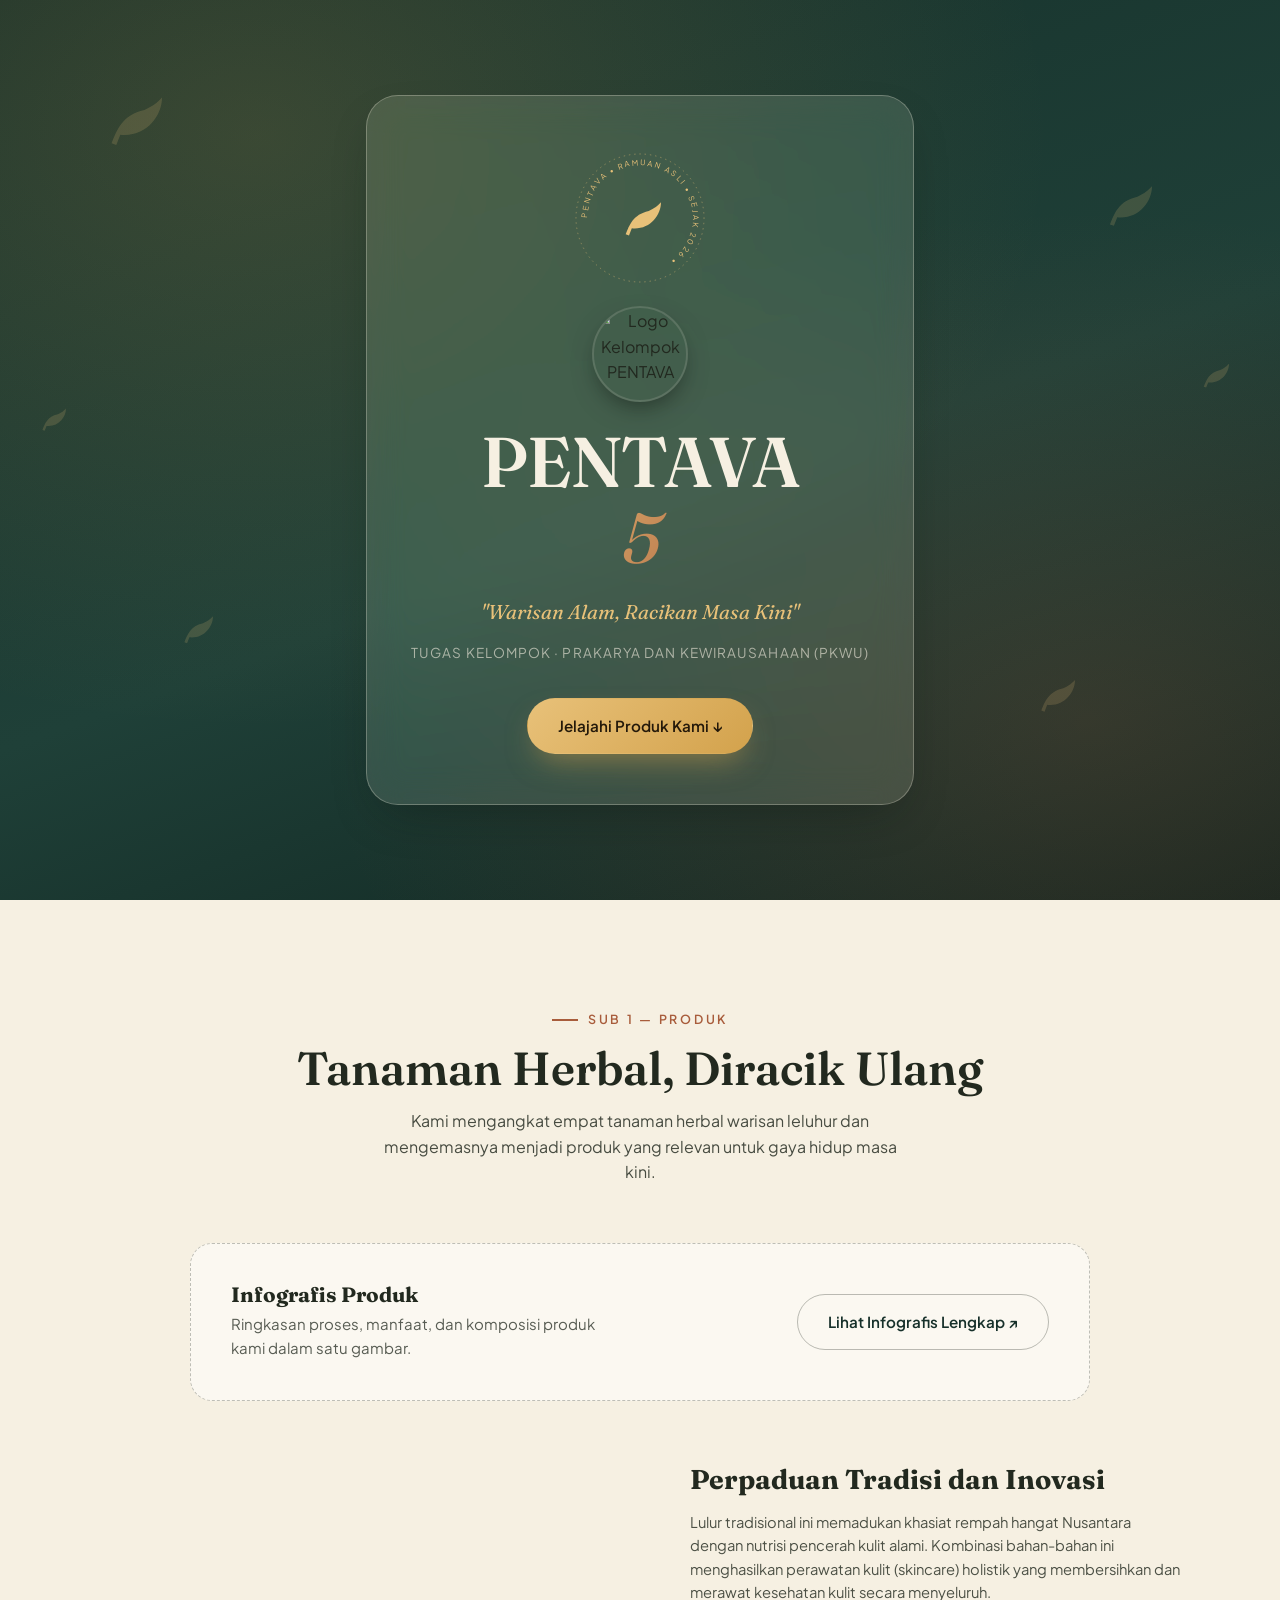
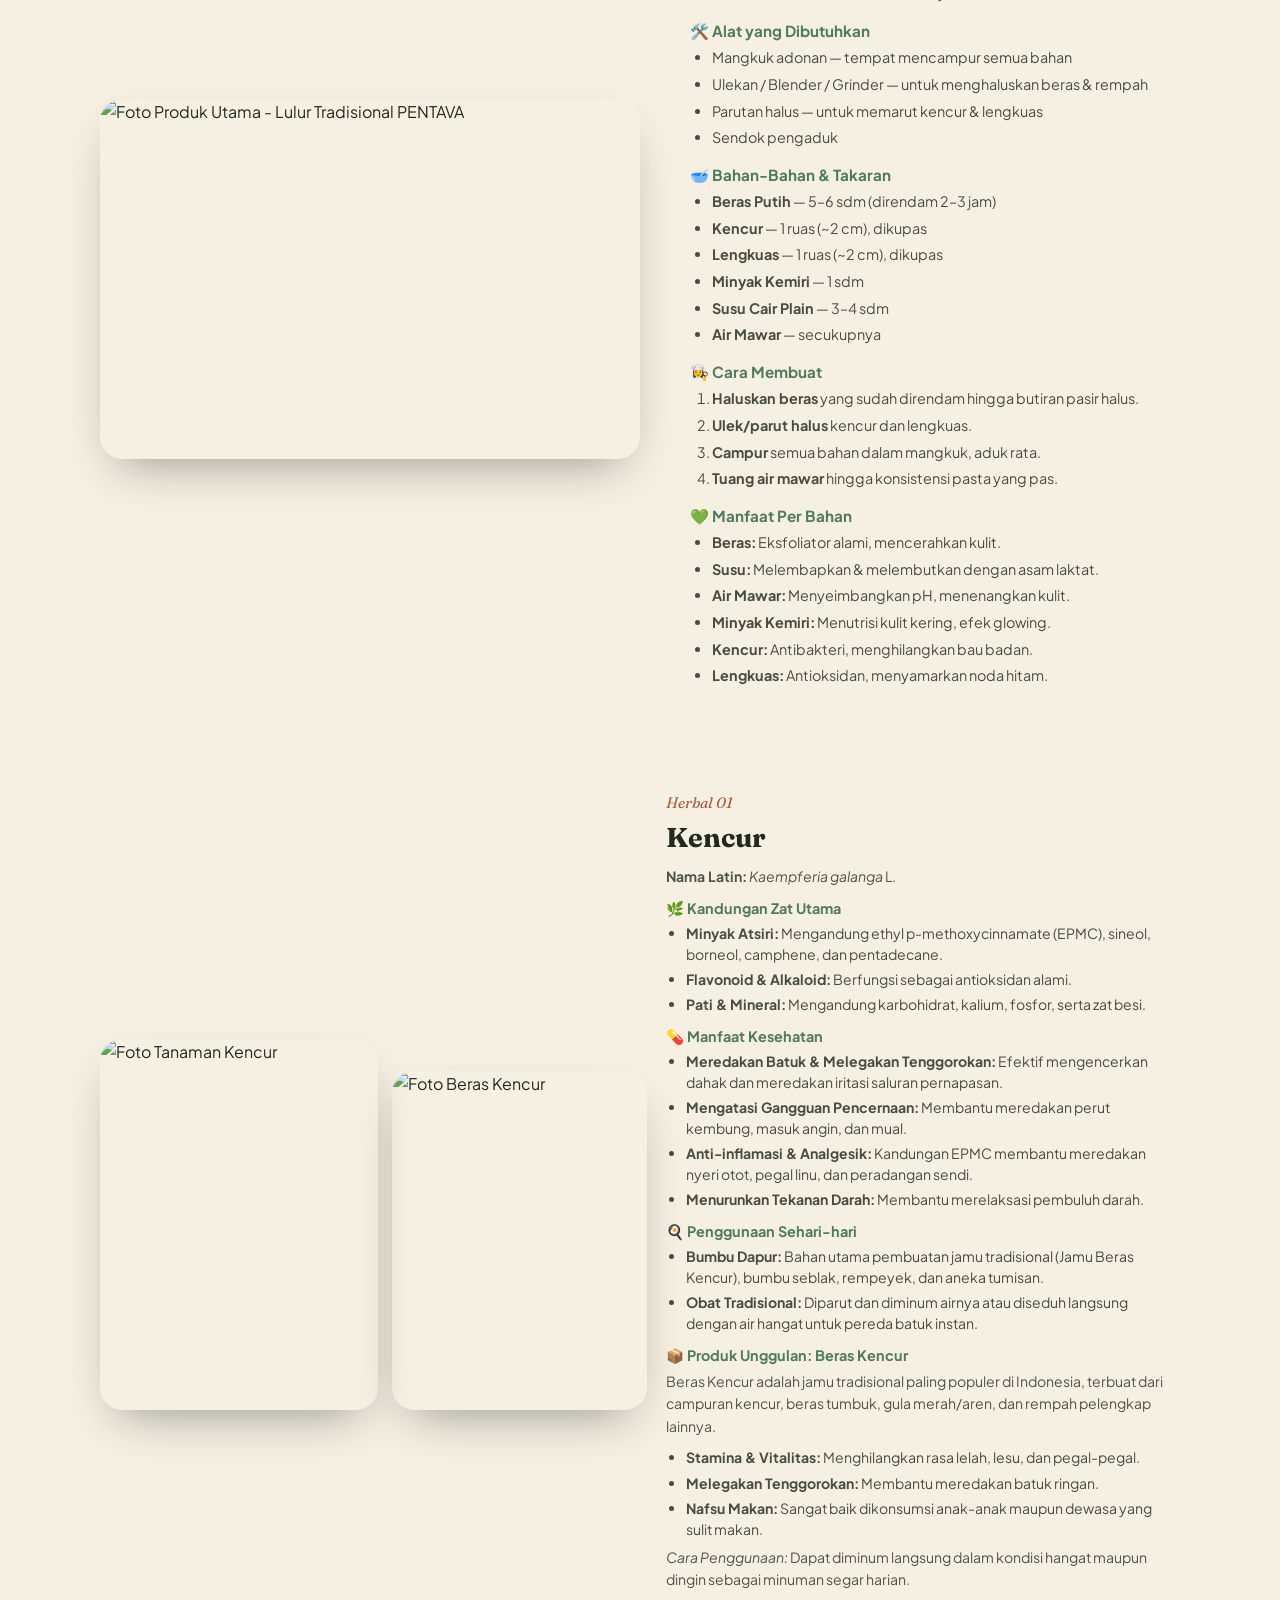
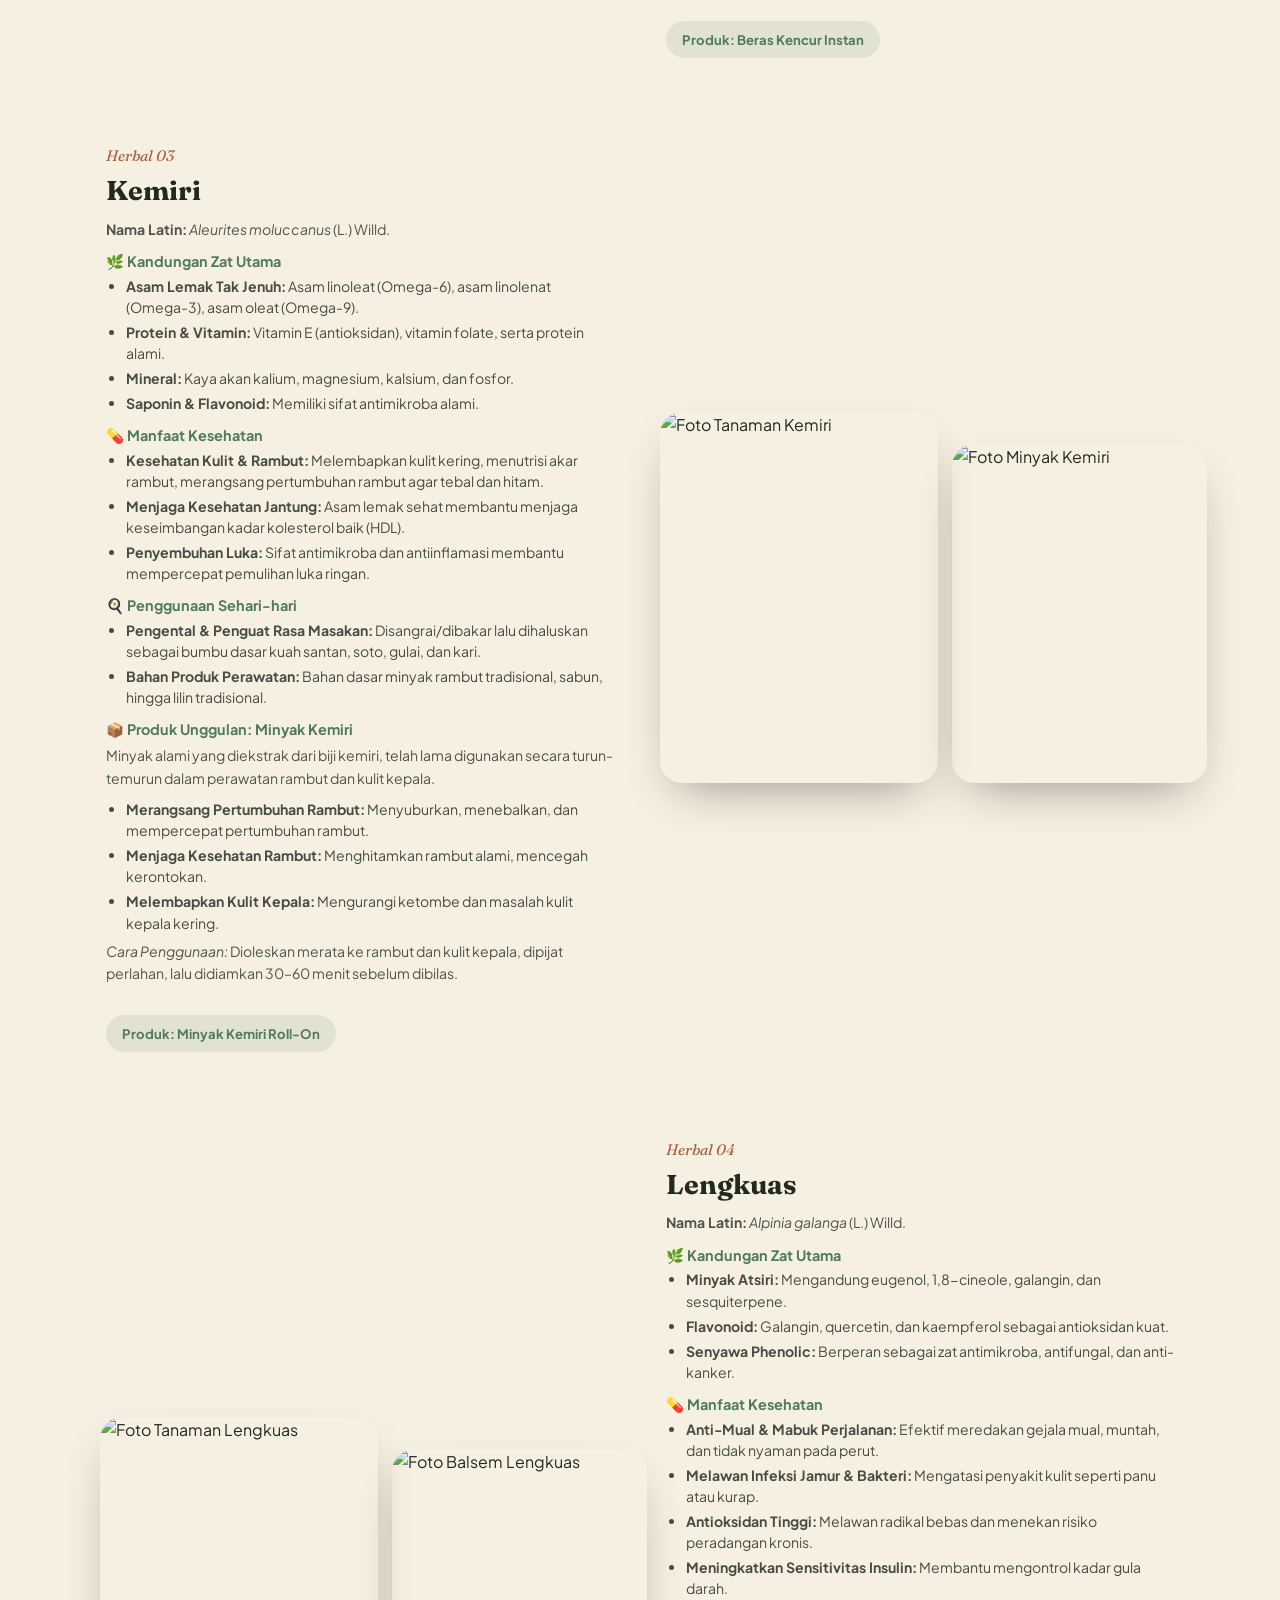
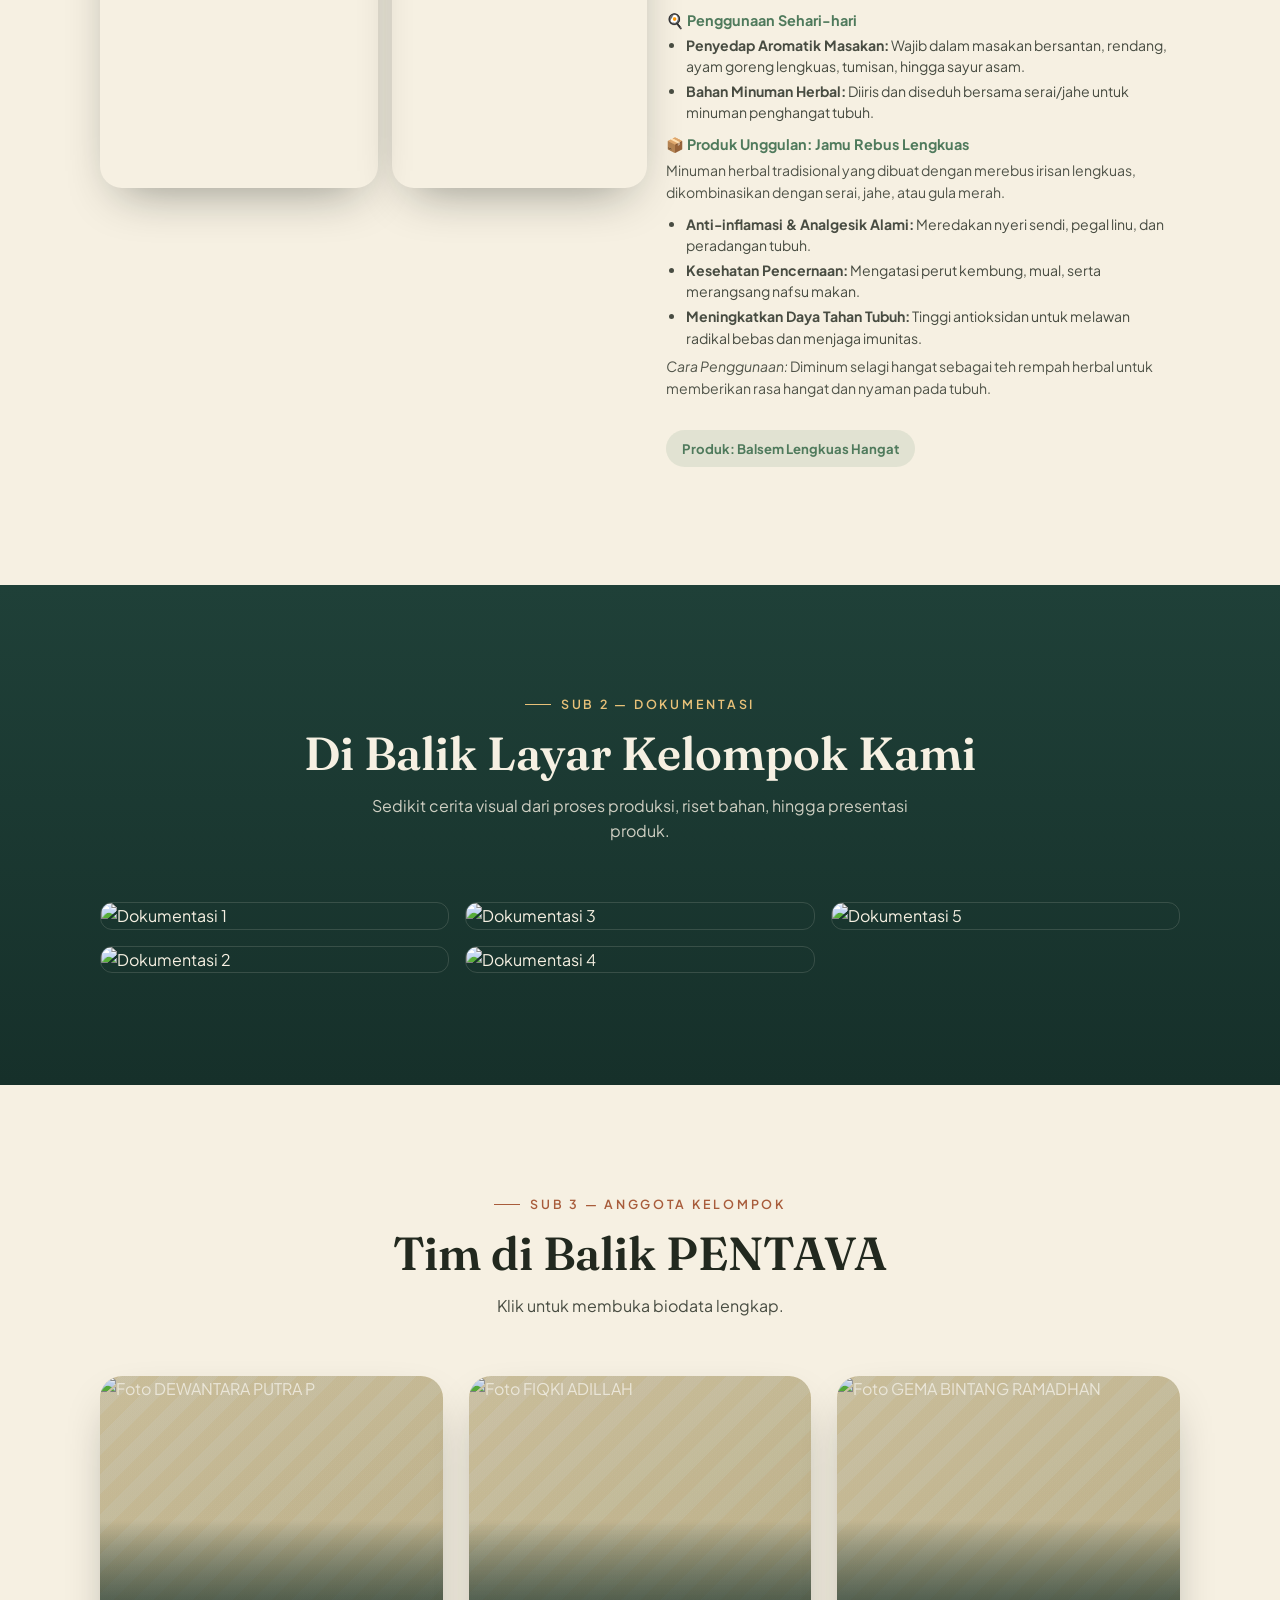
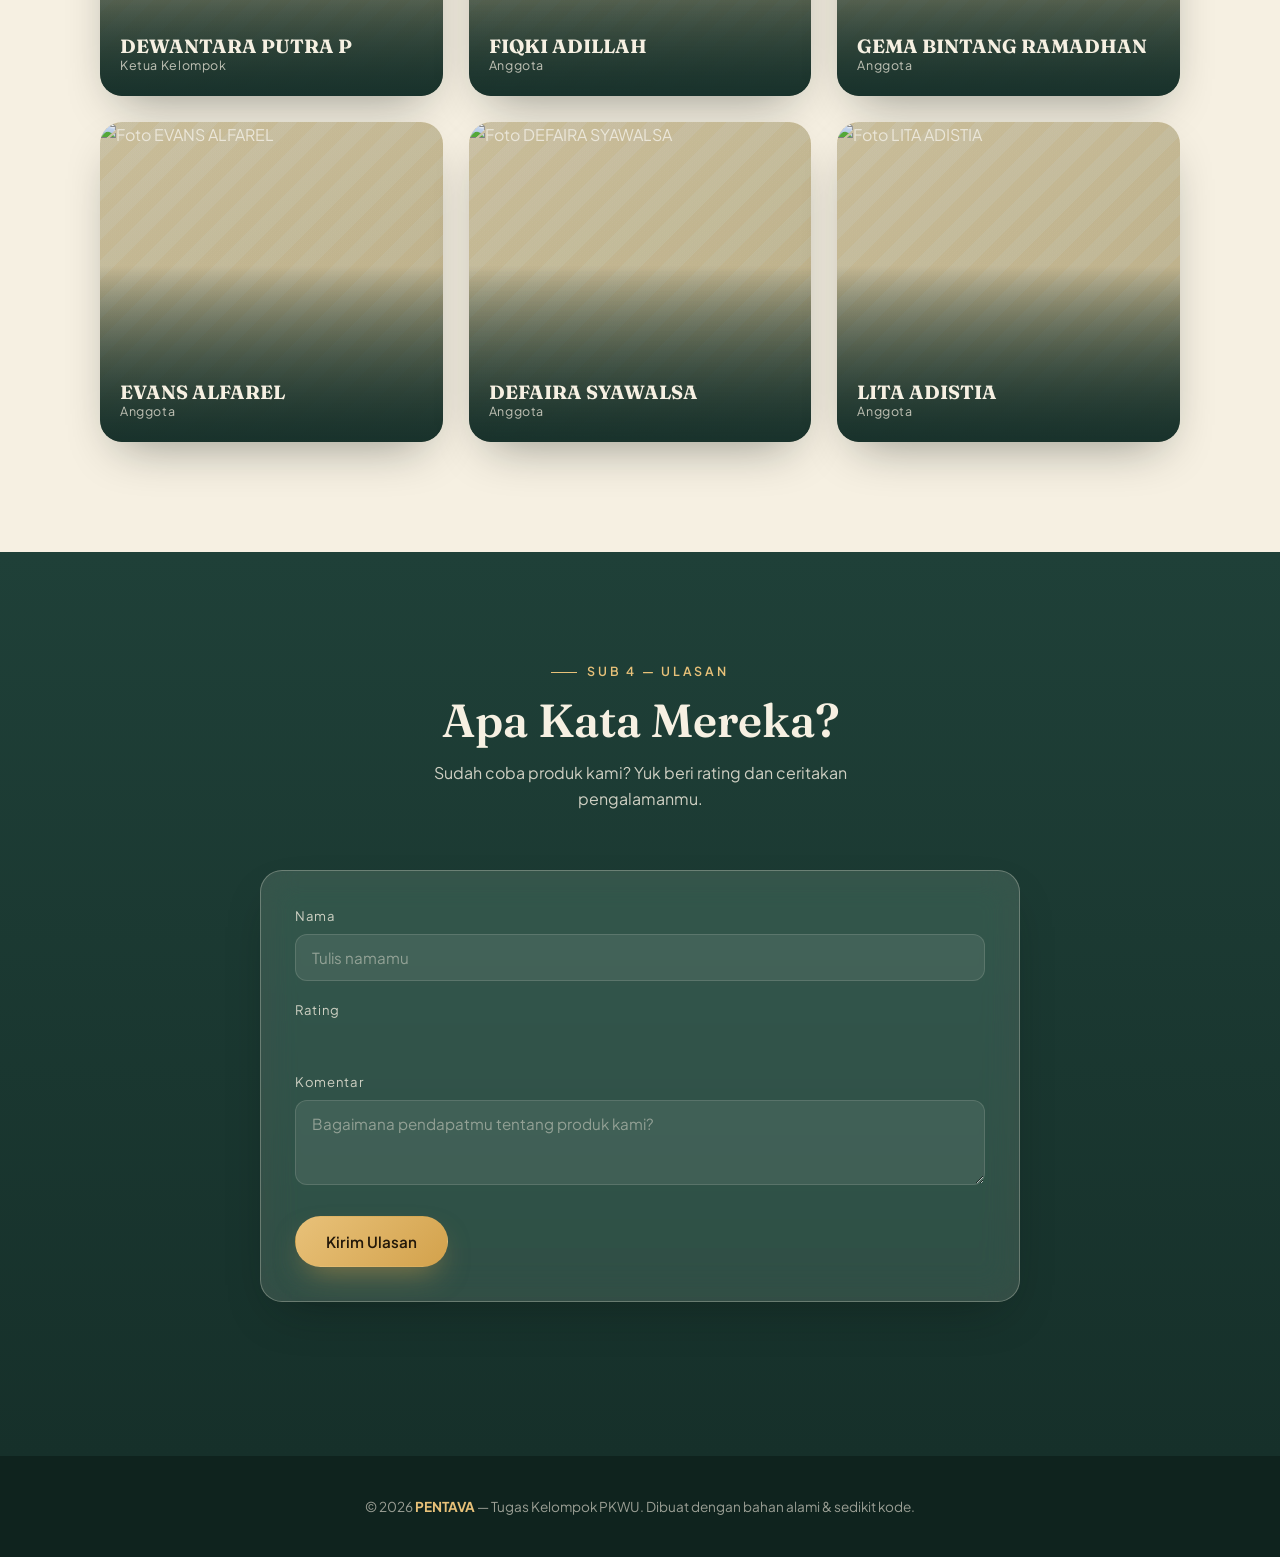
==== commit 67156e16: "done" ====
--- a/index.html
+++ b/index.html
@@ -421,6 +421,11 @@
   <p>© 2026 <strong>PENTAVA</strong> — Tugas Kelompok PKWU. Dibuat dengan bahan alami &amp; sedikit kode.</p>
 </footer>
 
+<!-- Firebase SDK (compat) -->
+<script src="https://www.gstatic.com/firebasejs/9.23.0/firebase-app-compat.js"></script>
+<script src="https://www.gstatic.com/firebasejs/9.23.0/firebase-firestore-compat.js"></script>
+<script src="https://www.gstatic.com/firebasejs/9.23.0/firebase-storage-compat.js"></script>
+<script src="firebase-config.js"></script>
 <script src="script.js"></script>
 </body>
 </html>
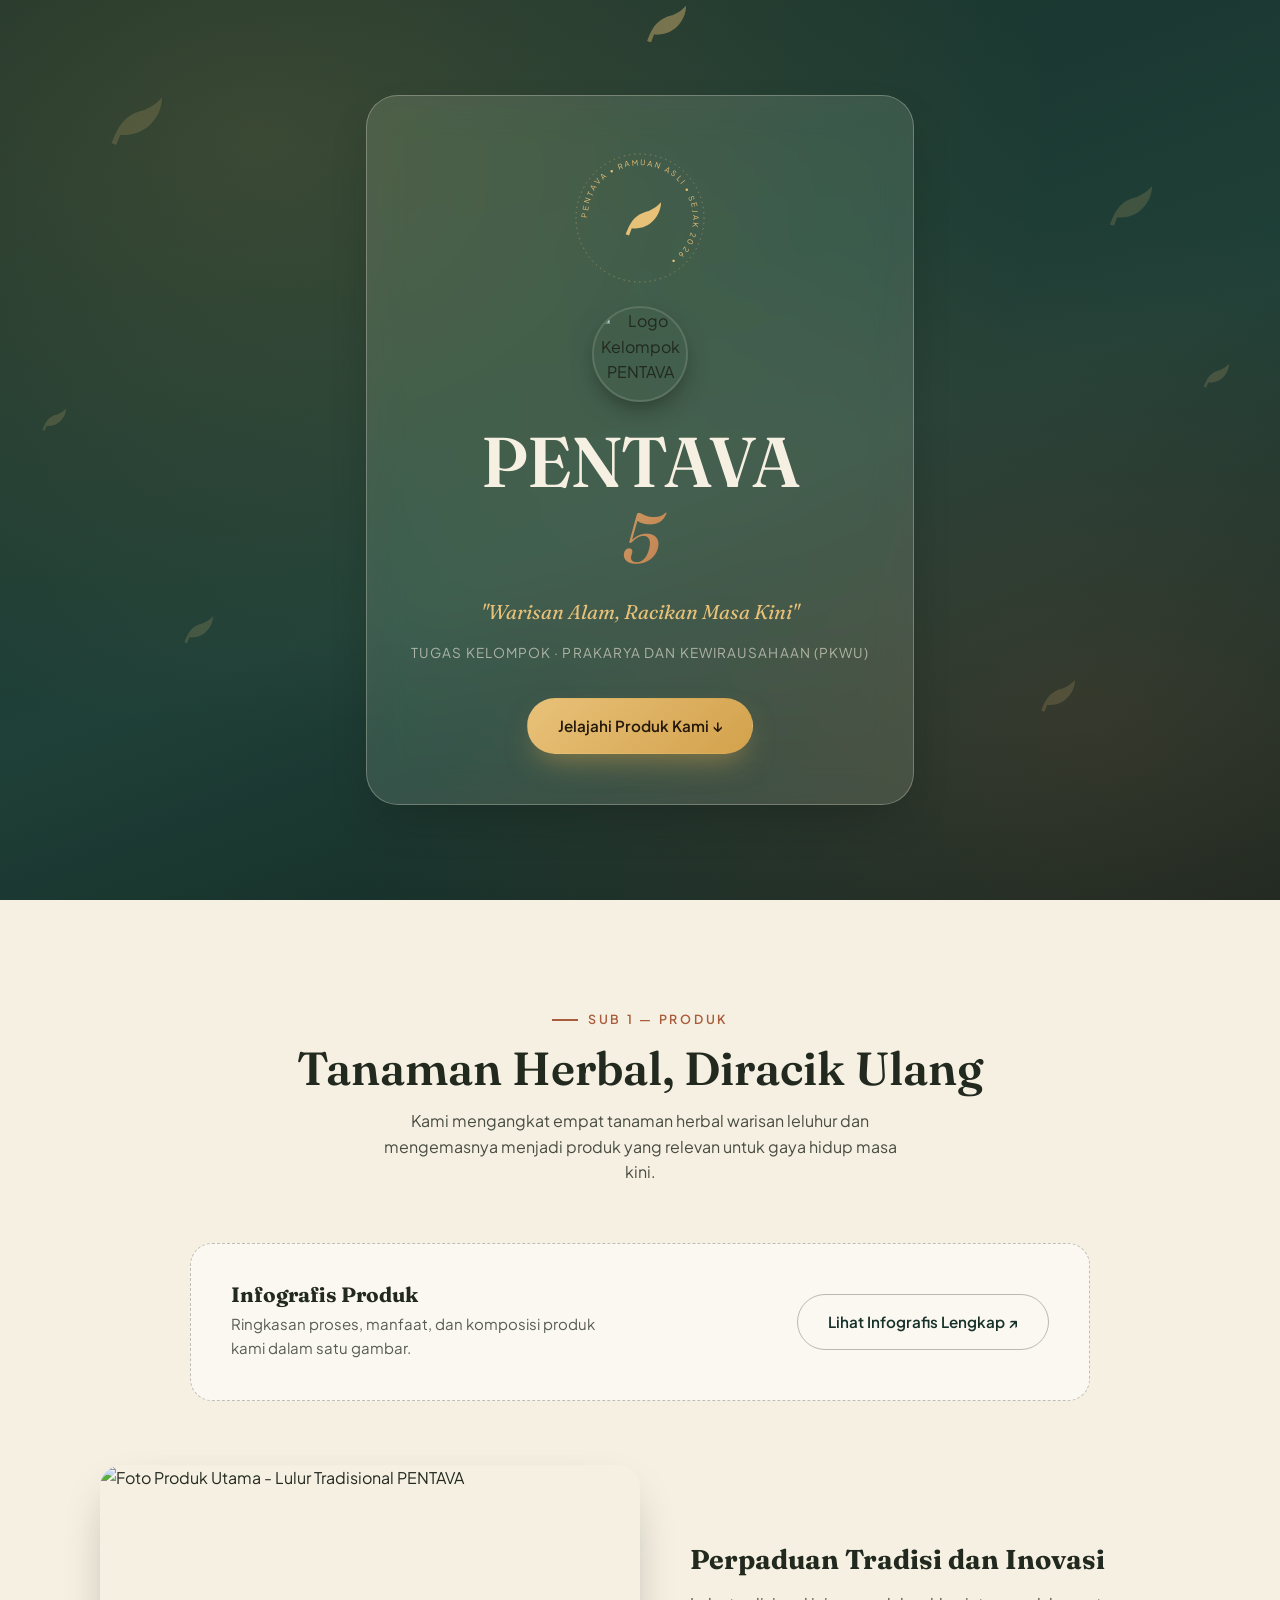
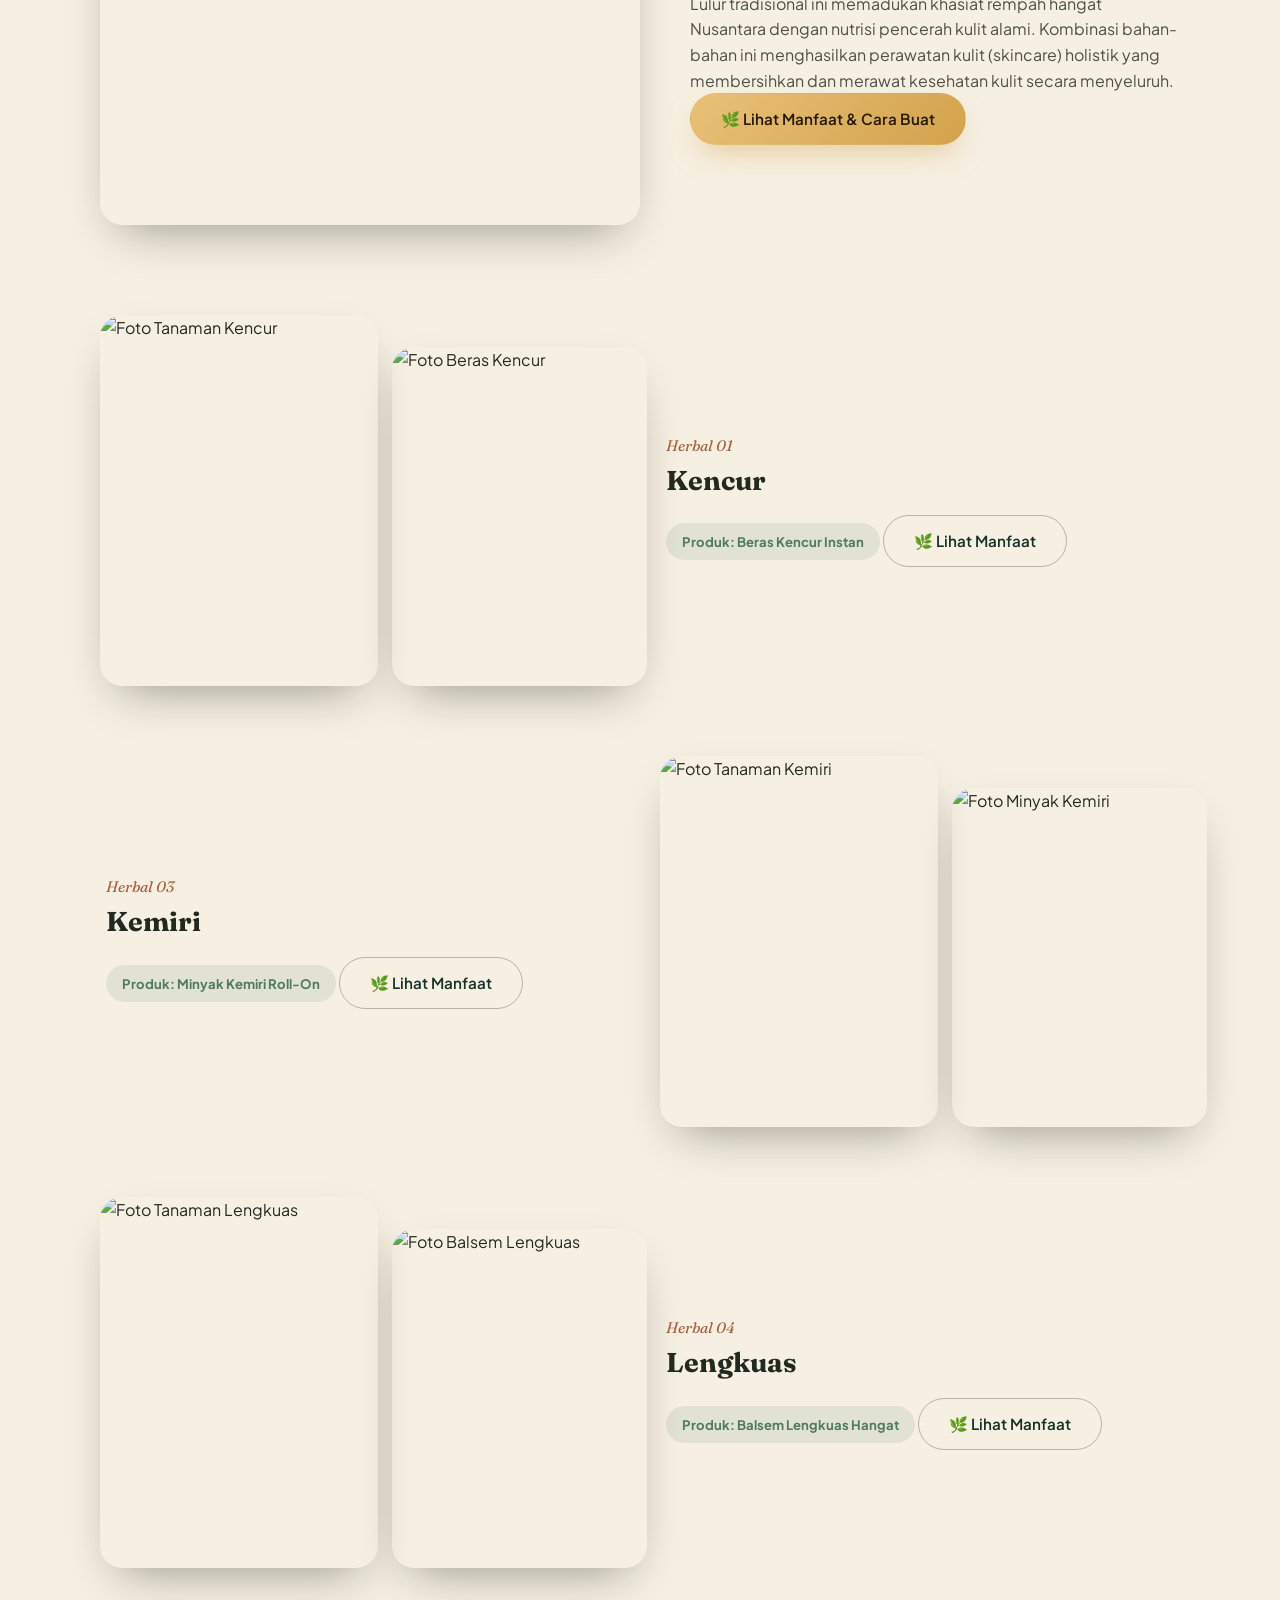
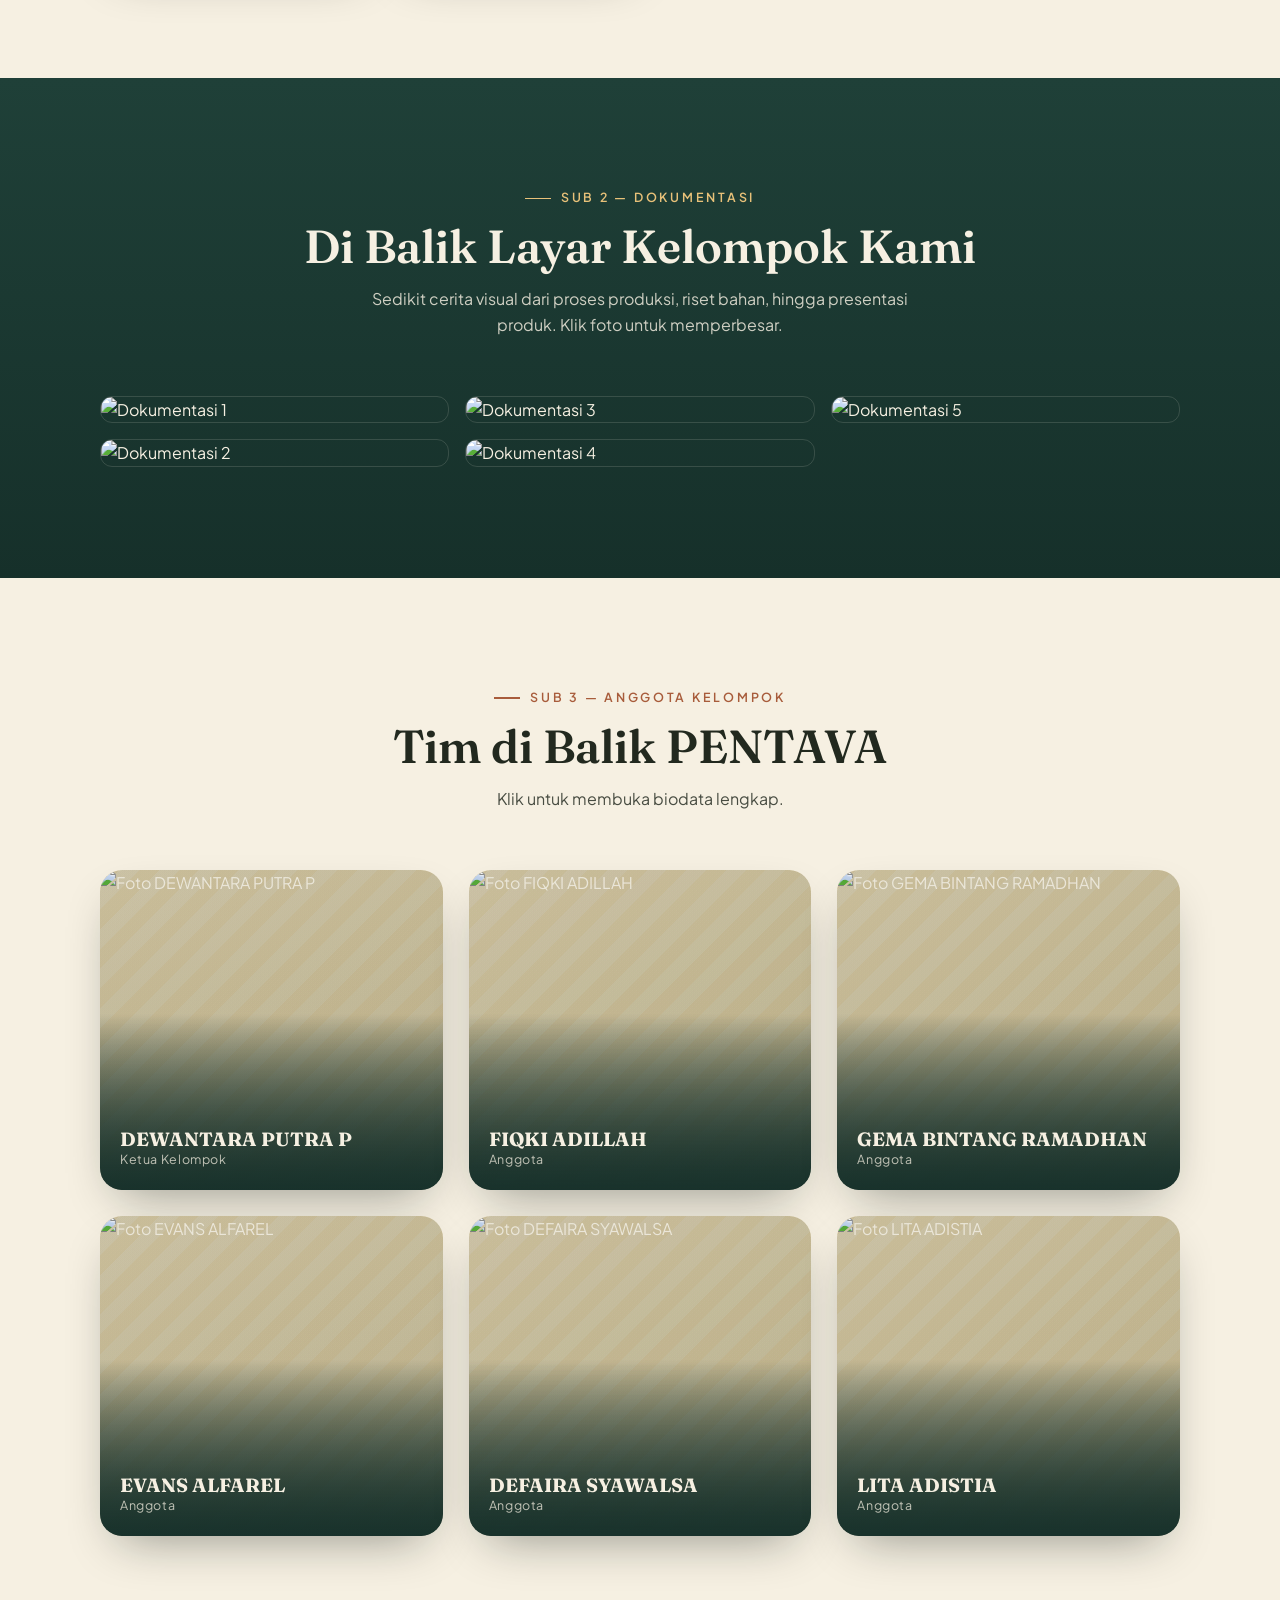
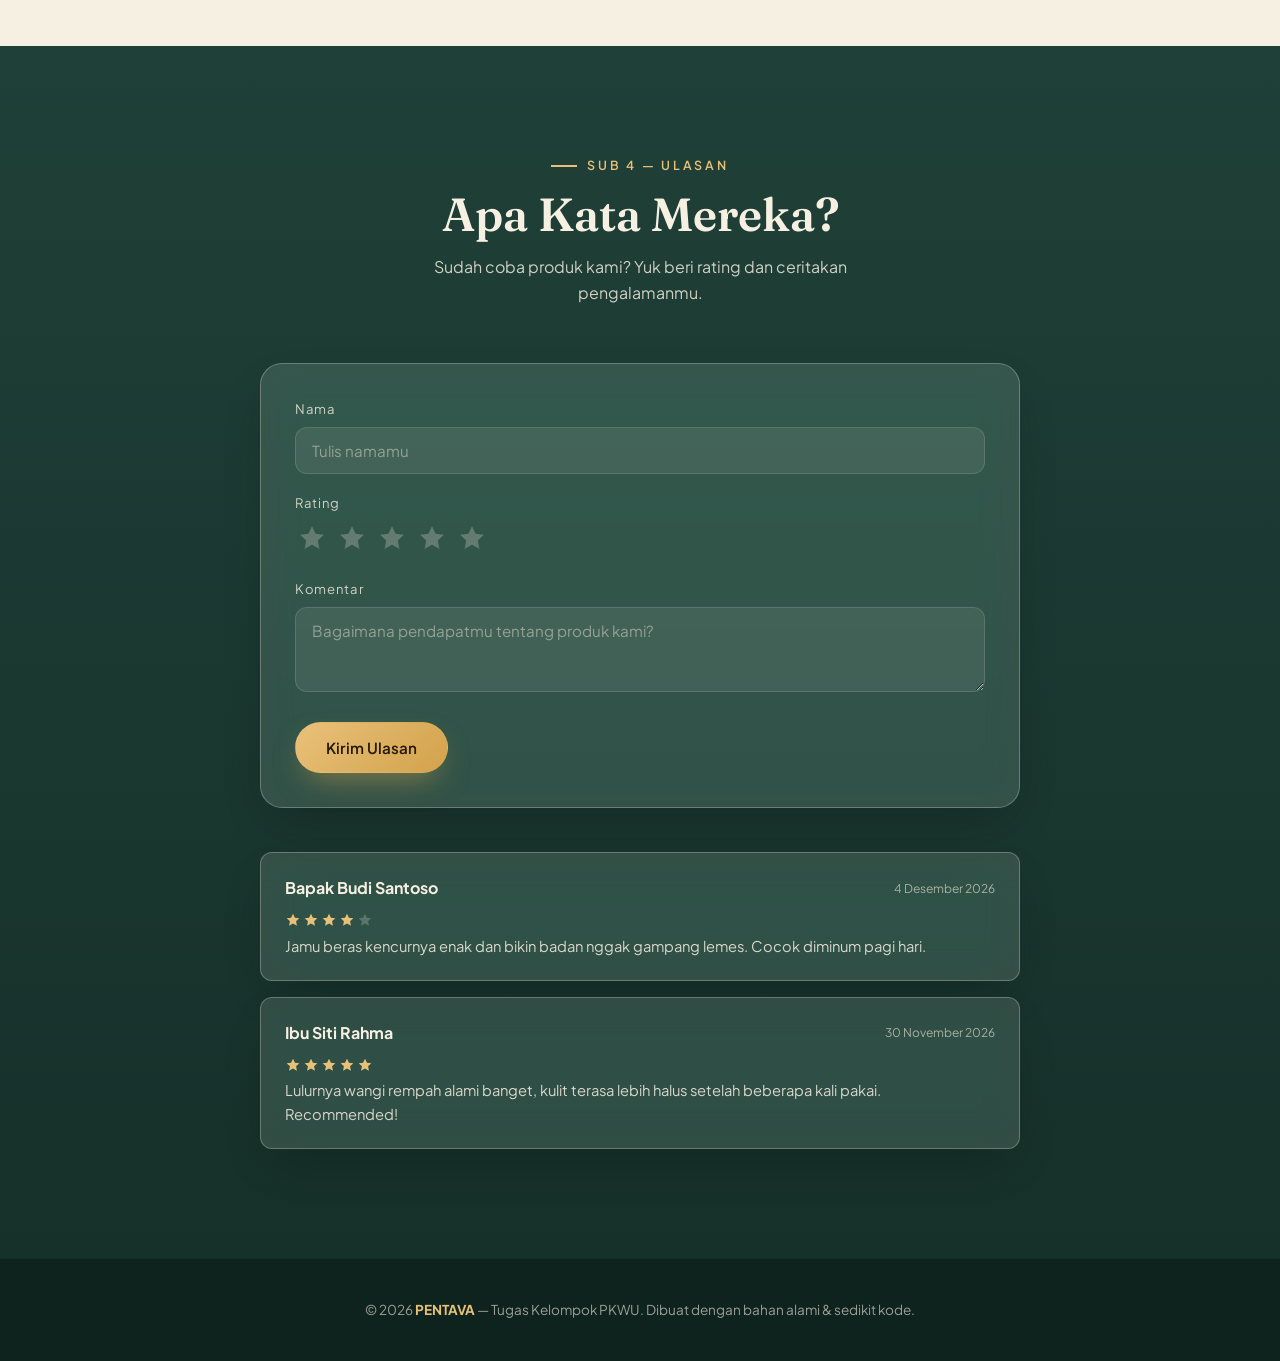
==== commit 7564dab0: "dd" ====
--- a/index.html
+++ b/index.html
@@ -23,6 +23,10 @@
     <span class="leaf leaf--4"><svg viewBox="0 0 24 24"><path d="M17 8C8 10 5.9 16.17 3.82 21.34l1.89.66l1.61-4.1C7.9 17.98 8.5 18 9 18c9.29 0 15-8 15-15c-2.5 2.5-3 3-7 5z"/></svg></span>
     <span class="leaf leaf--5"><svg viewBox="0 0 24 24"><path d="M17 8C8 10 5.9 16.17 3.82 21.34l1.89.66l1.61-4.1C7.9 17.98 8.5 18 9 18c9.29 0 15-8 15-15c-2.5 2.5-3 3-7 5z"/></svg></span>
     <span class="leaf leaf--6"><svg viewBox="0 0 24 24"><path d="M17 8C8 10 5.9 16.17 3.82 21.34l1.89.66l1.61-4.1C7.9 17.98 8.5 18 9 18c9.29 0 15-8 15-15c-2.5 2.5-3 3-7 5z"/></svg></span>
+    <span class="leaf leaf--7"><svg viewBox="0 0 24 24"><path d="M17 8C8 10 5.9 16.17 3.82 21.34l1.89.66l1.61-4.1C7.9 17.98 8.5 18 9 18c9.29 0 15-8 15-15c-2.5 2.5-3 3-7 5z"/></svg></span>
+    <span class="leaf leaf--8"><svg viewBox="0 0 24 24"><path d="M17 8C8 10 5.9 16.17 3.82 21.34l1.89.66l1.61-4.1C7.9 17.98 8.5 18 9 18c9.29 0 15-8 15-15c-2.5 2.5-3 3-7 5z"/></svg></span>
+    <span class="leaf leaf--9"><svg viewBox="0 0 24 24"><path d="M17 8C8 10 5.9 16.17 3.82 21.34l1.89.66l1.61-4.1C7.9 17.98 8.5 18 9 18c9.29 0 15-8 15-15c-2.5 2.5-3 3-7 5z"/></svg></span>
+    <span class="leaf leaf--10"><svg viewBox="0 0 24 24"><path d="M17 8C8 10 5.9 16.17 3.82 21.34l1.89.66l1.61-4.1C7.9 17.98 8.5 18 9 18c9.29 0 15-8 15-15c-2.5 2.5-3 3-7 5z"/></svg></span>
   </div>
 
   <div class="hero__content glass">
@@ -80,49 +84,12 @@
       <img class="produk-utama__foto" src="https://encrypted-tbn0.gstatic.com/images?q=tbn:ANd9GcQbIjFkScmfJKGrPSfdHhKWTw3l-j6uNpugh2KpLkgHIBooic6hEngtCSiT&s=10" alt="Foto Produk Utama - Lulur Tradisional PENTAVA">
       <div class="produk-utama__teks">
         <h3>Perpaduan Tradisi dan Inovasi</h3>
-        <div class="produk-utama__info">
-          <p>Lulur tradisional ini memadukan khasiat rempah hangat Nusantara dengan nutrisi pencerah kulit alami. Kombinasi bahan-bahan ini menghasilkan perawatan kulit (skincare) holistik yang membersihkan dan merawat kesehatan kulit secara menyeluruh.</p>
-
-          <h4>🛠️ Alat yang Dibutuhkan</h4>
-          <ul>
-            <li>Mangkuk adonan — tempat mencampur semua bahan</li>
-            <li>Ulekan / Blender / Grinder — untuk menghaluskan beras &amp; rempah</li>
-            <li>Parutan halus — untuk memarut kencur &amp; lengkuas</li>
-            <li>Sendok pengaduk</li>
-          </ul>
-
-          <h4>🥣 Bahan-Bahan &amp; Takaran</h4>
-          <ul>
-            <li><strong>Beras Putih</strong> — 5–6 sdm (direndam 2–3 jam)</li>
-            <li><strong>Kencur</strong> — 1 ruas (~2 cm), dikupas</li>
-            <li><strong>Lengkuas</strong> — 1 ruas (~2 cm), dikupas</li>
-            <li><strong>Minyak Kemiri</strong> — 1 sdm</li>
-            <li><strong>Susu Cair Plain</strong> — 3–4 sdm</li>
-            <li><strong>Air Mawar</strong> — secukupnya</li>
-          </ul>
-
-          <h4>👩‍🍳 Cara Membuat</h4>
-          <ol>
-            <li><strong>Haluskan beras</strong> yang sudah direndam hingga butiran pasir halus.</li>
-            <li><strong>Ulek/parut halus</strong> kencur dan lengkuas.</li>
-            <li><strong>Campur</strong> semua bahan dalam mangkuk, aduk rata.</li>
-            <li><strong>Tuang air mawar</strong> hingga konsistensi pasta yang pas.</li>
-          </ol>
-
-          <h4>💚 Manfaat Per Bahan</h4>
-          <ul>
-            <li><strong>Beras:</strong> Eksfoliator alami, mencerahkan kulit.</li>
-            <li><strong>Susu:</strong> Melembapkan &amp; melembutkan dengan asam laktat.</li>
-            <li><strong>Air Mawar:</strong> Menyeimbangkan pH, menenangkan kulit.</li>
-            <li><strong>Minyak Kemiri:</strong> Menutrisi kulit kering, efek glowing.</li>
-            <li><strong>Kencur:</strong> Antibakteri, menghilangkan bau badan.</li>
-            <li><strong>Lengkuas:</strong> Antioksidan, menyamarkan noda hitam.</li>
-          </ul>
-        </div>
+        <p>Lulur tradisional ini memadukan khasiat rempah hangat Nusantara dengan nutrisi pencerah kulit alami. Kombinasi bahan-bahan ini menghasilkan perawatan kulit (skincare) holistik yang membersihkan dan merawat kesehatan kulit secara menyeluruh.</p>
+        <button type="button" class="btn btn--primary" data-manfaat="manfaat-produk-utama">🌿 Lihat Manfaat &amp; Cara Buat</button>
       </div>
     </div>
 
-    <!-- Daftar tanaman herbal, layout zig-zag -->
+    <!-- Daftar tanaman herbal -->
     <div class="herbal-list">
 
       <article class="herbal-item">
@@ -133,40 +100,8 @@
         <div class="herbal-item__text">
           <span class="herbal-item__nomor">Herbal 01</span>
           <h3>Kencur</h3>
-          <div class="herbal-item__info">
-            <p><strong>Nama Latin:</strong> <em>Kaempferia galanga</em> L.</p>
-
-            <h4>🌿 Kandungan Zat Utama</h4>
-            <ul>
-              <li><strong>Minyak Atsiri:</strong> Mengandung ethyl p-methoxycinnamate (EPMC), sineol, borneol, camphene, dan pentadecane.</li>
-              <li><strong>Flavonoid &amp; Alkaloid:</strong> Berfungsi sebagai antioksidan alami.</li>
-              <li><strong>Pati &amp; Mineral:</strong> Mengandung karbohidrat, kalium, fosfor, serta zat besi.</li>
-            </ul>
-
-            <h4>💊 Manfaat Kesehatan</h4>
-            <ul>
-              <li><strong>Meredakan Batuk &amp; Melegakan Tenggorokan:</strong> Efektif mengencerkan dahak dan meredakan iritasi saluran pernapasan.</li>
-              <li><strong>Mengatasi Gangguan Pencernaan:</strong> Membantu meredakan perut kembung, masuk angin, dan mual.</li>
-              <li><strong>Anti-inflamasi &amp; Analgesik:</strong> Kandungan EPMC membantu meredakan nyeri otot, pegal linu, dan peradangan sendi.</li>
-              <li><strong>Menurunkan Tekanan Darah:</strong> Membantu merelaksasi pembuluh darah.</li>
-            </ul>
-
-            <h4>🍳 Penggunaan Sehari-hari</h4>
-            <ul>
-              <li><strong>Bumbu Dapur:</strong> Bahan utama pembuatan jamu tradisional (Jamu Beras Kencur), bumbu seblak, rempeyek, dan aneka tumisan.</li>
-              <li><strong>Obat Tradisional:</strong> Diparut dan diminum airnya atau diseduh langsung dengan air hangat untuk pereda batuk instan.</li>
-            </ul>
-
-            <h4>📦 Produk Unggulan: Beras Kencur</h4>
-            <p>Beras Kencur adalah jamu tradisional paling populer di Indonesia, terbuat dari campuran kencur, beras tumbuk, gula merah/aren, dan rempah pelengkap lainnya.</p>
-            <ul>
-              <li><strong>Stamina &amp; Vitalitas:</strong> Menghilangkan rasa lelah, lesu, dan pegal-pegal.</li>
-              <li><strong>Melegakan Tenggorokan:</strong> Membantu meredakan batuk ringan.</li>
-              <li><strong>Nafsu Makan:</strong> Sangat baik dikonsumsi anak-anak maupun dewasa yang sulit makan.</li>
-            </ul>
-            <p><em>Cara Penggunaan:</em> Dapat diminum langsung dalam kondisi hangat maupun dingin sebagai minuman segar harian.</p>
-          </div>
           <span class="herbal-item__produk">Produk: Beras Kencur Instan</span>
+          <button type="button" class="btn btn--ghost herbal-item__cta" data-manfaat="manfaat-kencur">🌿 Lihat Manfaat</button>
         </div>
       </article>
 
@@ -178,40 +113,8 @@
         <div class="herbal-item__text">
           <span class="herbal-item__nomor">Herbal 03</span>
           <h3>Kemiri</h3>
-          <div class="herbal-item__info">
-            <p><strong>Nama Latin:</strong> <em>Aleurites moluccanus</em> (L.) Willd.</p>
-
-            <h4>🌿 Kandungan Zat Utama</h4>
-            <ul>
-              <li><strong>Asam Lemak Tak Jenuh:</strong> Asam linoleat (Omega-6), asam linolenat (Omega-3), asam oleat (Omega-9).</li>
-              <li><strong>Protein &amp; Vitamin:</strong> Vitamin E (antioksidan), vitamin folate, serta protein alami.</li>
-              <li><strong>Mineral:</strong> Kaya akan kalium, magnesium, kalsium, dan fosfor.</li>
-              <li><strong>Saponin &amp; Flavonoid:</strong> Memiliki sifat antimikroba alami.</li>
-            </ul>
-
-            <h4>💊 Manfaat Kesehatan</h4>
-            <ul>
-              <li><strong>Kesehatan Kulit &amp; Rambut:</strong> Melembapkan kulit kering, menutrisi akar rambut, merangsang pertumbuhan rambut agar tebal dan hitam.</li>
-              <li><strong>Menjaga Kesehatan Jantung:</strong> Asam lemak sehat membantu menjaga keseimbangan kadar kolesterol baik (HDL).</li>
-              <li><strong>Penyembuhan Luka:</strong> Sifat antimikroba dan antiinflamasi membantu mempercepat pemulihan luka ringan.</li>
-            </ul>
-
-            <h4>🍳 Penggunaan Sehari-hari</h4>
-            <ul>
-              <li><strong>Pengental &amp; Penguat Rasa Masakan:</strong> Disangrai/dibakar lalu dihaluskan sebagai bumbu dasar kuah santan, soto, gulai, dan kari.</li>
-              <li><strong>Bahan Produk Perawatan:</strong> Bahan dasar minyak rambut tradisional, sabun, hingga lilin tradisional.</li>
-            </ul>
-
-            <h4>📦 Produk Unggulan: Minyak Kemiri</h4>
-            <p>Minyak alami yang diekstrak dari biji kemiri, telah lama digunakan secara turun-temurun dalam perawatan rambut dan kulit kepala.</p>
-            <ul>
-              <li><strong>Merangsang Pertumbuhan Rambut:</strong> Menyuburkan, menebalkan, dan mempercepat pertumbuhan rambut.</li>
-              <li><strong>Menjaga Kesehatan Rambut:</strong> Menghitamkan rambut alami, mencegah kerontokan.</li>
-              <li><strong>Melembapkan Kulit Kepala:</strong> Mengurangi ketombe dan masalah kulit kepala kering.</li>
-            </ul>
-            <p><em>Cara Penggunaan:</em> Dioleskan merata ke rambut dan kulit kepala, dipijat perlahan, lalu didiamkan 30–60 menit sebelum dibilas.</p>
-          </div>
           <span class="herbal-item__produk">Produk: Minyak Kemiri Roll-On</span>
+          <button type="button" class="btn btn--ghost herbal-item__cta" data-manfaat="manfaat-kemiri">🌿 Lihat Manfaat</button>
         </div>
       </article>
 
@@ -223,40 +126,8 @@
         <div class="herbal-item__text">
           <span class="herbal-item__nomor">Herbal 04</span>
           <h3>Lengkuas</h3>
-          <div class="herbal-item__info">
-            <p><strong>Nama Latin:</strong> <em>Alpinia galanga</em> (L.) Willd.</p>
-
-            <h4>🌿 Kandungan Zat Utama</h4>
-            <ul>
-              <li><strong>Minyak Atsiri:</strong> Mengandung eugenol, 1,8-cineole, galangin, dan sesquiterpene.</li>
-              <li><strong>Flavonoid:</strong> Galangin, quercetin, dan kaempferol sebagai antioksidan kuat.</li>
-              <li><strong>Senyawa Phenolic:</strong> Berperan sebagai zat antimikroba, antifungal, dan anti-kanker.</li>
-            </ul>
-
-            <h4>💊 Manfaat Kesehatan</h4>
-            <ul>
-              <li><strong>Anti-Mual &amp; Mabuk Perjalanan:</strong> Efektif meredakan gejala mual, muntah, dan tidak nyaman pada perut.</li>
-              <li><strong>Melawan Infeksi Jamur &amp; Bakteri:</strong> Mengatasi penyakit kulit seperti panu atau kurap.</li>
-              <li><strong>Antioksidan Tinggi:</strong> Melawan radikal bebas dan menekan risiko peradangan kronis.</li>
-              <li><strong>Meningkatkan Sensitivitas Insulin:</strong> Membantu mengontrol kadar gula darah.</li>
-            </ul>
-
-            <h4>🍳 Penggunaan Sehari-hari</h4>
-            <ul>
-              <li><strong>Penyedap Aromatik Masakan:</strong> Wajib dalam masakan bersantan, rendang, ayam goreng lengkuas, tumisan, hingga sayur asam.</li>
-              <li><strong>Bahan Minuman Herbal:</strong> Diiris dan diseduh bersama serai/jahe untuk minuman penghangat tubuh.</li>
-            </ul>
-
-            <h4>📦 Produk Unggulan: Jamu Rebus Lengkuas</h4>
-            <p>Minuman herbal tradisional yang dibuat dengan merebus irisan lengkuas, dikombinasikan dengan serai, jahe, atau gula merah.</p>
-            <ul>
-              <li><strong>Anti-inflamasi &amp; Analgesik Alami:</strong> Meredakan nyeri sendi, pegal linu, dan peradangan tubuh.</li>
-              <li><strong>Kesehatan Pencernaan:</strong> Mengatasi perut kembung, mual, serta merangsang nafsu makan.</li>
-              <li><strong>Meningkatkan Daya Tahan Tubuh:</strong> Tinggi antioksidan untuk melawan radikal bebas dan menjaga imunitas.</li>
-            </ul>
-            <p><em>Cara Penggunaan:</em> Diminum selagi hangat sebagai teh rempah herbal untuk memberikan rasa hangat dan nyaman pada tubuh.</p>
-          </div>
           <span class="herbal-item__produk">Produk: Balsem Lengkuas Hangat</span>
+          <button type="button" class="btn btn--ghost herbal-item__cta" data-manfaat="manfaat-lengkuas">🌿 Lihat Manfaat</button>
         </div>
       </article>
 
@@ -268,15 +139,15 @@
     <div class="section__head">
       <span class="eyebrow">Sub 2 — Dokumentasi</span>
       <h2>Di Balik Layar Kelompok Kami</h2>
-      <p>Sedikit cerita visual dari proses produksi, riset bahan, hingga presentasi produk.</p>
+      <p>Sedikit cerita visual dari proses produksi, riset bahan, hingga presentasi produk. Klik foto untuk memperbesar.</p>
     </div>
 
     <div class="galeri-masonry">
-      <div class="galeri-item"><img src="https://files.catbox.moe/apzu5e.jpeg" alt="Dokumentasi 1" loading="lazy"></div>
-      <div class="galeri-item"><img src="https://files.catbox.moe/afele2.jpeg" alt="Dokumentasi 2" loading="lazy"></div>
-      <div class="galeri-item"><img src="https://files.catbox.moe/kfxsc7.jpeg" alt="Dokumentasi 3" loading="lazy"></div>
-      <div class="galeri-item"><img src="https://files.catbox.moe/j9qihg.jpeg" alt="Dokumentasi 4" loading="lazy"></div>
-      <div class="galeri-item"><img src="https://files.catbox.moe/z6mtlo.jpeg" alt="Dokumentasi 5" loading="lazy"></div>
+      <div class="galeri-item" role="button" tabindex="0" aria-label="Perbesar foto dokumentasi 1"><img src="https://files.catbox.moe/apzu5e.jpeg" alt="Dokumentasi 1" loading="lazy"></div>
+      <div class="galeri-item" role="button" tabindex="0" aria-label="Perbesar foto dokumentasi 2"><img src="https://files.catbox.moe/afele2.jpeg" alt="Dokumentasi 2" loading="lazy"></div>
+      <div class="galeri-item" role="button" tabindex="0" aria-label="Perbesar foto dokumentasi 3"><img src="https://files.catbox.moe/kfxsc7.jpeg" alt="Dokumentasi 3" loading="lazy"></div>
+      <div class="galeri-item" role="button" tabindex="0" aria-label="Perbesar foto dokumentasi 4"><img src="https://files.catbox.moe/j9qihg.jpeg" alt="Dokumentasi 4" loading="lazy"></div>
+      <div class="galeri-item" role="button" tabindex="0" aria-label="Perbesar foto dokumentasi 5"><img src="https://files.catbox.moe/z6mtlo.jpeg" alt="Dokumentasi 5" loading="lazy"></div>
     </div>
   </section>
 
@@ -421,11 +292,201 @@
   <p>© 2026 <strong>PENTAVA</strong> — Tugas Kelompok PKWU. Dibuat dengan bahan alami &amp; sedikit kode.</p>
 </footer>
 
-<!-- Firebase SDK (compat) -->
-<script src="https://www.gstatic.com/firebasejs/9.23.0/firebase-app-compat.js"></script>
-<script src="https://www.gstatic.com/firebasejs/9.23.0/firebase-firestore-compat.js"></script>
-<script src="https://www.gstatic.com/firebasejs/9.23.0/firebase-storage-compat.js"></script>
-<script src="firebase-config.js"></script>
+<!-- =================== TEMPLATE MODAL "LIHAT MANFAAT" =================== -->
+
+<!-- Produk Utama -->
+<template id="manfaat-produk-utama">
+  <div class="manfaat-modal">
+    <div class="manfaat-modal__media">
+      <img src="https://encrypted-tbn0.gstatic.com/images?q=tbn:ANd9GcQbIjFkScmfJKGrPSfdHhKWTw3l-j6uNpugh2KpLkgHIBooic6hEngtCSiT&s=10" alt="Foto Produk Utama - Lulur Tradisional PENTAVA">
+    </div>
+    <div class="manfaat-modal__body">
+      <h3>Lulur Tradisional PENTAVA</h3>
+      <p>Lulur tradisional ini memadukan khasiat rempah hangat Nusantara dengan nutrisi pencerah kulit alami. Kombinasi bahan-bahan ini menghasilkan perawatan kulit (skincare) holistik yang membersihkan dan merawat kesehatan kulit secara menyeluruh.</p>
+
+      <h4>🛠️ Alat yang Dibutuhkan</h4>
+      <ul>
+        <li>Mangkuk adonan — tempat mencampur semua bahan</li>
+        <li>Ulekan / Blender / Grinder — untuk menghaluskan beras &amp; rempah</li>
+        <li>Parutan halus — untuk memarut kencur &amp; lengkuas</li>
+        <li>Sendok pengaduk</li>
+      </ul>
+
+      <h4>🥣 Bahan-Bahan &amp; Takaran</h4>
+      <ul>
+        <li><strong>Beras Putih</strong> — 5–6 sdm (direndam 2–3 jam)</li>
+        <li><strong>Kencur</strong> — 1 ruas (~2 cm), dikupas</li>
+        <li><strong>Lengkuas</strong> — 1 ruas (~2 cm), dikupas</li>
+        <li><strong>Minyak Kemiri</strong> — 1 sdm</li>
+        <li><strong>Susu Cair Plain</strong> — 3–4 sdm</li>
+        <li><strong>Air Mawar</strong> — secukupnya</li>
+      </ul>
+
+      <h4>👩‍🍳 Cara Membuat</h4>
+      <ol>
+        <li><strong>Haluskan beras</strong> yang sudah direndam hingga butiran pasir halus.</li>
+        <li><strong>Ulek/parut halus</strong> kencur dan lengkuas.</li>
+        <li><strong>Campur</strong> semua bahan dalam mangkuk, aduk rata.</li>
+        <li><strong>Tuang air mawar</strong> hingga konsistensi pasta yang pas.</li>
+      </ol>
+
+      <h4>💚 Manfaat Per Bahan</h4>
+      <ul>
+        <li><strong>Beras:</strong> Eksfoliator alami, mencerahkan kulit.</li>
+        <li><strong>Susu:</strong> Melembapkan &amp; melembutkan dengan asam laktat.</li>
+        <li><strong>Air Mawar:</strong> Menyeimbangkan pH, menenangkan kulit.</li>
+        <li><strong>Minyak Kemiri:</strong> Menutrisi kulit kering, efek glowing.</li>
+        <li><strong>Kencur:</strong> Antibakteri, menghilangkan bau badan.</li>
+        <li><strong>Lengkuas:</strong> Antioksidan, menyamarkan noda hitam.</li>
+      </ul>
+    </div>
+  </div>
+</template>
+
+<!-- Kencur -->
+<template id="manfaat-kencur">
+  <div class="manfaat-modal">
+    <div class="manfaat-modal__media">
+      <img src="https://files.catbox.moe/i32fr8.jpeg" alt="Foto Tanaman Kencur">
+      <img src="https://files.catbox.moe/l2n0n9.webp" alt="Foto Beras Kencur">
+    </div>
+    <div class="manfaat-modal__body">
+      <span class="manfaat-modal__nomor">Herbal 01</span>
+      <h3>Kencur</h3>
+      <p><strong>Nama Latin:</strong> <em>Kaempferia galanga</em> L.</p>
+
+      <h4>🌿 Kandungan Zat Utama</h4>
+      <ul>
+        <li><strong>Minyak Atsiri:</strong> Mengandung ethyl p-methoxycinnamate (EPMC), sineol, borneol, camphene, dan pentadecane.</li>
+        <li><strong>Flavonoid &amp; Alkaloid:</strong> Berfungsi sebagai antioksidan alami.</li>
+        <li><strong>Pati &amp; Mineral:</strong> Mengandung karbohidrat, kalium, fosfor, serta zat besi.</li>
+      </ul>
+
+      <h4>💊 Manfaat Kesehatan</h4>
+      <ul>
+        <li><strong>Meredakan Batuk &amp; Melegakan Tenggorokan:</strong> Efektif mengencerkan dahak dan meredakan iritasi saluran pernapasan.</li>
+        <li><strong>Mengatasi Gangguan Pencernaan:</strong> Membantu meredakan perut kembung, masuk angin, dan mual.</li>
+        <li><strong>Anti-inflamasi &amp; Analgesik:</strong> Kandungan EPMC membantu meredakan nyeri otot, pegal linu, dan peradangan sendi.</li>
+        <li><strong>Menurunkan Tekanan Darah:</strong> Membantu merelaksasi pembuluh darah.</li>
+      </ul>
+
+      <h4>🍳 Penggunaan Sehari-hari</h4>
+      <ul>
+        <li><strong>Bumbu Dapur:</strong> Bahan utama pembuatan jamu tradisional (Jamu Beras Kencur), bumbu seblak, rempeyek, dan aneka tumisan.</li>
+        <li><strong>Obat Tradisional:</strong> Diparut dan diminum airnya atau diseduh langsung dengan air hangat untuk pereda batuk instan.</li>
+      </ul>
+
+      <h4>📦 Produk Unggulan: Beras Kencur</h4>
+      <p>Beras Kencur adalah jamu tradisional paling populer di Indonesia, terbuat dari campuran kencur, beras tumbuk, gula merah/aren, dan rempah pelengkap lainnya.</p>
+      <ul>
+        <li><strong>Stamina &amp; Vitalitas:</strong> Menghilangkan rasa lelah, lesu, dan pegal-pegal.</li>
+        <li><strong>Melegakan Tenggorokan:</strong> Membantu meredakan batuk ringan.</li>
+        <li><strong>Nafsu Makan:</strong> Sangat baik dikonsumsi anak-anak maupun dewasa yang sulit makan.</li>
+      </ul>
+      <p><em>Cara Penggunaan:</em> Dapat diminum langsung dalam kondisi hangat maupun dingin sebagai minuman segar harian.</p>
+    </div>
+  </div>
+</template>
+
+<!-- Kemiri -->
+<template id="manfaat-kemiri">
+  <div class="manfaat-modal">
+    <div class="manfaat-modal__media">
+      <img src="https://files.catbox.moe/hn2mso.webp" alt="Foto Tanaman Kemiri">
+      <img src="https://files.catbox.moe/slre43.jpeg" alt="Foto Minyak Kemiri">
+    </div>
+    <div class="manfaat-modal__body">
+      <span class="manfaat-modal__nomor">Herbal 03</span>
+      <h3>Kemiri</h3>
+      <p><strong>Nama Latin:</strong> <em>Aleurites moluccanus</em> (L.) Willd.</p>
+
+      <h4>🌿 Kandungan Zat Utama</h4>
+      <ul>
+        <li><strong>Asam Lemak Tak Jenuh:</strong> Asam linoleat (Omega-6), asam linolenat (Omega-3), asam oleat (Omega-9).</li>
+        <li><strong>Protein &amp; Vitamin:</strong> Vitamin E (antioksidan), vitamin folate, serta protein alami.</li>
+        <li><strong>Mineral:</strong> Kaya akan kalium, magnesium, kalsium, dan fosfor.</li>
+        <li><strong>Saponin &amp; Flavonoid:</strong> Memiliki sifat antimikroba alami.</li>
+      </ul>
+
+      <h4>💊 Manfaat Kesehatan</h4>
+      <ul>
+        <li><strong>Kesehatan Kulit &amp; Rambut:</strong> Melembapkan kulit kering, menutrisi akar rambut, merangsang pertumbuhan rambut agar tebal dan hitam.</li>
+        <li><strong>Menjaga Kesehatan Jantung:</strong> Asam lemak sehat membantu menjaga keseimbangan kadar kolesterol baik (HDL).</li>
+        <li><strong>Penyembuhan Luka:</strong> Sifat antimikroba dan antiinflamasi membantu mempercepat pemulihan luka ringan.</li>
+      </ul>
+
+      <h4>🍳 Penggunaan Sehari-hari</h4>
+      <ul>
+        <li><strong>Pengental &amp; Penguat Rasa Masakan:</strong> Disangrai/dibakar lalu dihaluskan sebagai bumbu dasar kuah santan, soto, gulai, dan kari.</li>
+        <li><strong>Bahan Produk Perawatan:</strong> Bahan dasar minyak rambut tradisional, sabun, hingga lilin tradisional.</li>
+      </ul>
+
+      <h4>📦 Produk Unggulan: Minyak Kemiri</h4>
+      <p>Minyak alami yang diekstrak dari biji kemiri, telah lama digunakan secara turun-temurun dalam perawatan rambut dan kulit kepala.</p>
+      <ul>
+        <li><strong>Merangsang Pertumbuhan Rambut:</strong> Menyuburkan, menebalkan, dan mempercepat pertumbuhan rambut.</li>
+        <li><strong>Menjaga Kesehatan Rambut:</strong> Menghitamkan rambut alami, mencegah kerontokan.</li>
+        <li><strong>Melembapkan Kulit Kepala:</strong> Mengurangi ketombe dan masalah kulit kepala kering.</li>
+      </ul>
+      <p><em>Cara Penggunaan:</em> Dioleskan merata ke rambut dan kulit kepala, dipijat perlahan, lalu didiamkan 30–60 menit sebelum dibilas.</p>
+    </div>
+  </div>
+</template>
+
+<!-- Lengkuas -->
+<template id="manfaat-lengkuas">
+  <div class="manfaat-modal">
+    <div class="manfaat-modal__media">
+      <img src="https://files.catbox.moe/sbw7zd.webp" alt="Foto Tanaman Lengkuas">
+      <img src="https://files.catbox.moe/pogjz6.webp" alt="Foto Balsem Lengkuas">
+    </div>
+    <div class="manfaat-modal__body">
+      <span class="manfaat-modal__nomor">Herbal 04</span>
+      <h3>Lengkuas</h3>
+      <p><strong>Nama Latin:</strong> <em>Alpinia galanga</em> (L.) Willd.</p>
+
+      <h4>🌿 Kandungan Zat Utama</h4>
+      <ul>
+        <li><strong>Minyak Atsiri:</strong> Mengandung eugenol, 1,8-cineole, galangin, dan sesquiterpene.</li>
+        <li><strong>Flavonoid:</strong> Galangin, quercetin, dan kaempferol sebagai antioksidan kuat.</li>
+        <li><strong>Senyawa Phenolic:</strong> Berperan sebagai zat antimikroba, antifungal, dan anti-kanker.</li>
+      </ul>
+
+      <h4>💊 Manfaat Kesehatan</h4>
+      <ul>
+        <li><strong>Anti-Mual &amp; Mabuk Perjalanan:</strong> Efektif meredakan gejala mual, muntah, dan tidak nyaman pada perut.</li>
+        <li><strong>Melawan Infeksi Jamur &amp; Bakteri:</strong> Mengatasi penyakit kulit seperti panu atau kurap.</li>
+        <li><strong>Antioksidan Tinggi:</strong> Melawan radikal bebas dan menekan risiko peradangan kronis.</li>
+        <li><strong>Meningkatkan Sensitivitas Insulin:</strong> Membantu mengontrol kadar gula darah.</li>
+      </ul>
+
+      <h4>🍳 Penggunaan Sehari-hari</h4>
+      <ul>
+        <li><strong>Penyedap Aromatik Masakan:</strong> Wajib dalam masakan bersantan, rendang, ayam goreng lengkuas, tumisan, hingga sayur asam.</li>
+        <li><strong>Bahan Minuman Herbal:</strong> Diiris dan diseduh bersama serai/jahe untuk minuman penghangat tubuh.</li>
+      </ul>
+
+      <h4>📦 Produk Unggulan: Jamu Rebus Lengkuas</h4>
+      <p>Minuman herbal tradisional yang dibuat dengan merebus irisan lengkuas, dikombinasikan dengan serai, jahe, atau gula merah.</p>
+      <ul>
+        <li><strong>Anti-inflamasi &amp; Analgesik Alami:</strong> Meredakan nyeri sendi, pegal linu, dan peradangan tubuh.</li>
+        <li><strong>Kesehatan Pencernaan:</strong> Mengatasi perut kembung, mual, serta merangsang nafsu makan.</li>
+        <li><strong>Meningkatkan Daya Tahan Tubuh:</strong> Tinggi antioksidan untuk melawan radikal bebas dan menjaga imunitas.</li>
+      </ul>
+      <p><em>Cara Penggunaan:</em> Diminum selagi hangat sebagai teh rempah herbal untuk memberikan rasa hangat dan nyaman pada tubuh.</p>
+    </div>
+  </div>
+</template>
+
+<!-- =================== LIGHTBOX =================== -->
+<div id="lightbox" class="lightbox" hidden aria-hidden="true">
+  <div class="lightbox__backdrop" data-lightbox-close></div>
+  <div class="lightbox__panel" role="dialog" aria-modal="true" aria-label="Preview">
+    <button type="button" class="lightbox__close" data-lightbox-close aria-label="Tutup">×</button>
+    <div class="lightbox__body"></div>
+  </div>
+</div>
+
 <script src="script.js"></script>
 </body>
 </html>
--- a/style.css
+++ b/style.css
@@ -746,3 +746,243 @@
   .hero__content{ padding: 40px 26px 40px; }
   .infografis-box{ flex-direction: column; align-items: flex-start; }
 }
+
+/* ===================== TUGAS (upload per anggota) ===================== */
+.tugas-section{
+  max-width: 800px;
+  margin: 40px auto 0;
+  padding: 32px 28px;
+  background: rgba(79,122,92,0.06);
+  border: 1px solid var(--garis);
+  border-radius: var(--radius);
+}
+.tugas-section__judul{
+  font-family: var(--font-display);
+  font-size: 1.4rem;
+  color: var(--hijau-tua);
+  margin-bottom: 20px;
+}
+
+/* Login Box */
+.tugas-login{
+  text-align: center;
+}
+.tugas-login p{
+  color: var(--hijau-tua);
+  opacity: 0.8;
+  margin-bottom: 14px;
+}
+.tugas-login__row{
+  display: flex;
+  gap: 10px;
+  justify-content: center;
+  max-width: 340px;
+  margin: 0 auto;
+}
+.tugas-input{
+  flex: 1;
+  padding: 10px 14px;
+  border-radius: var(--radius-sm);
+  border: 1px solid var(--garis);
+  background: var(--krem);
+  color: var(--hijau-tua);
+  font-size: 0.95rem;
+  outline: none;
+  transition: border-color var(--transisi);
+}
+.tugas-input:focus{ border-color: var(--hijau-daun); }
+.tugas-error{
+  color: #c0392b;
+  font-size: 0.85rem;
+  margin-top: 10px;
+  font-weight: 600;
+}
+
+/* Upload Box */
+.tugas-upload{
+  display: flex;
+  flex-direction: column;
+  align-items: center;
+  gap: 14px;
+}
+.tugas-dropzone{
+  width: 100%;
+  max-width: 480px;
+  padding: 36px 24px;
+  border: 2px dashed var(--hijau-daun);
+  border-radius: var(--radius);
+  background: rgba(79,122,92,0.04);
+  text-align: center;
+  cursor: pointer;
+  transition: all var(--transisi);
+  position: relative;
+}
+.tugas-dropzone:hover,
+.tugas-dropzone--active{
+  border-color: var(--hijau-tua);
+  background: rgba(79,122,92,0.1);
+}
+.tugas-dropzone svg{
+  width: 40px;
+  height: 40px;
+  stroke: var(--hijau-daun);
+  margin-bottom: 10px;
+}
+.tugas-dropzone p{
+  font-size: 0.9rem;
+  color: var(--hijau-tua);
+  opacity: 0.7;
+}
+.tugas-file-input{
+  position: absolute;
+  inset: 0;
+  width: 100%;
+  height: 100%;
+  opacity: 0;
+  cursor: pointer;
+}
+.tugas-nama-file{
+  font-size: 0.85rem;
+  color: var(--hijau-tua);
+  font-weight: 600;
+  background: rgba(79,122,92,0.1);
+  padding: 6px 14px;
+  border-radius: 20px;
+  display: inline-block;
+  max-width: 100%;
+  overflow: hidden;
+  text-overflow: ellipsis;
+  white-space: nowrap;
+}
+
+/* Progress bar */
+.tugas-progress{
+  width: 100%;
+  max-width: 480px;
+  height: 22px;
+  background: rgba(79,122,92,0.12);
+  border-radius: 12px;
+  overflow: hidden;
+  position: relative;
+}
+.tugas-progress-bar{
+  height: 100%;
+  width: 0%;
+  background: linear-gradient(90deg, var(--hijau-daun), var(--hijau-tua));
+  border-radius: 12px;
+  display: flex;
+  align-items: center;
+  justify-content: center;
+  font-size: 0.72rem;
+  color: var(--krem);
+  font-weight: 700;
+  transition: width 300ms ease;
+}
+
+/* Tugas List */
+.tugas-list{
+  display: grid;
+  grid-template-columns: repeat(auto-fill, minmax(200px, 1fr));
+  gap: 16px;
+  margin-top: 24px;
+  width: 100%;
+}
+.tugas-list__kosong{
+  grid-column: 1 / -1;
+  text-align: center;
+  color: var(--hijau-tua);
+  opacity: 0.5;
+  font-style: italic;
+  padding: 30px 0;
+}
+
+/* Tugas Card */
+.tugas-card{
+  background: var(--krem);
+  border: 1px solid var(--garis);
+  border-radius: var(--radius-sm);
+  overflow: hidden;
+  position: relative;
+  transition: transform var(--transisi), box-shadow var(--transisi);
+}
+.tugas-card:hover{
+  transform: translateY(-4px);
+  box-shadow: 0 12px 32px -12px rgba(22,48,42,0.35);
+}
+.tugas-card__preview{
+  aspect-ratio: 4 / 3;
+  overflow: hidden;
+  background: linear-gradient(160deg, var(--hijau-tua-2), var(--hijau-tua));
+  display: flex;
+  align-items: center;
+  justify-content: center;
+}
+.tugas-card__preview a{
+  display: flex;
+  align-items: center;
+  justify-content: center;
+  width: 100%;
+  height: 100%;
+}
+.tugas-card__preview img{
+  width: 100%;
+  height: 100%;
+  object-fit: cover;
+  transition: transform 500ms ease;
+}
+.tugas-card:hover .tugas-card__preview img{ transform: scale(1.06); }
+.tugas-card__preview--file{
+  flex-direction: column;
+  gap: 6px;
+}
+.tugas-card__icon{ font-size: 2.4rem; }
+.tugas-card__ext{
+  font-size: 0.75rem;
+  color: var(--emas-terang);
+  font-weight: 700;
+  letter-spacing: 0.08em;
+  text-transform: uppercase;
+}
+.tugas-card__info{
+  padding: 12px 14px 10px;
+  display: flex;
+  flex-direction: column;
+  gap: 4px;
+}
+.tugas-card__nama{
+  font-size: 0.82rem;
+  font-weight: 600;
+  color: var(--hijau-tua);
+  overflow: hidden;
+  text-overflow: ellipsis;
+  white-space: nowrap;
+}
+.tugas-card__meta{
+  font-size: 0.72rem;
+  opacity: 0.55;
+}
+.tugas-card__download{
+  position: absolute;
+  top: 10px;
+  right: 10px;
+  width: 32px;
+  height: 32px;
+  background: rgba(22,48,42,0.7);
+  border-radius: 50%;
+  display: flex;
+  align-items: center;
+  justify-content: center;
+  opacity: 0;
+  transform: translateY(-4px);
+  transition: all var(--transisi);
+}
+.tugas-card__download svg{
+  width: 16px;
+  height: 16px;
+  color: var(--krem);
+}
+.tugas-card:hover .tugas-card__download{
+  opacity: 1;
+  transform: translateY(0);
+}
+.tugas-card__download:hover{ background: var(--hijau-tua); }
